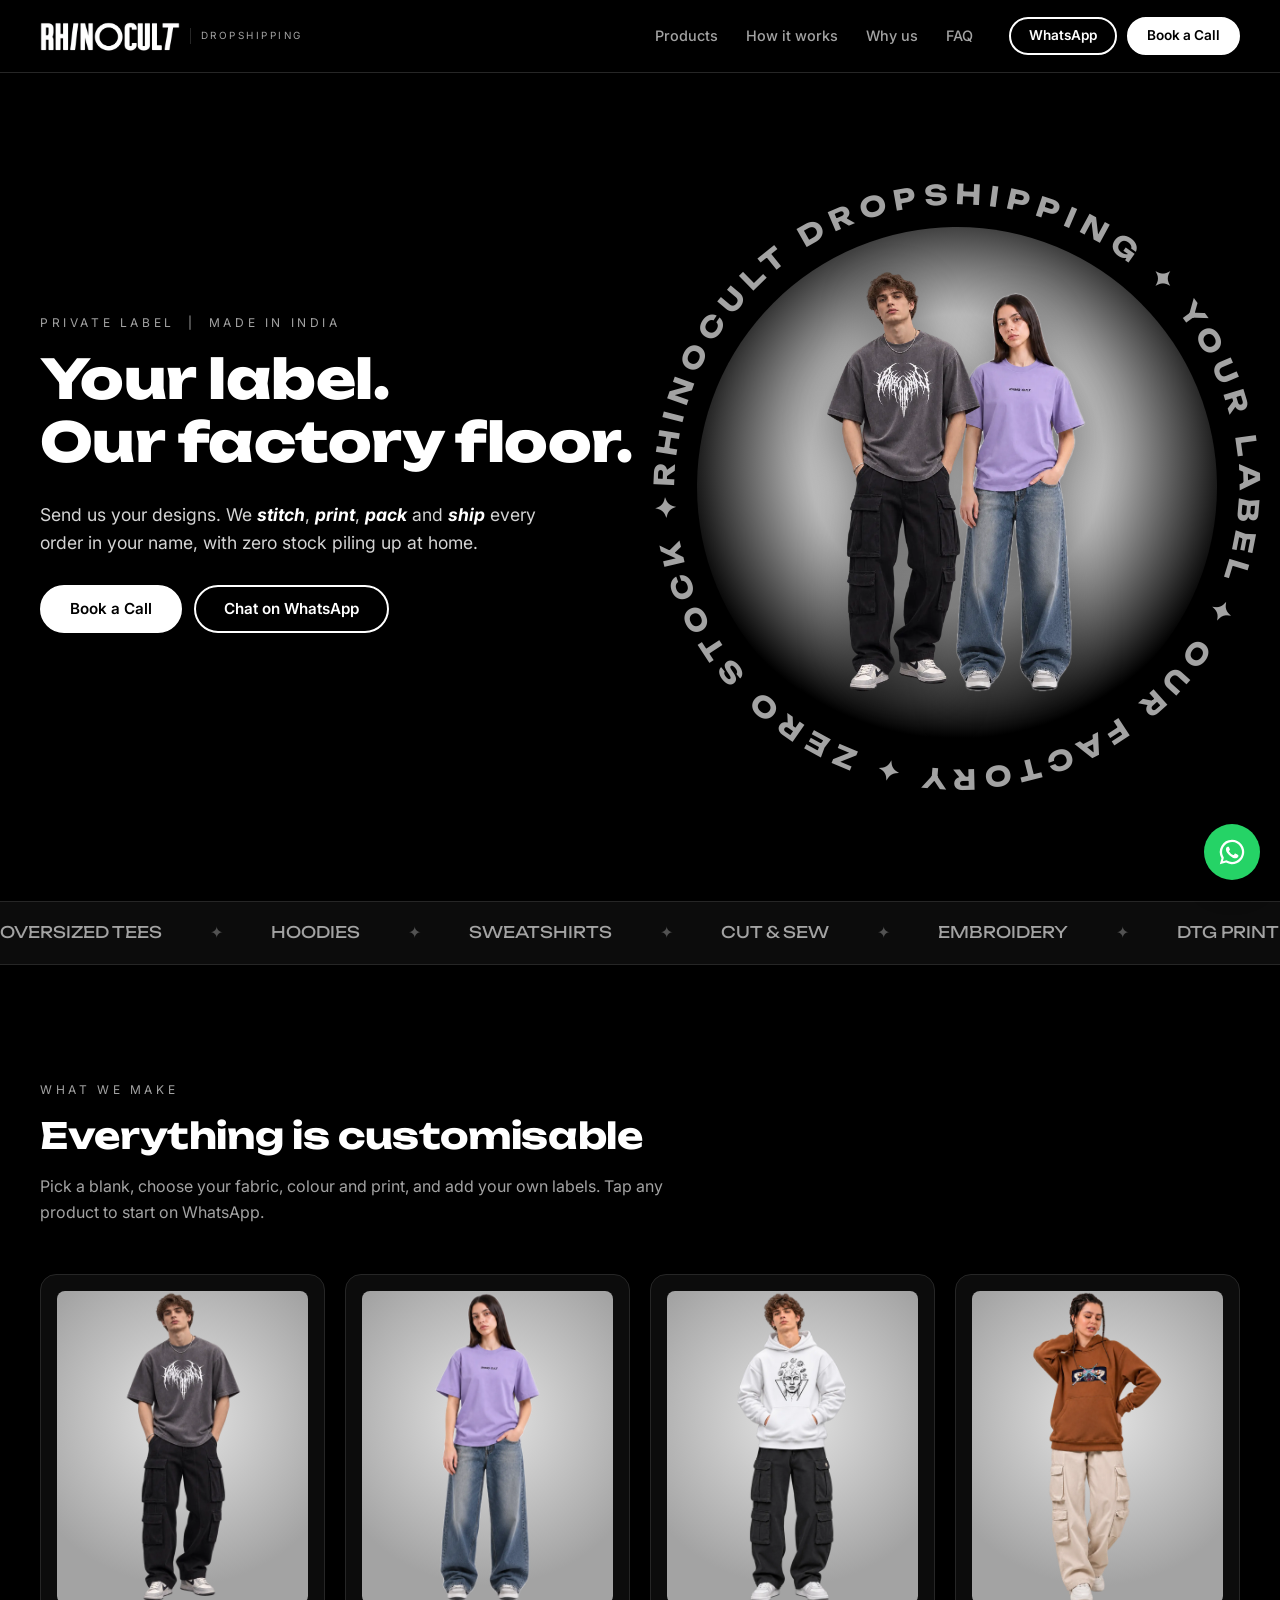
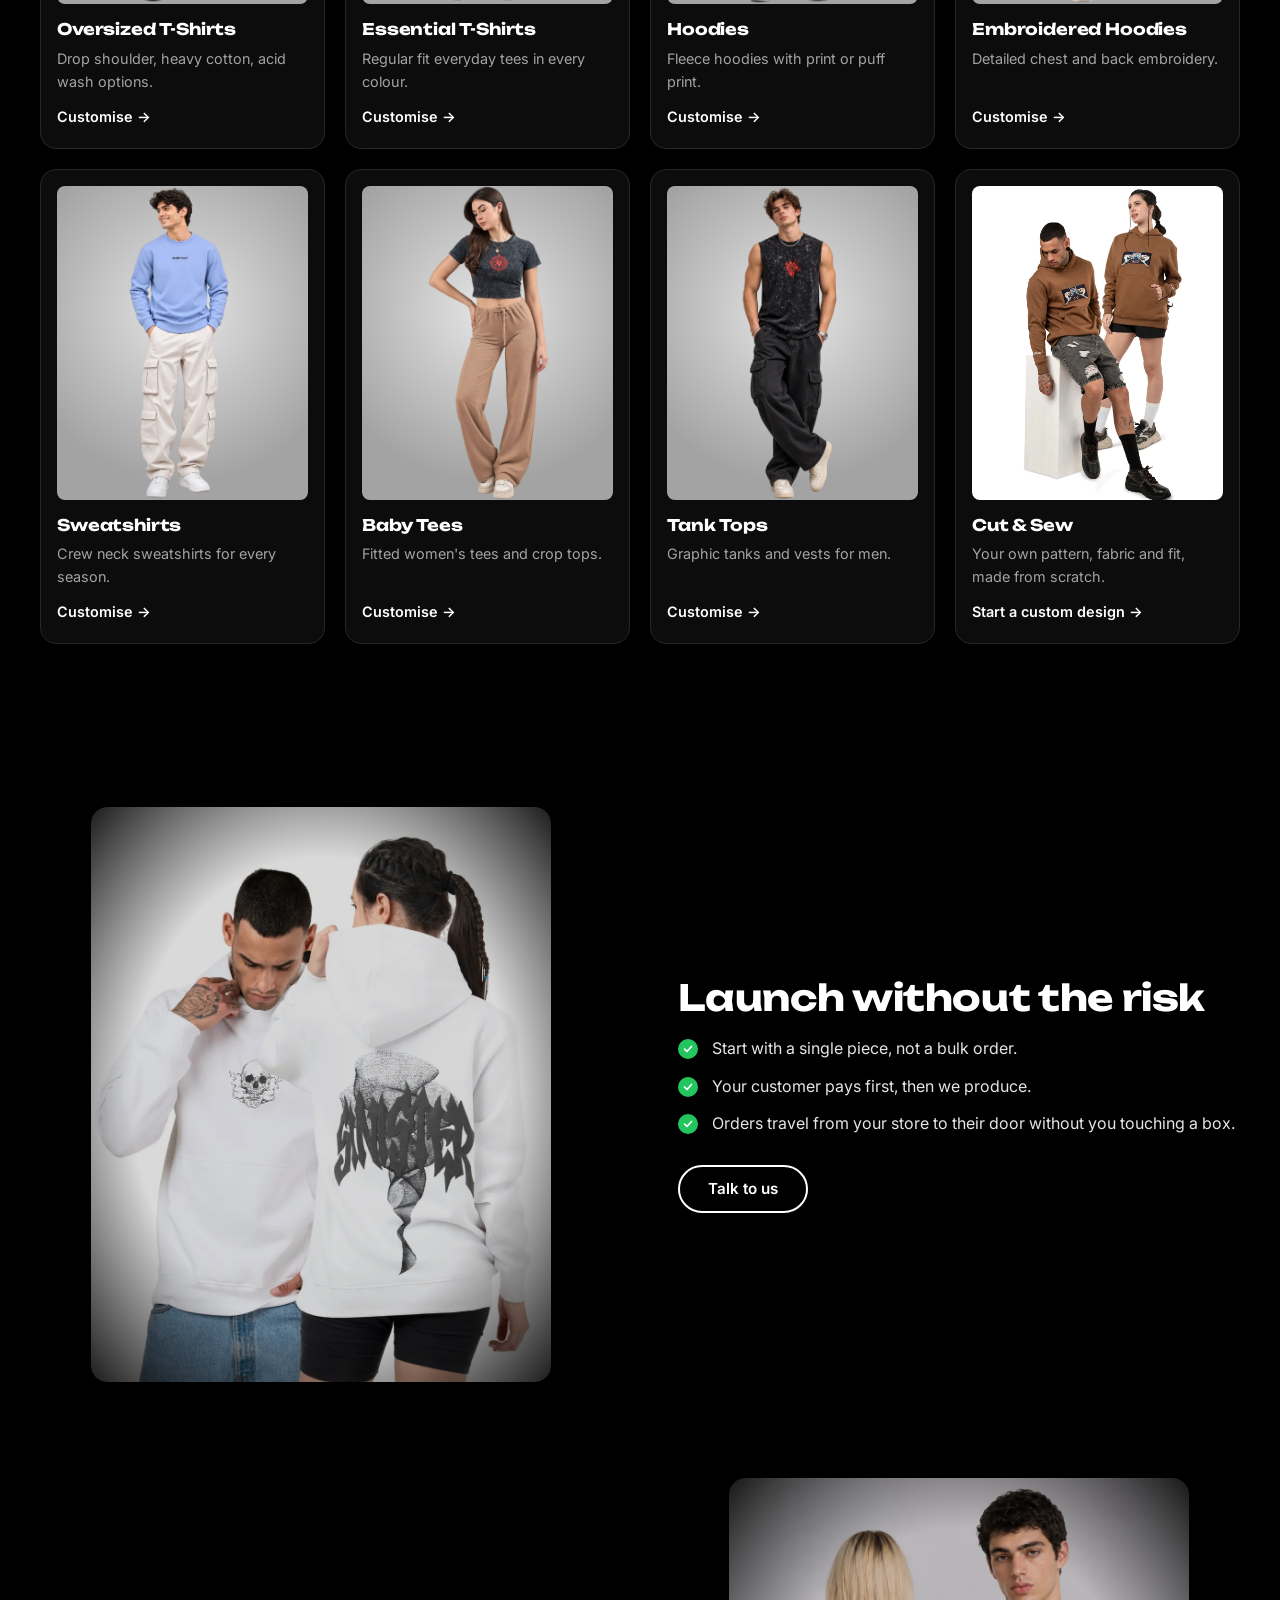
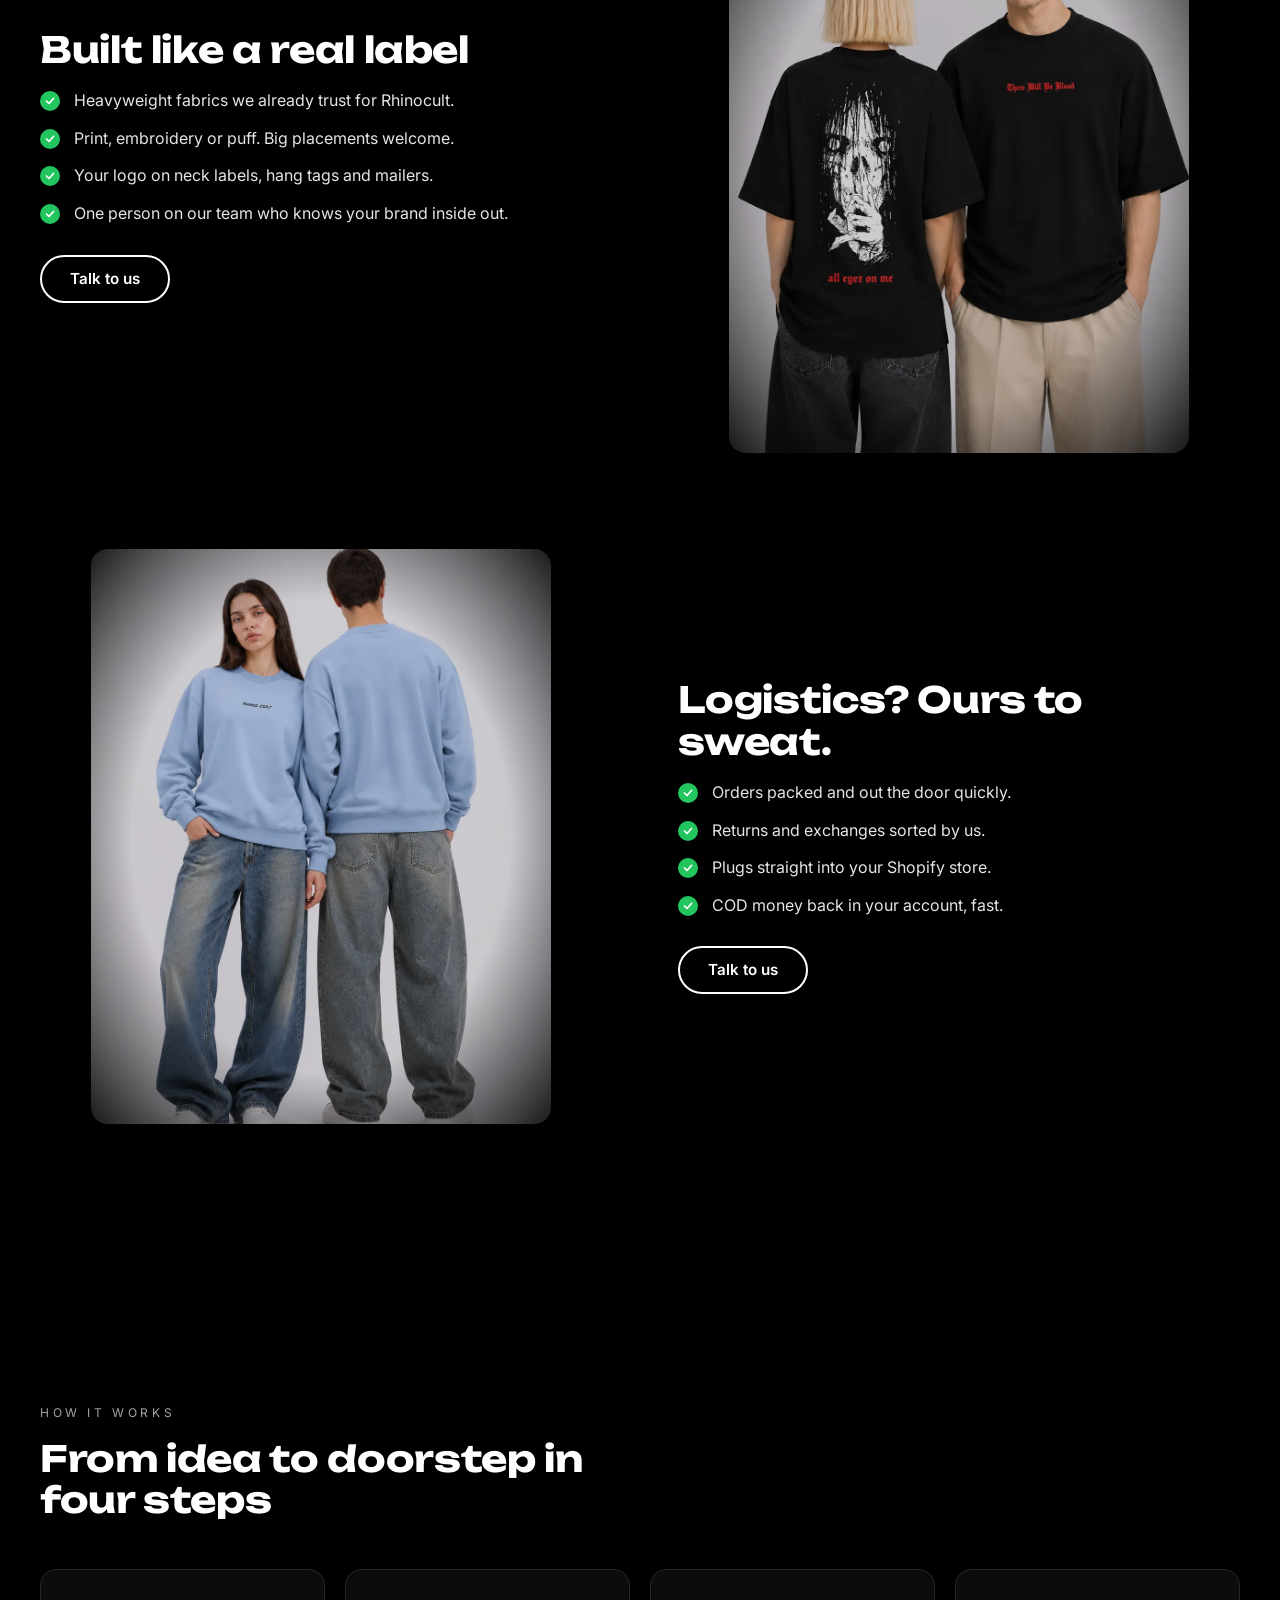
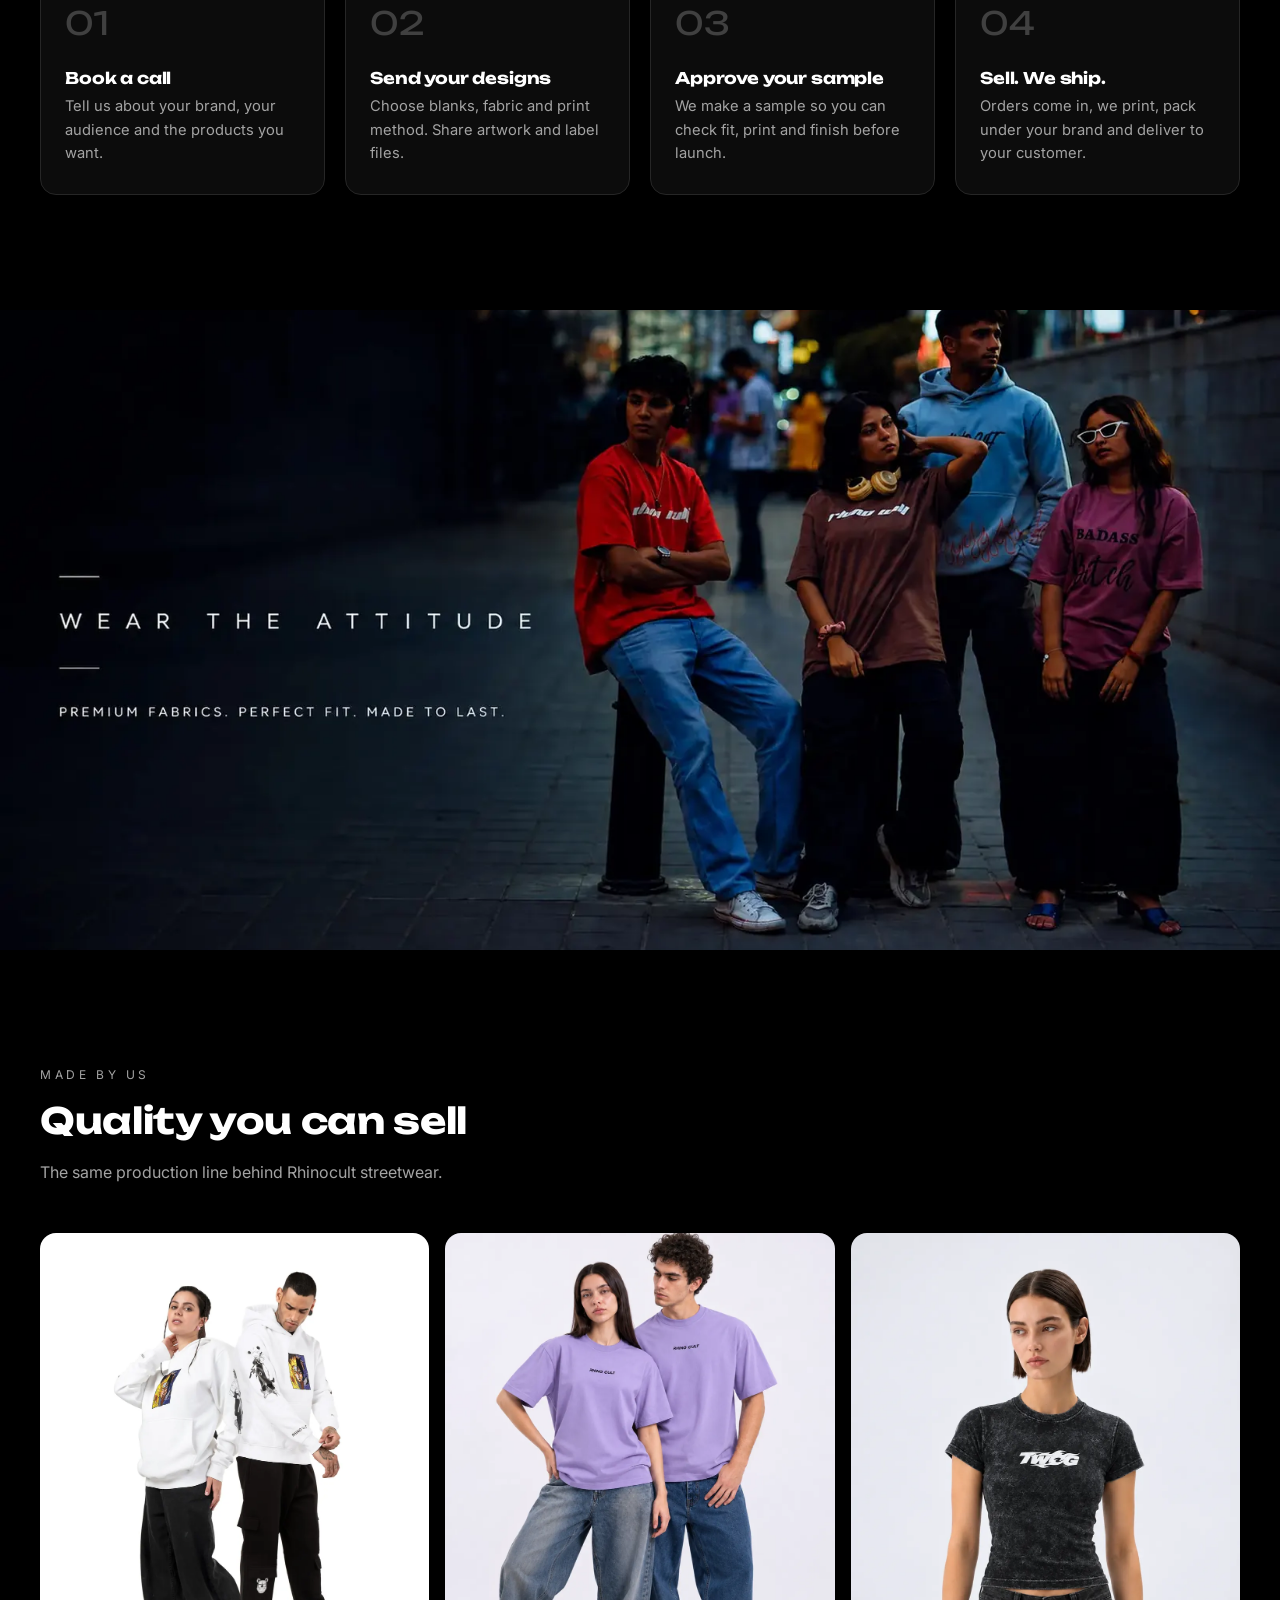
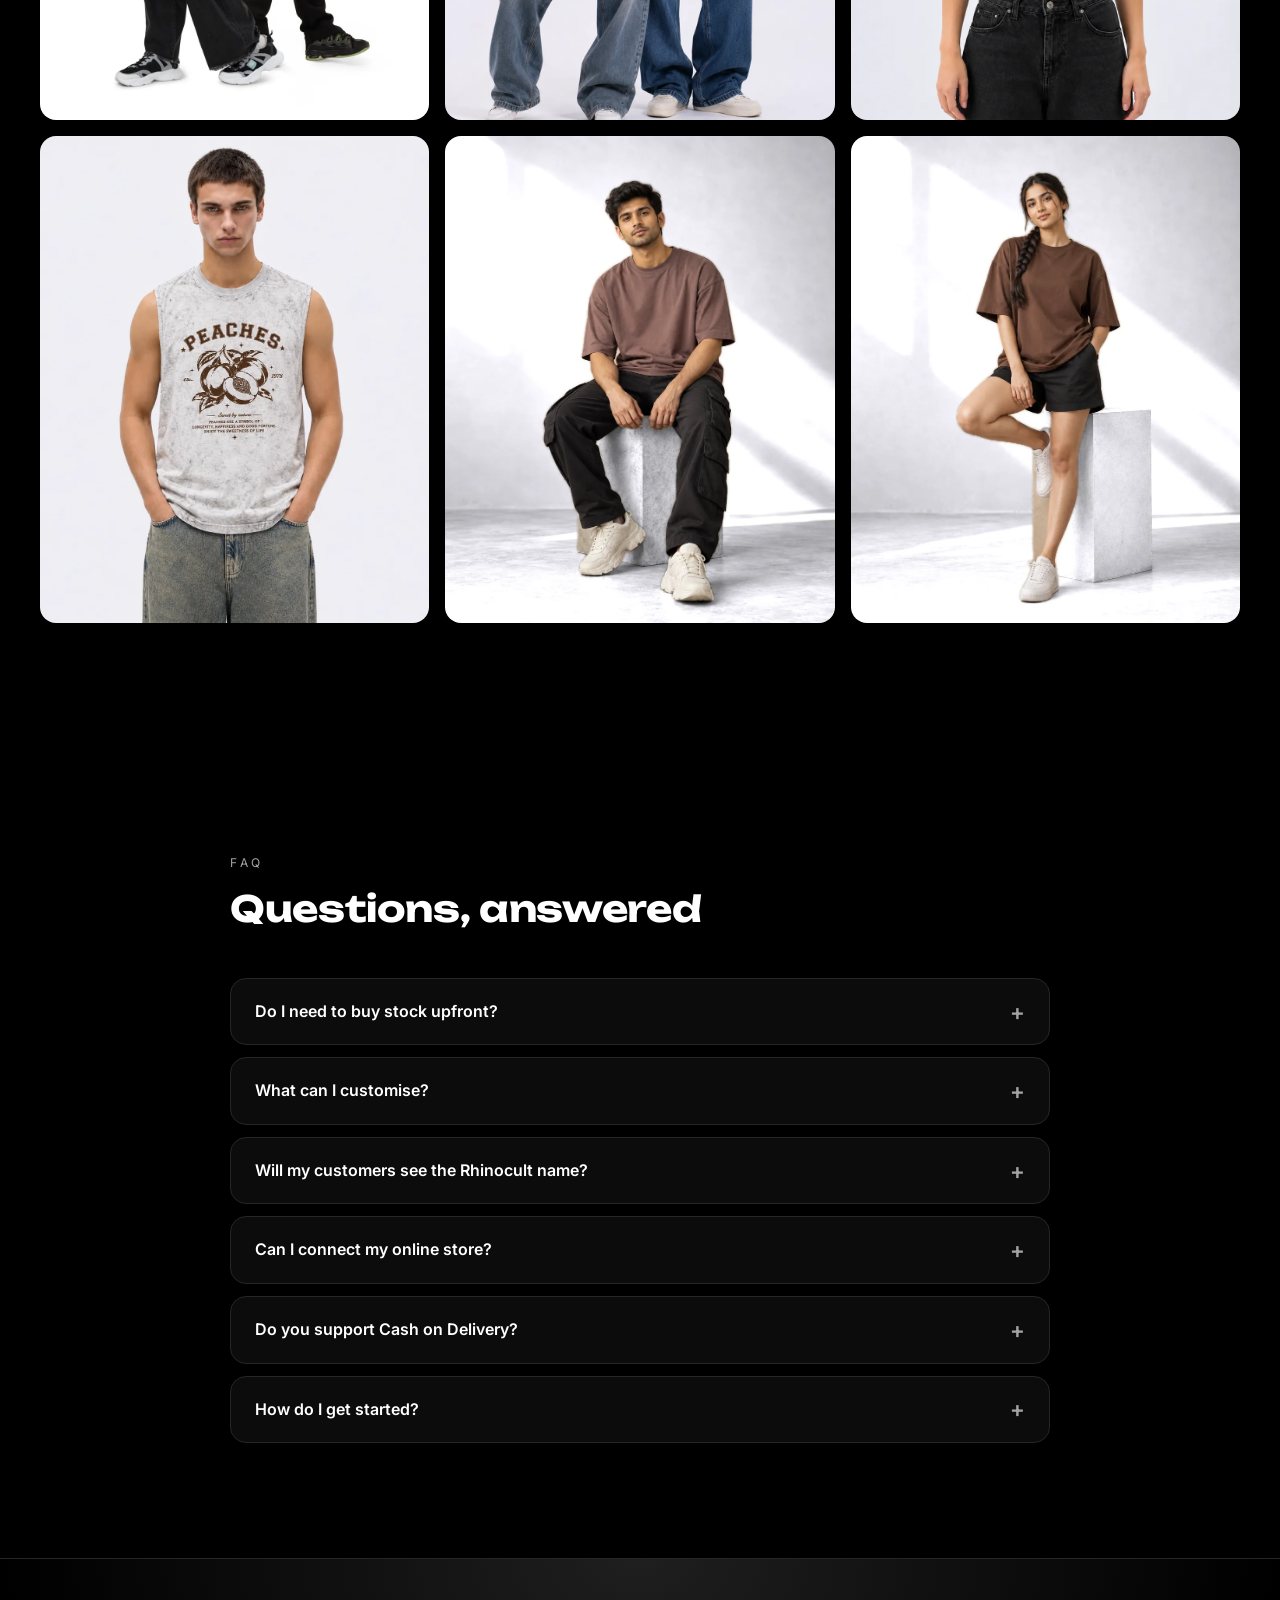
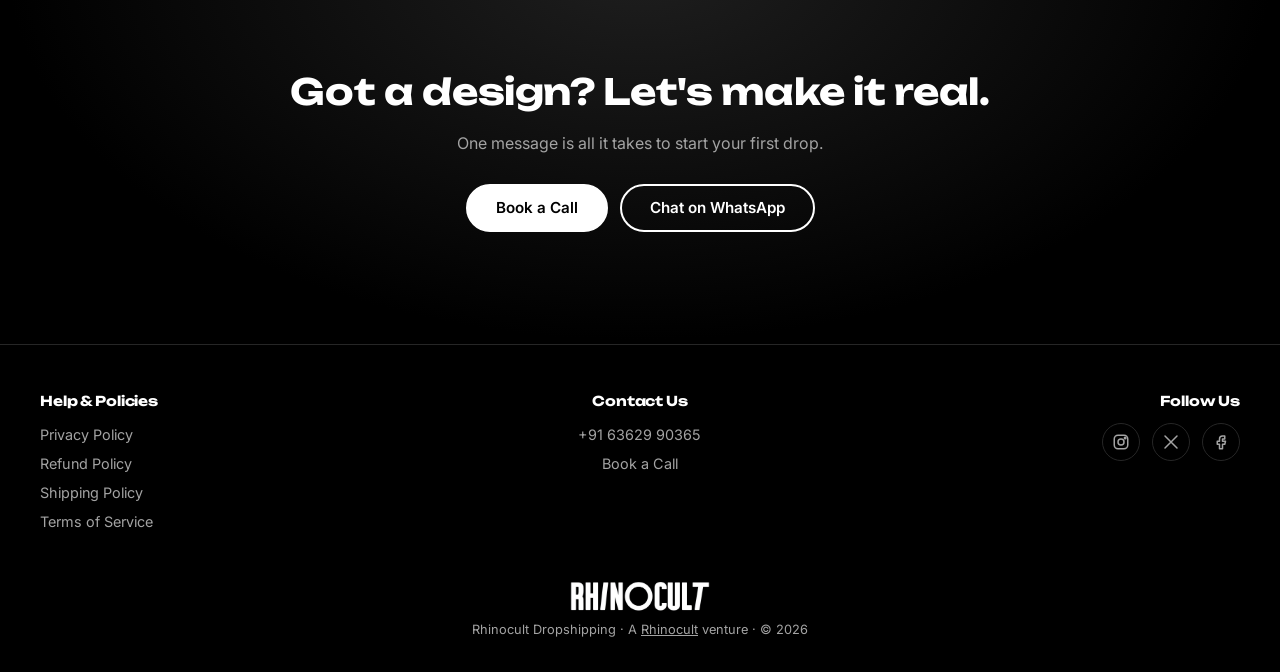
==== index.html @ 29c8b0ff "feat: use front-facing woman in hero spotlight Co-authored-by: Cursor <cursoragent@cursor.com>" ====
<!doctype html>
<html lang="en">
<head>
  <meta charset="utf-8">
  <meta name="viewport" content="width=device-width, initial-scale=1, viewport-fit=cover">
  <title>Rhinocult Dropshipping | Custom T-Shirts, Hoodies &amp; Cut and Sew for Your Brand</title>
  <meta name="description" content="Launch your clothing brand with Rhinocult Dropshipping. Custom t-shirts, hoodies, sweatshirts and cut &amp; sew, printed under your label and shipped to your customers across India. No inventory needed.">
  <meta property="og:title" content="Rhinocult Dropshipping | Your label. Our factory floor.">
  <meta property="og:description" content="Custom t-shirts, hoodies, sweatshirts and cut &amp; sew, made under your label and shipped to your customers.">
  <meta property="og:image" content="assets/img/logo-banner.webp">
  <meta name="theme-color" content="#000000">
  <link rel="icon" href="assets/img/favicon.png">
  <link rel="preconnect" href="https://fonts.googleapis.com">
  <link rel="preconnect" href="https://fonts.gstatic.com" crossorigin>
  <link href="https://fonts.googleapis.com/css2?family=Inter:wght@400;500;600;700&family=Unbounded:wght@500;700;800&display=swap" rel="stylesheet">
  <link rel="stylesheet" href="styles.css">
</head>
<body>
  <header class="site-header">
    <div class="container header-inner">
      <a class="brand" href="index.html" aria-label="Rhinocult Dropshipping home">
        <img src="assets/img/logo-white.webp" alt="Rhinocult" width="160" height="37">
        <span class="brand-tag">Dropshipping</span>
      </a>
      <nav class="nav" id="site-nav" aria-label="Main">
        <a href="#products">Products</a>
        <a href="#how">How it works</a>
        <a href="#why">Why us</a>
        <a href="#faq">FAQ</a>
      </nav>
      <div class="header-actions">
        <a class="btn btn-outline btn-sm" href="https://wa.me/916362990365" data-wa="Hi Rhinocult, I want to start my clothing brand with you." target="_blank" rel="noopener">WhatsApp</a>
        <a class="btn btn-solid btn-sm" href="book-a-call.html">Book a Call</a>
        <button class="nav-toggle" type="button" aria-controls="site-nav" aria-expanded="false" aria-label="Open menu">
          <span></span><span></span>
        </button>
      </div>
    </div>
  </header>

  <main>
    <!-- HERO -->
    <section class="hero">
      <div class="container hero-inner">
        <div class="hero-copy">
          <p class="eyebrow">Private label &nbsp;|&nbsp; Made in India</p>
          <h1>Your label.<br>Our factory floor.</h1>
          <p class="lead">Send us your designs. We <strong>stitch</strong>, <strong>print</strong>, <strong>pack</strong> and <strong>ship</strong> every order in your name, with zero stock piling up at home.</p>
          <div class="hero-ctas">
            <a class="btn btn-solid" href="book-a-call.html">Book a Call</a>
            <a class="btn btn-outline" href="https://wa.me/916362990365" data-wa="Hi Rhinocult, I want to know more about custom dropshipping." target="_blank" rel="noopener">Chat on WhatsApp</a>
          </div>
        </div>
        <div class="hero-visual" aria-hidden="true">
          <div class="spotlight">
            <svg class="hero-ring" viewBox="0 0 200 200">
              <defs><path id="ring-path" d="M100,100 m-92,0 a92,92 0 1,1 184,0 a92,92 0 1,1 -184,0"/></defs>
              <text><textPath href="#ring-path" textLength="575">RHINOCULT DROPSHIPPING ✦ YOUR LABEL ✦ OUR FACTORY ✦ ZERO STOCK ✦</textPath></text>
            </svg>
            <div class="hero-models">
              <img class="hero-model hero-model-main" src="assets/img/cat-oversized.webp" alt="" width="700" height="1400">
              <img class="hero-model hero-model-side" src="assets/img/cat-essential.webp" alt="" width="700" height="1400">
            </div>
          </div>
        </div>
      </div>
    </section>

    <div class="marquee" aria-hidden="true">
      <div class="marquee-track">
        <span>Oversized Tees</span><span>Hoodies</span><span>Sweatshirts</span><span>Cut &amp; Sew</span><span>Embroidery</span><span>DTG Print</span><span>Acid Wash</span><span>Your Label</span>
        <span>Oversized Tees</span><span>Hoodies</span><span>Sweatshirts</span><span>Cut &amp; Sew</span><span>Embroidery</span><span>DTG Print</span><span>Acid Wash</span><span>Your Label</span>
      </div>
    </div>

    <!-- PRODUCTS -->
    <section class="section" id="products">
      <div class="container">
        <div class="section-head">
          <p class="eyebrow">What we make</p>
          <h2>Everything is customisable</h2>
          <p class="muted">Pick a blank, choose your fabric, colour and print, and add your own labels. Tap any product to start on WhatsApp.</p>
        </div>
        <div class="product-grid">
          <a class="product-card" href="https://wa.me/916362990365" data-wa="Hi Rhinocult, I want to customise Oversized T-Shirts for my brand." target="_blank" rel="noopener">
            <div class="product-media"><img src="assets/img/cat-oversized.webp" alt="Oversized t-shirt" loading="lazy" width="450" height="900"></div>
            <h3>Oversized T-Shirts</h3><p>Drop shoulder, heavy cotton, acid wash options.</p><span class="card-link">Customise &rarr;</span>
          </a>
          <a class="product-card" href="https://wa.me/916362990365" data-wa="Hi Rhinocult, I want to customise Essential T-Shirts for my brand." target="_blank" rel="noopener">
            <div class="product-media"><img src="assets/img/cat-essential.webp" alt="Lavender essential t-shirt" loading="lazy" width="450" height="900"></div>
            <h3>Essential T-Shirts</h3><p>Regular fit everyday tees in every colour.</p><span class="card-link">Customise &rarr;</span>
          </a>
          <a class="product-card" href="https://wa.me/916362990365" data-wa="Hi Rhinocult, I want to customise Hoodies for my brand." target="_blank" rel="noopener">
            <div class="product-media"><img src="assets/img/cat-hoodie.webp" alt="Hoodie" loading="lazy" width="450" height="900"></div>
            <h3>Hoodies</h3><p>Fleece hoodies with print or puff print.</p><span class="card-link">Customise &rarr;</span>
          </a>
          <a class="product-card" href="https://wa.me/916362990365" data-wa="Hi Rhinocult, I want to customise Embroidered Hoodies for my brand." target="_blank" rel="noopener">
            <div class="product-media"><img src="assets/img/cat-embroidery.webp" alt="Embroidered hoodie" loading="lazy" width="450" height="900"></div>
            <h3>Embroidered Hoodies</h3><p>Detailed chest and back embroidery.</p><span class="card-link">Customise &rarr;</span>
          </a>
          <a class="product-card" href="https://wa.me/916362990365" data-wa="Hi Rhinocult, I want to customise Sweatshirts for my brand." target="_blank" rel="noopener">
            <div class="product-media"><img src="assets/img/cat-sweatshirt.webp" alt="Sweatshirt" loading="lazy" width="450" height="900"></div>
            <h3>Sweatshirts</h3><p>Crew neck sweatshirts for every season.</p><span class="card-link">Customise &rarr;</span>
          </a>
          <a class="product-card" href="https://wa.me/916362990365" data-wa="Hi Rhinocult, I want to customise Baby Tees for my brand." target="_blank" rel="noopener">
            <div class="product-media"><img src="assets/img/cat-babytee.webp" alt="Women's baby tee" loading="lazy" width="450" height="900"></div>
            <h3>Baby Tees</h3><p>Fitted women's tees and crop tops.</p><span class="card-link">Customise &rarr;</span>
          </a>
          <a class="product-card" href="https://wa.me/916362990365" data-wa="Hi Rhinocult, I want to customise Tank Tops for my brand." target="_blank" rel="noopener">
            <div class="product-media"><img src="assets/img/cat-tank.webp" alt="Tank top" loading="lazy" width="450" height="900"></div>
            <h3>Tank Tops</h3><p>Graphic tanks and vests for men.</p><span class="card-link">Customise &rarr;</span>
          </a>
          <a class="product-card product-card-feature" href="https://wa.me/916362990365" data-wa="Hi Rhinocult, I want to discuss a Cut & Sew design for my brand." target="_blank" rel="noopener">
            <div class="product-media"><img src="assets/img/hoodie-embroidered-2.webp" alt="Custom cut and sew hoodies" loading="lazy" width="1000" height="1333"></div>
            <h3>Cut &amp; Sew</h3><p>Your own pattern, fabric and fit, made from scratch.</p><span class="card-link">Start a custom design &rarr;</span>
          </a>
        </div>
      </div>
    </section>

    <!-- FEATURES (Unitee-style alternating rows) -->
    <section class="section features" id="why">
      <div class="container">
        <article class="feature">
          <div class="feature-media"><img src="assets/img/hoodie-white.webp" alt="Couple wearing white printed hoodies" loading="lazy" width="1000" height="1333"></div>
          <div class="feature-copy">
            <h2>Launch without the risk</h2>
            <ul class="checks">
              <li>Start with a single piece, not a bulk order.</li>
              <li>Your customer pays first, then we produce.</li>
              <li>Orders travel from your store to their door without you touching a box.</li>
            </ul>
            <a class="btn btn-outline" href="book-a-call.html">Talk to us</a>
          </div>
        </article>
        <article class="feature feature-reverse">
          <div class="feature-media"><img src="assets/img/tee-oversized.webp" alt="Oversized black graphic t-shirts" loading="lazy" width="1000" height="1333"></div>
          <div class="feature-copy">
            <h2>Built like a real label</h2>
            <ul class="checks">
              <li>Heavyweight fabrics we already trust for Rhinocult.</li>
              <li>Print, embroidery or puff. Big placements welcome.</li>
              <li>Your logo on neck labels, hang tags and mailers.</li>
              <li>One person on our team who knows your brand inside out.</li>
            </ul>
            <a class="btn btn-outline" href="book-a-call.html">Talk to us</a>
          </div>
        </article>
        <article class="feature">
          <div class="feature-media"><img src="assets/img/sweatshirt.webp" alt="Couple in matching sweatshirts" loading="lazy" width="1000" height="1333"></div>
          <div class="feature-copy">
            <h2>Logistics? Ours to sweat.</h2>
            <ul class="checks">
              <li>Orders packed and out the door quickly.</li>
              <li>Returns and exchanges sorted by us.</li>
              <li>Plugs straight into your Shopify store.</li>
              <li>COD money back in your account, fast.</li>
            </ul>
            <a class="btn btn-outline" href="book-a-call.html">Talk to us</a>
          </div>
        </article>
      </div>
    </section>

    <!-- HOW IT WORKS -->
    <section class="section" id="how">
      <div class="container">
        <div class="section-head">
          <p class="eyebrow">How it works</p>
          <h2>From idea to doorstep in four steps</h2>
        </div>
        <ol class="steps">
          <li><span class="step-num">01</span><h3>Book a call</h3><p>Tell us about your brand, your audience and the products you want.</p></li>
          <li><span class="step-num">02</span><h3>Send your designs</h3><p>Choose blanks, fabric and print method. Share artwork and label files.</p></li>
          <li><span class="step-num">03</span><h3>Approve your sample</h3><p>We make a sample so you can check fit, print and finish before launch.</p></li>
          <li><span class="step-num">04</span><h3>Sell. We ship.</h3><p>Orders come in, we print, pack under your brand and deliver to your customer.</p></li>
        </ol>
      </div>
    </section>

    <!-- STREET BANNER -->
    <section class="street" aria-label="Wear the attitude">
      <img src="assets/img/street-group.webp" alt="Group wearing Rhinocult streetwear at night" loading="lazy" width="1600" height="900">
    </section>

    <!-- LOOKBOOK -->
    <section class="section" id="lookbook">
      <div class="container">
        <div class="section-head">
          <p class="eyebrow">Made by us</p>
          <h2>Quality you can sell</h2>
          <p class="muted">The same production line behind Rhinocult streetwear.</p>
        </div>
        <div class="lookbook">
          <img src="assets/img/hoodie-embroidered.webp" alt="Embroidered anime hoodies" loading="lazy" width="1000" height="1333">
          <img src="assets/img/tee-essential.webp" alt="Lavender essential t-shirts" loading="lazy" width="1000" height="1333">
          <img src="assets/img/babytee.webp" alt="Acid wash baby tee" loading="lazy" width="1000" height="1333">
          <img src="assets/img/tank.webp" alt="Graphic tank top" loading="lazy" width="1000" height="1333">
          <img src="assets/img/portrait-men.webp" alt="Men's oversized tee" loading="lazy" width="900" height="1125">
          <img src="assets/img/portrait-women.webp" alt="Women's oversized tee" loading="lazy" width="900" height="1125">
        </div>
      </div>
    </section>

    <!-- FAQ -->
    <section class="section" id="faq">
      <div class="container container-narrow">
        <div class="section-head">
          <p class="eyebrow">FAQ</p>
          <h2>Questions, answered</h2>
        </div>
        <div class="faq">
          <details>
            <summary>Do I need to buy stock upfront?</summary>
            <p>No. There is no minimum order quantity. Products are made when your customer orders, so you pay only when you sell.</p>
          </details>
          <details>
            <summary>What can I customise?</summary>
            <p>Everything: t-shirts, hoodies, sweatshirts, baby tees, tanks and full cut &amp; sew. You choose fabric, colour, fit, print or embroidery, neck labels, tags and packaging.</p>
          </details>
          <details>
            <summary>Will my customers see the Rhinocult name?</summary>
            <p>No. Orders ship under your brand with your labels and packaging.</p>
          </details>
          <details>
            <summary>Can I connect my online store?</summary>
            <p>Yes. We work with Shopify stores. Book a call and we will walk you through the setup.</p>
          </details>
          <details>
            <summary>Do you support Cash on Delivery?</summary>
            <p>Yes. We support COD orders and settle payouts quickly.</p>
          </details>
          <details>
            <summary>How do I get started?</summary>
            <p>Book a call or message us on WhatsApp. We will understand your brand and send you a sample plan.</p>
          </details>
        </div>
      </div>
    </section>

    <!-- CTA -->
    <section class="cta">
      <div class="container cta-inner">
        <h2>Got a design? Let's make it real.</h2>
        <p class="muted">One message is all it takes to start your first drop.</p>
        <div class="hero-ctas">
          <a class="btn btn-solid" href="book-a-call.html">Book a Call</a>
          <a class="btn btn-outline" href="https://wa.me/916362990365" data-wa="Hi Rhinocult, I am ready to launch my brand." target="_blank" rel="noopener">Chat on WhatsApp</a>
        </div>
      </div>
    </section>
  </main>

  <footer class="site-footer">
    <div class="container footer-grid">
      <div>
        <h4>Help &amp; Policies</h4>
        <a href="https://rhinocult.com/policies/privacy-policy" target="_blank" rel="noopener">Privacy Policy</a>
        <a href="https://rhinocult.com/policies/refund-policy" target="_blank" rel="noopener">Refund Policy</a>
        <a href="https://rhinocult.com/policies/shipping-policy" target="_blank" rel="noopener">Shipping Policy</a>
        <a href="https://rhinocult.com/policies/terms-of-service" target="_blank" rel="noopener">Terms of Service</a>
      </div>
      <div class="footer-center">
        <h4>Contact Us</h4>
        <a href="https://wa.me/916362990365" data-wa="Hi Rhinocult, I have a question." target="_blank" rel="noopener">+91 63629 90365</a>
        <a href="book-a-call.html">Book a Call</a>
      </div>
      <div class="footer-right">
        <h4>Follow Us</h4>
        <div class="socials">
          <a href="https://www.instagram.com/rhinocultindia/" target="_blank" rel="noopener" aria-label="Instagram">
            <svg viewBox="0 0 24 24" aria-hidden="true"><rect x="3" y="3" width="18" height="18" rx="5"/><circle cx="12" cy="12" r="4"/><circle cx="17.5" cy="6.5" r="1"/></svg>
          </a>
          <a href="https://x.com/Rhinocultindia" target="_blank" rel="noopener" aria-label="X">
            <svg viewBox="0 0 24 24" aria-hidden="true"><path d="M4 4l16 16M20 4L4 20"/></svg>
          </a>
          <a href="https://m.facebook.com/61553896797858/" target="_blank" rel="noopener" aria-label="Facebook">
            <svg viewBox="0 0 24 24" aria-hidden="true"><path d="M14 8h3V4h-3a4 4 0 0 0-4 4v3H7v4h3v6h4v-6h3l1-4h-4V8z"/></svg>
          </a>
        </div>
      </div>
    </div>
    <div class="container footer-bottom">
      <img src="assets/img/logo-white.webp" alt="Rhinocult" width="140" height="32">
      <p>Rhinocult Dropshipping &middot; A <a href="https://rhinocult.com" target="_blank" rel="noopener">Rhinocult</a> venture &middot; &copy; <span data-year>2026</span></p>
    </div>
  </footer>

  <a class="wa-float" href="https://wa.me/916362990365" data-wa="Hi Rhinocult, I want to start my clothing brand with you." target="_blank" rel="noopener" aria-label="Chat on WhatsApp">
    <svg viewBox="0 0 32 32" aria-hidden="true"><path d="M16 3a13 13 0 0 0-11.2 19.6L3 29l6.6-1.7A13 13 0 1 0 16 3zm0 23.6a10.6 10.6 0 0 1-5.4-1.5l-.4-.2-3.9 1 1-3.8-.2-.4A10.6 10.6 0 1 1 16 26.6zm5.8-7.9c-.3-.2-1.9-.9-2.2-1s-.5-.2-.7.2-.8 1-1 1.2-.4.2-.7.1a8.7 8.7 0 0 1-4.3-3.8c-.3-.6.3-.5.9-1.7.1-.2 0-.4 0-.5l-1-2.4c-.3-.6-.5-.5-.7-.5h-.6a1.2 1.2 0 0 0-.9.4 3.7 3.7 0 0 0-1.1 2.7 6.4 6.4 0 0 0 1.3 3.4 14.6 14.6 0 0 0 5.6 5c2.1.9 2.9 1 4 .8a3.4 3.4 0 0 0 2.2-1.6 2.8 2.8 0 0 0 .2-1.6c-.1-.1-.3-.2-.6-.3z"/></svg>
  </a>

  <script src="script.js"></script>
</body>
</html>
---- styles.css ----
/* Rhinocult Dropshipping — design tokens */
:root {
  --bg: #000000;
  --surface: #0c0c0c;
  --surface-2: #151515;
  --line: #262626;
  --text: #ffffff;
  --muted: #a3a3a3;
  --check: #22c55e;
  --wa: #25d366;
  --font-display: "Unbounded", "Arial Black", sans-serif;
  --font-body: "Inter", system-ui, -apple-system, "Segoe UI", sans-serif;
  --radius: 8px;
  --radius-lg: 16px;
  --container: 1200px;
  --header-h: 72px;
}

*, *::before, *::after { box-sizing: border-box; }
html { scroll-behavior: smooth; scroll-padding-top: var(--header-h); }
body {
  margin: 0;
  background: var(--bg);
  color: var(--text);
  font-family: var(--font-body);
  font-size: 16px;
  line-height: 1.6;
  -webkit-font-smoothing: antialiased;
}
img { max-width: 100%; height: auto; display: block; }
a { color: inherit; text-decoration: none; }
h1, h2, h3, h4 { font-family: var(--font-display); line-height: 1.15; margin: 0 0 .5em; letter-spacing: -.01em; }
h1 { font-size: clamp(2rem, 4.6vw, 3.4rem); font-weight: 800; }
h2 { font-size: clamp(1.5rem, 3vw, 2.25rem); font-weight: 700; }
h3 { font-size: 1rem; font-weight: 700; }
p { margin: 0 0 1em; }
.muted { color: var(--muted); }

.container { width: min(100% - 40px, var(--container)); margin-inline: auto; }
.container-narrow { max-width: 820px; }
.section { padding: clamp(64px, 9vw, 120px) 0; }
.section-head { max-width: 640px; margin-bottom: 48px; }
.eyebrow {
  font-size: .75rem;
  letter-spacing: .3em;
  text-transform: uppercase;
  color: var(--muted);
  margin-bottom: 16px;
}

/* Buttons (pill, Unitee-style) */
.btn {
  display: inline-flex;
  align-items: center;
  justify-content: center;
  gap: 8px;
  min-height: 48px;
  padding: 0 28px;
  border-radius: 999px;
  border: 2px solid var(--text);
  font-weight: 600;
  font-size: .95rem;
  cursor: pointer;
  transition: background .2s, color .2s, transform .2s;
  font-family: var(--font-body);
}
.btn:hover { transform: translateY(-1px); }
.btn-solid { background: var(--text); color: var(--bg); }
.btn-solid:hover { background: #d4d4d4; border-color: #d4d4d4; }
.btn-outline { background: transparent; color: var(--text); }
.btn-outline:hover { background: var(--text); color: var(--bg); }
.btn-sm { min-height: 38px; padding: 0 18px; font-size: .85rem; }
.btn-block { width: 100%; }
.btn:focus-visible, a:focus-visible, button:focus-visible, summary:focus-visible {
  outline: 2px solid var(--check);
  outline-offset: 3px;
}

/* Header */
.site-header {
  position: sticky;
  top: 0;
  z-index: 50;
  background: rgba(0, 0, 0, .85);
  backdrop-filter: blur(10px);
  border-bottom: 1px solid var(--line);
}
.header-inner { height: var(--header-h); display: flex; align-items: center; gap: 24px; }
.brand { display: flex; align-items: center; gap: 10px; }
.brand img { width: 140px; }
.brand-tag {
  font-size: .62rem;
  letter-spacing: .25em;
  text-transform: uppercase;
  color: var(--muted);
  border-left: 1px solid var(--line);
  padding-left: 10px;
}
.nav { display: flex; gap: 28px; margin-left: auto; font-size: .9rem; font-weight: 500; }
.nav a { color: var(--muted); transition: color .2s; }
.nav a:hover { color: var(--text); }
.header-actions { display: flex; align-items: center; gap: 10px; margin-left: 12px; }
.brand + .header-actions { margin-left: auto; }
.nav-toggle { display: none; }

/* Hero */
.hero { overflow: hidden; }
.hero-inner {
  display: grid;
  grid-template-columns: 1.05fr 1fr;
  align-items: center;
  gap: 40px;
  min-height: calc(100svh - var(--header-h));
  padding: 48px 0;
}
.lead { font-size: 1.1rem; color: #d4d4d4; max-width: 520px; }
.lead strong { color: var(--text); font-style: italic; }
.hero-ctas { display: flex; flex-wrap: wrap; gap: 12px; margin: 28px 0; }
.hero-visual { display: flex; justify-content: center; }
.spotlight {
  position: relative;
  width: min(100%, 520px);
  aspect-ratio: 1;
  border-radius: 50%;
  background: radial-gradient(circle at 50% 45%, #f2f2f2 0%, #bdbdbd 38%, #3a3a3a 62%, #000 72%);
}
.hero-models {
  position: absolute;
  inset: 8% 0 10%;
  display: flex;
  justify-content: center;
  align-items: flex-end;
}
.hero-model { height: 100%; width: auto; filter: drop-shadow(0 18px 24px rgba(0,0,0,.45)); }
.hero-model-main { z-index: 2; margin-right: -9%; }
.hero-model-side { height: 95%; margin-left: -9%; }
.hero-ring {
  position: absolute;
  inset: -9%;
  width: 118%;
  height: 118%;
  overflow: visible;
  pointer-events: none;
}
.hero-ring text {
  font-family: var(--font-display);
  font-size: 9px;
  font-weight: 700;
  letter-spacing: .12em;
  fill: var(--muted);
}

/* Hero intro motion */
.hero-copy > * { animation: rise .8s cubic-bezier(.2, .7, .2, 1) both; }
.hero-copy > :nth-child(2) { animation-delay: .12s; }
.hero-copy > :nth-child(3) { animation-delay: .24s; }
.hero-copy > :nth-child(4) { animation-delay: .36s; }
.spotlight { animation: pop 1s cubic-bezier(.2, .7, .2, 1) .1s both; }
.hero-ring { animation: spin 24s linear infinite, fade-in 1s ease .6s both; }
.hero-model-main { animation: roll-in-left 1.1s cubic-bezier(.2, .7, .2, 1) .35s both, float 6s ease-in-out 1.6s infinite; }
.hero-model-side { animation: roll-in-right 1.1s cubic-bezier(.2, .7, .2, 1) .5s both, float 6s ease-in-out 2.4s infinite; }
@keyframes rise { from { opacity: 0; translate: 0 28px; } }
@keyframes pop { from { opacity: 0; scale: .85; } }
@keyframes fade-in { from { opacity: 0; } }
@keyframes spin { to { rotate: 360deg; } }
@keyframes roll-in-left { from { opacity: 0; translate: -140px 0; rotate: -10deg; } }
@keyframes roll-in-right { from { opacity: 0; translate: 140px 0; rotate: 10deg; } }
@keyframes float { 50% { translate: 0 -10px; } }

/* Marquee */
.marquee { border-block: 1px solid var(--line); overflow: hidden; padding: 18px 0; background: var(--surface); }
.marquee-track { display: flex; gap: 48px; width: max-content; animation: marquee 30s linear infinite; }
.marquee span {
  font-family: var(--font-display);
  font-size: 1rem;
  text-transform: uppercase;
  white-space: nowrap;
  color: var(--muted);
}
.marquee span::after { content: "✦"; margin-left: 48px; color: #525252; }
@keyframes marquee { to { transform: translateX(-50%); } }

/* Products */
.product-grid { display: grid; grid-template-columns: repeat(4, 1fr); gap: 20px; }
.product-card {
  display: flex;
  flex-direction: column;
  background: var(--surface);
  border: 1px solid var(--line);
  border-radius: var(--radius-lg);
  padding: 16px 16px 20px;
  transition: border-color .2s, transform .2s;
}
.product-card:hover { border-color: #525252; transform: translateY(-3px); }
.product-media {
  aspect-ratio: 4 / 5;
  border-radius: var(--radius);
  background: radial-gradient(circle at 50% 40%, #e5e5e5, #a3a3a3 75%);
  overflow: hidden;
  display: flex;
  justify-content: center;
  margin-bottom: 16px;
}
.product-media img { height: 100%; width: auto; object-fit: contain; transition: transform .3s; }
.product-card:hover .product-media img { transform: scale(1.04); }
.product-card-feature .product-media { background: #e5e5e5; }
.product-card-feature .product-media img { width: 100%; object-fit: cover; }
.product-card p { color: var(--muted); font-size: .9rem; margin-bottom: 12px; }
.card-link { margin-top: auto; font-weight: 600; font-size: .9rem; }

/* Features */
.features { padding-top: 0; }
.feature {
  display: grid;
  grid-template-columns: 1fr 1fr;
  align-items: center;
  gap: clamp(32px, 6vw, 96px);
  padding: 48px 0;
}
.feature-reverse .feature-media { order: 2; }
.feature-media img {
  width: 100%;
  max-width: 460px;
  margin-inline: auto;
  aspect-ratio: 4 / 5;
  object-fit: cover;
  border-radius: var(--radius-lg);
  -webkit-mask-image: radial-gradient(ellipse 75% 75% at 50% 50%, #000 55%, transparent 100%);
          mask-image: radial-gradient(ellipse 75% 75% at 50% 50%, #000 55%, transparent 100%);
  filter: brightness(.85);
}
.checks { list-style: none; padding: 0; margin: 0 0 28px; display: grid; gap: 12px; }
.checks li { position: relative; padding-left: 34px; color: #e5e5e5; }
.checks li::before {
  content: "";
  position: absolute;
  left: 0;
  top: 3px;
  width: 20px;
  height: 20px;
  border-radius: 50%;
  background: var(--check) url("data:image/svg+xml,%3Csvg xmlns='http://www.w3.org/2000/svg' viewBox='0 0 24 24' fill='none' stroke='%23fff' stroke-width='3.5' stroke-linecap='round' stroke-linejoin='round'%3E%3Cpath d='M5 12l5 5 9-10'/%3E%3C/svg%3E") center / 12px no-repeat;
}

/* Steps */
.steps { list-style: none; margin: 0; padding: 0; display: grid; grid-template-columns: repeat(4, 1fr); gap: 20px; }
.steps li { background: var(--surface); border: 1px solid var(--line); border-radius: var(--radius-lg); padding: 28px 24px; }
.step-num { display: block; font-family: var(--font-display); font-size: 2rem; color: #404040; margin-bottom: 20px; }
.steps p { color: var(--muted); font-size: .92rem; margin: 0; }

/* Street banner */
.street img { width: 100%; max-height: 640px; object-fit: cover; }

/* Lookbook */
.lookbook { display: grid; grid-template-columns: repeat(3, 1fr); gap: 16px; }
.lookbook img { width: 100%; aspect-ratio: 4 / 5; object-fit: cover; border-radius: var(--radius-lg); background: var(--surface-2); }

/* FAQ */
.faq { display: grid; gap: 12px; }
.faq details { background: var(--surface); border: 1px solid var(--line); border-radius: var(--radius-lg); padding: 0 24px; }
.faq summary {
  cursor: pointer;
  list-style: none;
  padding: 20px 32px 20px 0;
  font-weight: 600;
  position: relative;
}
.faq summary::-webkit-details-marker { display: none; }
.faq summary::after { content: "+"; position: absolute; right: 0; top: 50%; transform: translateY(-50%); font-size: 1.4rem; color: var(--muted); }
.faq details[open] summary::after { content: "–"; }
.faq details p { color: var(--muted); padding-bottom: 20px; margin: 0; }

/* CTA */
.cta { border-top: 1px solid var(--line); background: radial-gradient(ellipse at 50% 0%, #1f1f1f, #000 70%); }
.cta-inner { text-align: center; padding: clamp(64px, 9vw, 112px) 0; }
.cta .hero-ctas { justify-content: center; margin-bottom: 0; }

/* Footer */
.site-footer { border-top: 1px solid var(--line); padding: 48px 0 32px; font-size: .9rem; }
.footer-grid { display: grid; grid-template-columns: repeat(3, 1fr); gap: 32px; }
.footer-grid h4 { font-size: .85rem; margin-bottom: 14px; }
.footer-grid a { display: block; color: var(--muted); margin-bottom: 6px; }
.footer-grid a:hover { color: var(--text); }
.footer-center { text-align: center; }
.footer-right { text-align: right; }
.socials { display: inline-flex; gap: 12px; }
.socials a { display: grid; place-items: center; width: 38px; height: 38px; border: 1px solid var(--line); border-radius: 50%; margin: 0; }
.socials svg { width: 18px; height: 18px; fill: none; stroke: currentColor; stroke-width: 2; stroke-linecap: round; stroke-linejoin: round; }
.footer-bottom { display: flex; flex-direction: column; align-items: center; gap: 8px; margin-top: 40px; color: var(--muted); font-size: .8rem; }
.footer-bottom p { margin: 0; }
.footer-bottom a { text-decoration: underline; }
.site-footer-compact .footer-bottom { margin-top: 0; }

/* Floating WhatsApp */
.wa-float {
  position: fixed;
  right: 20px;
  bottom: 20px;
  z-index: 60;
  width: 56px;
  height: 56px;
  border-radius: 50%;
  background: var(--wa);
  display: grid;
  place-items: center;
  box-shadow: 0 10px 24px rgba(0, 0, 0, .4);
  transition: transform .2s;
}
.wa-float:hover { transform: scale(1.06); }
.wa-float svg { width: 30px; height: 30px; fill: #fff; }

/* Booking page */
.booking-grid { display: grid; grid-template-columns: 1fr 1.1fr; gap: clamp(32px, 6vw, 80px); align-items: start; }
.booking-image { margin-top: 32px; border-radius: var(--radius-lg); max-width: 380px; aspect-ratio: 4 / 5; object-fit: cover; }
.booking-form {
  background: var(--surface);
  border: 1px solid var(--line);
  border-radius: var(--radius-lg);
  padding: clamp(24px, 4vw, 40px);
  display: grid;
  gap: 18px;
}
.field { display: grid; gap: 8px; border: 0; padding: 0; margin: 0; min-width: 0; }
.field label, .field legend { font-size: .85rem; font-weight: 600; padding: 0; }
.field-row { display: grid; grid-template-columns: 1fr 1fr; gap: 16px; }
input, select, textarea {
  width: 100%;
  font: inherit;
  color: var(--text);
  background: var(--bg);
  border: 1px solid var(--line);
  border-radius: var(--radius);
  padding: 12px 14px;
  color-scheme: dark;
}
input:focus, select:focus, textarea:focus { outline: none; border-color: var(--text); }
input::placeholder, textarea::placeholder { color: #6b6b6b; }
.chips { display: flex; flex-wrap: wrap; gap: 8px; margin-top: 8px; }
.chips label {
  display: inline-flex;
  align-items: center;
  gap: 8px;
  border: 1px solid var(--line);
  border-radius: 999px;
  padding: 8px 14px;
  font-weight: 500;
  cursor: pointer;
}
.chips label:has(input:checked) { background: var(--text); color: var(--bg); border-color: var(--text); }
.chips input { width: auto; accent-color: var(--bg); margin: 0; }
.form-error { color: #f87171; font-size: .9rem; margin: 0; }
.form-note { color: var(--muted); font-size: .8rem; text-align: center; margin: 0; }

/* Responsive */
@media (max-width: 1024px) {
  .product-grid { grid-template-columns: repeat(3, 1fr); }
  .steps { grid-template-columns: repeat(2, 1fr); }
}
@media (max-width: 860px) {
  .nav {
    position: absolute;
    top: var(--header-h);
    left: 0;
    right: 0;
    flex-direction: column;
    gap: 0;
    background: var(--bg);
    border-bottom: 1px solid var(--line);
    display: none;
  }
  .nav.is-open { display: flex; }
  .nav a { padding: 16px 20px; border-top: 1px solid var(--line); color: var(--text); }
  .header-actions { margin-left: auto; }
  .header-actions .btn-outline { display: none; }
  .nav-toggle {
    display: grid;
    gap: 6px;
    width: 40px;
    height: 40px;
    place-content: center;
    background: none;
    border: 1px solid var(--line);
    border-radius: var(--radius);
    cursor: pointer;
  }
  .nav-toggle span { display: block; width: 18px; height: 2px; background: var(--text); transition: transform .2s; }
  .nav-toggle[aria-expanded="true"] span:first-child { transform: translateY(4px) rotate(45deg); }
  .nav-toggle[aria-expanded="true"] span:last-child { transform: translateY(-4px) rotate(-45deg); }

  .hero-inner { grid-template-columns: 1fr; text-align: center; min-height: auto; padding: 40px 0 56px; }
  .hero-copy { order: 2; }
  .hero-visual { order: 1; }
  .spotlight { width: min(78%, 320px); margin-block: 24px; }
  .lead { margin-inline: auto; }
  .hero-ctas { justify-content: center; }

  .feature, .feature-reverse { grid-template-columns: 1fr; padding: 32px 0; }
  .feature-reverse .feature-media { order: 0; }
  .feature-copy { max-width: 520px; }

  .booking-grid { grid-template-columns: 1fr; }
  .booking-image { display: none; }
}
@media (max-width: 640px) {
  .product-grid { grid-template-columns: repeat(2, 1fr); gap: 12px; }
  .product-card { padding: 10px 10px 14px; }
  .product-card p { display: none; }
  .steps { grid-template-columns: 1fr; }
  .lookbook { grid-template-columns: repeat(2, 1fr); gap: 10px; }
  .footer-grid { grid-template-columns: 1fr; text-align: center; }
  .footer-right { text-align: center; }
  .field-row { grid-template-columns: 1fr; }
  .brand img { width: 112px; }
  .brand-tag { display: none; }
  .hero-ctas .btn { flex: 1 1 100%; }
}
@media (prefers-reduced-motion: reduce) {
  html { scroll-behavior: auto; }
  .marquee-track, .hero-copy > *, .spotlight, .hero-ring, .hero-model { animation: none; }
  *, *::before, *::after { transition: none !important; }
}
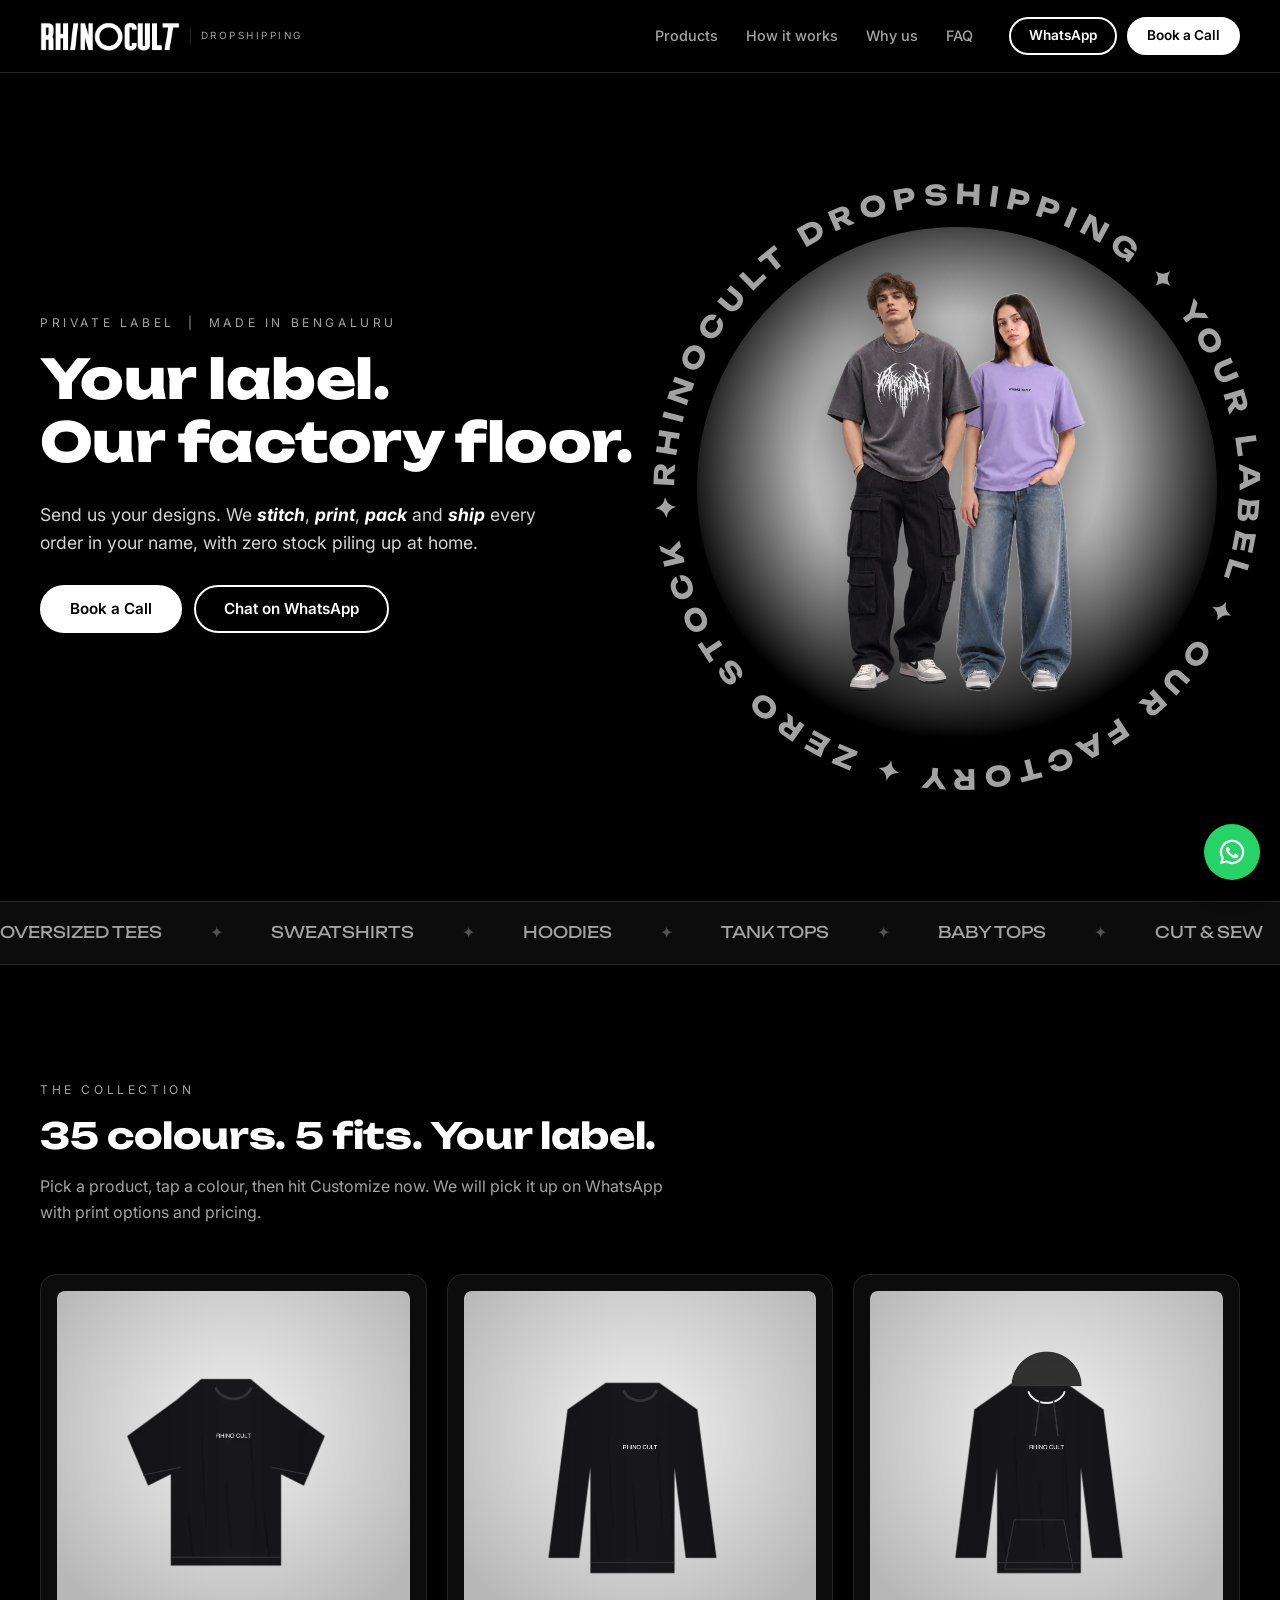
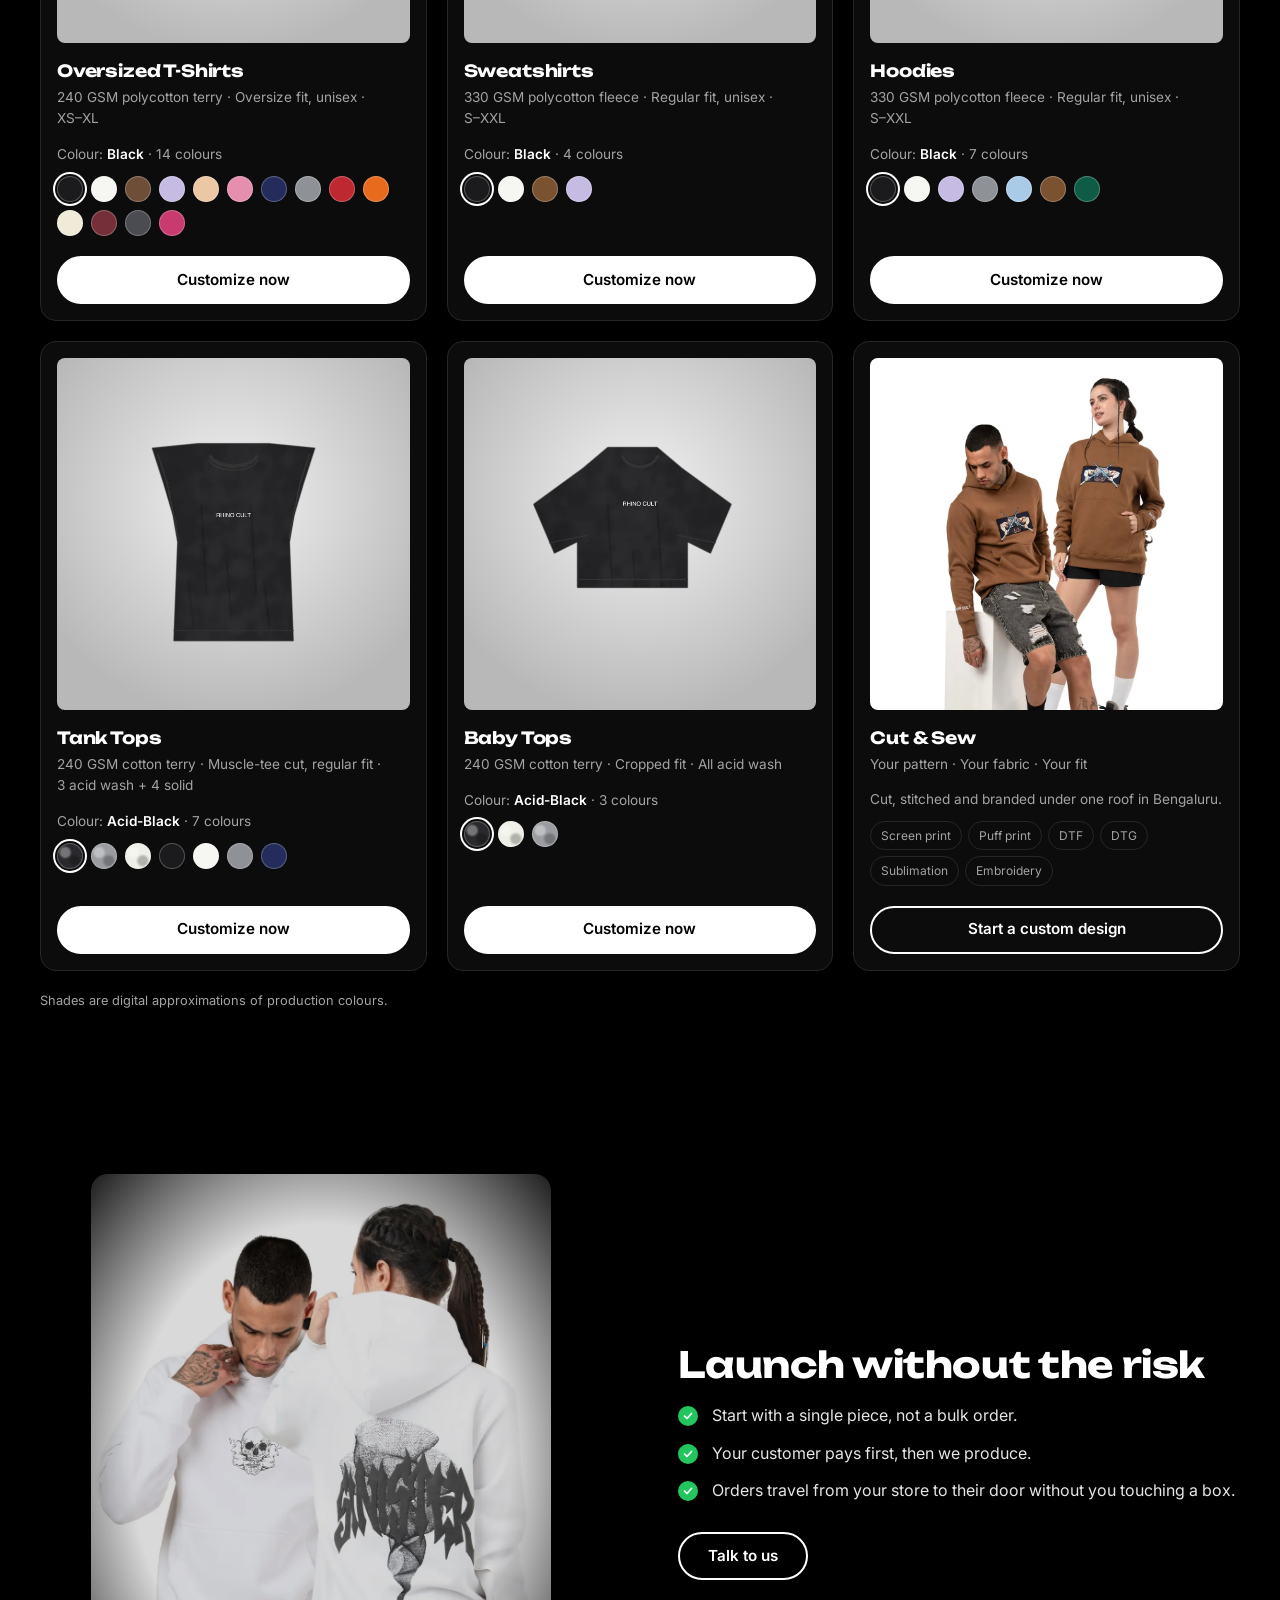
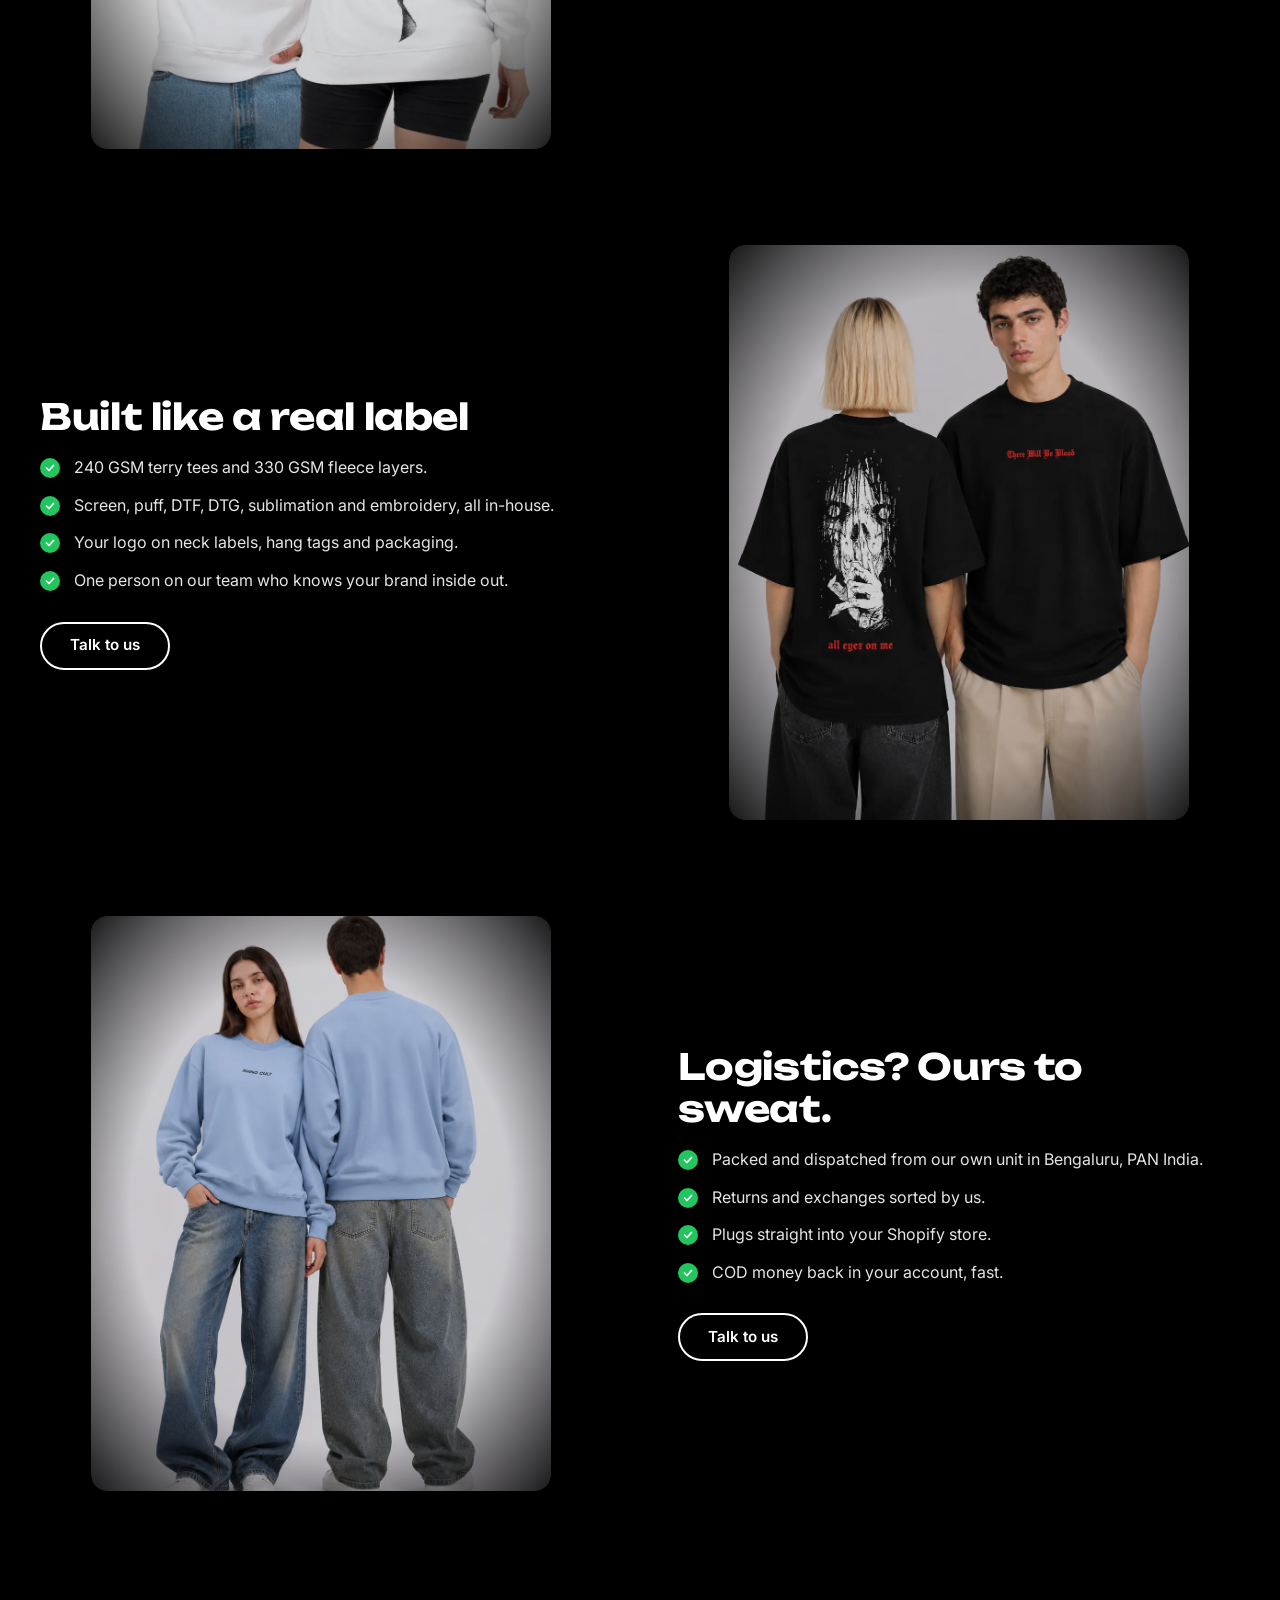
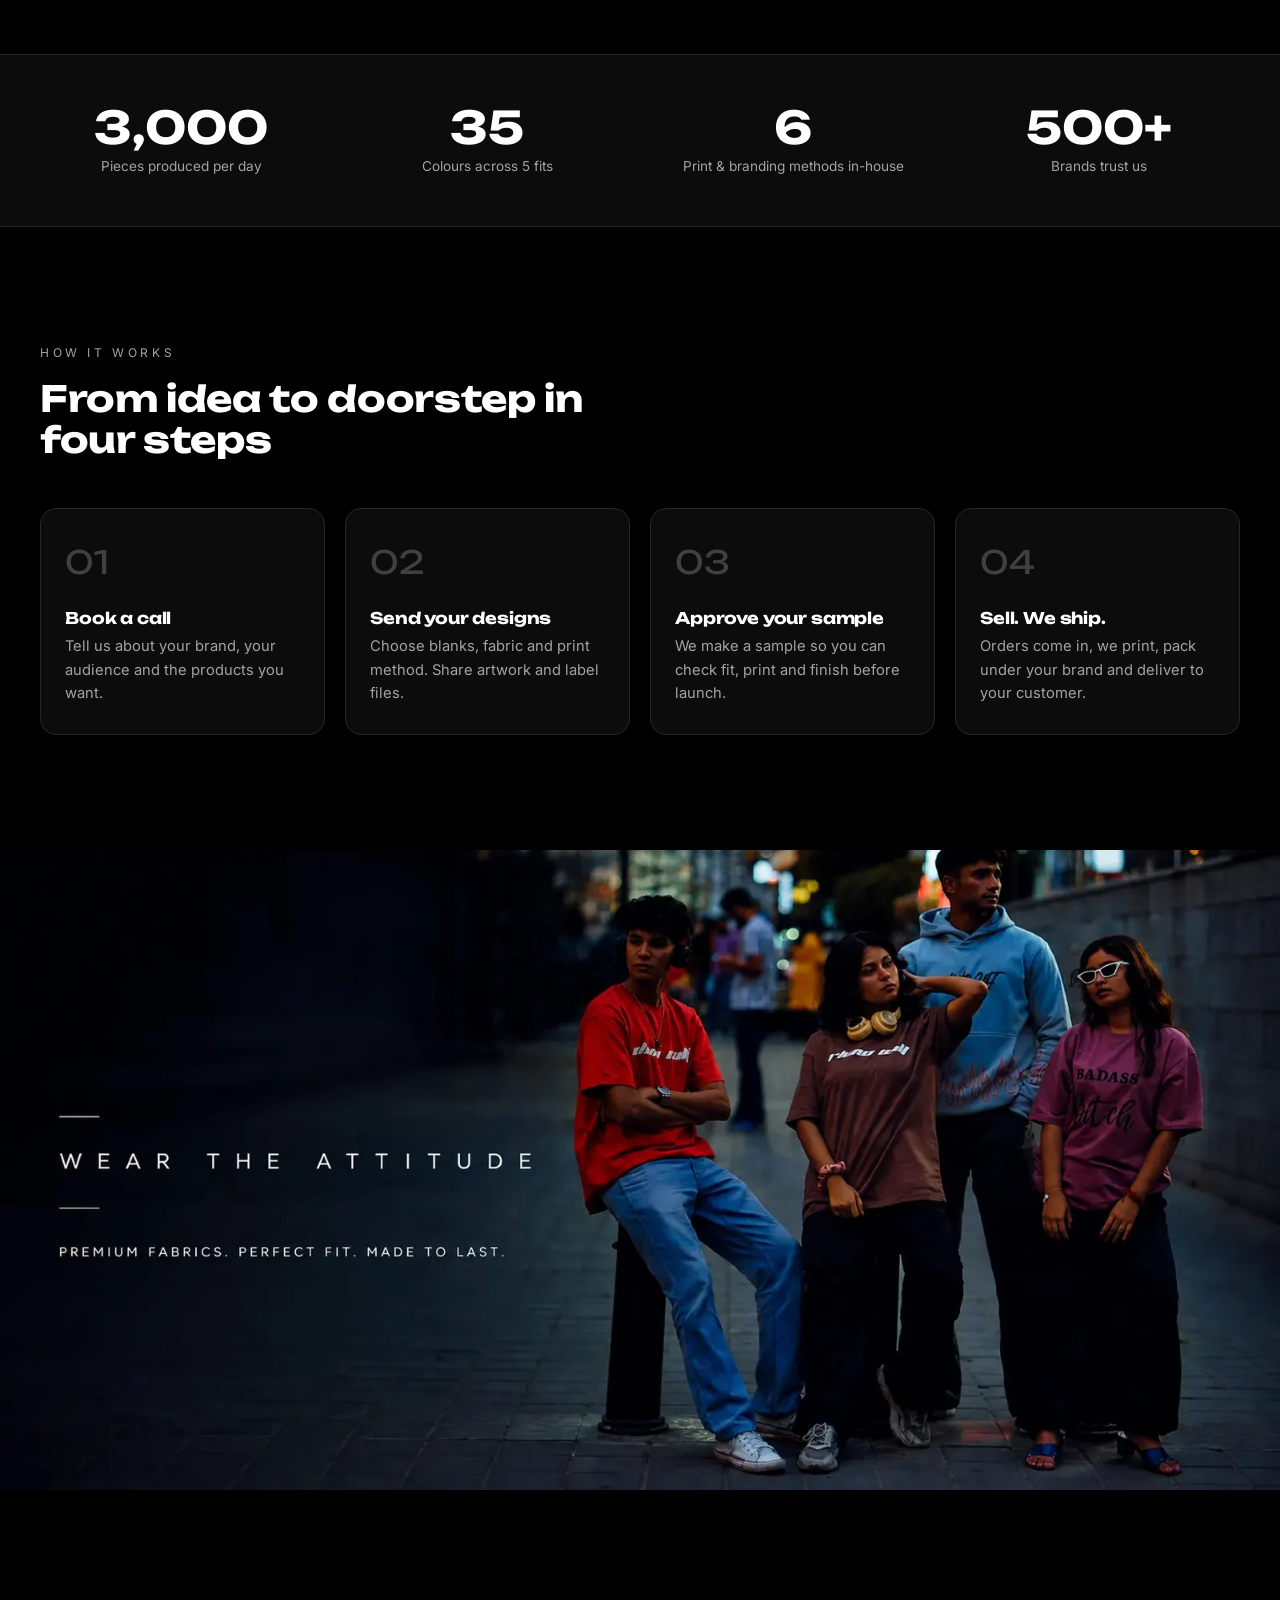
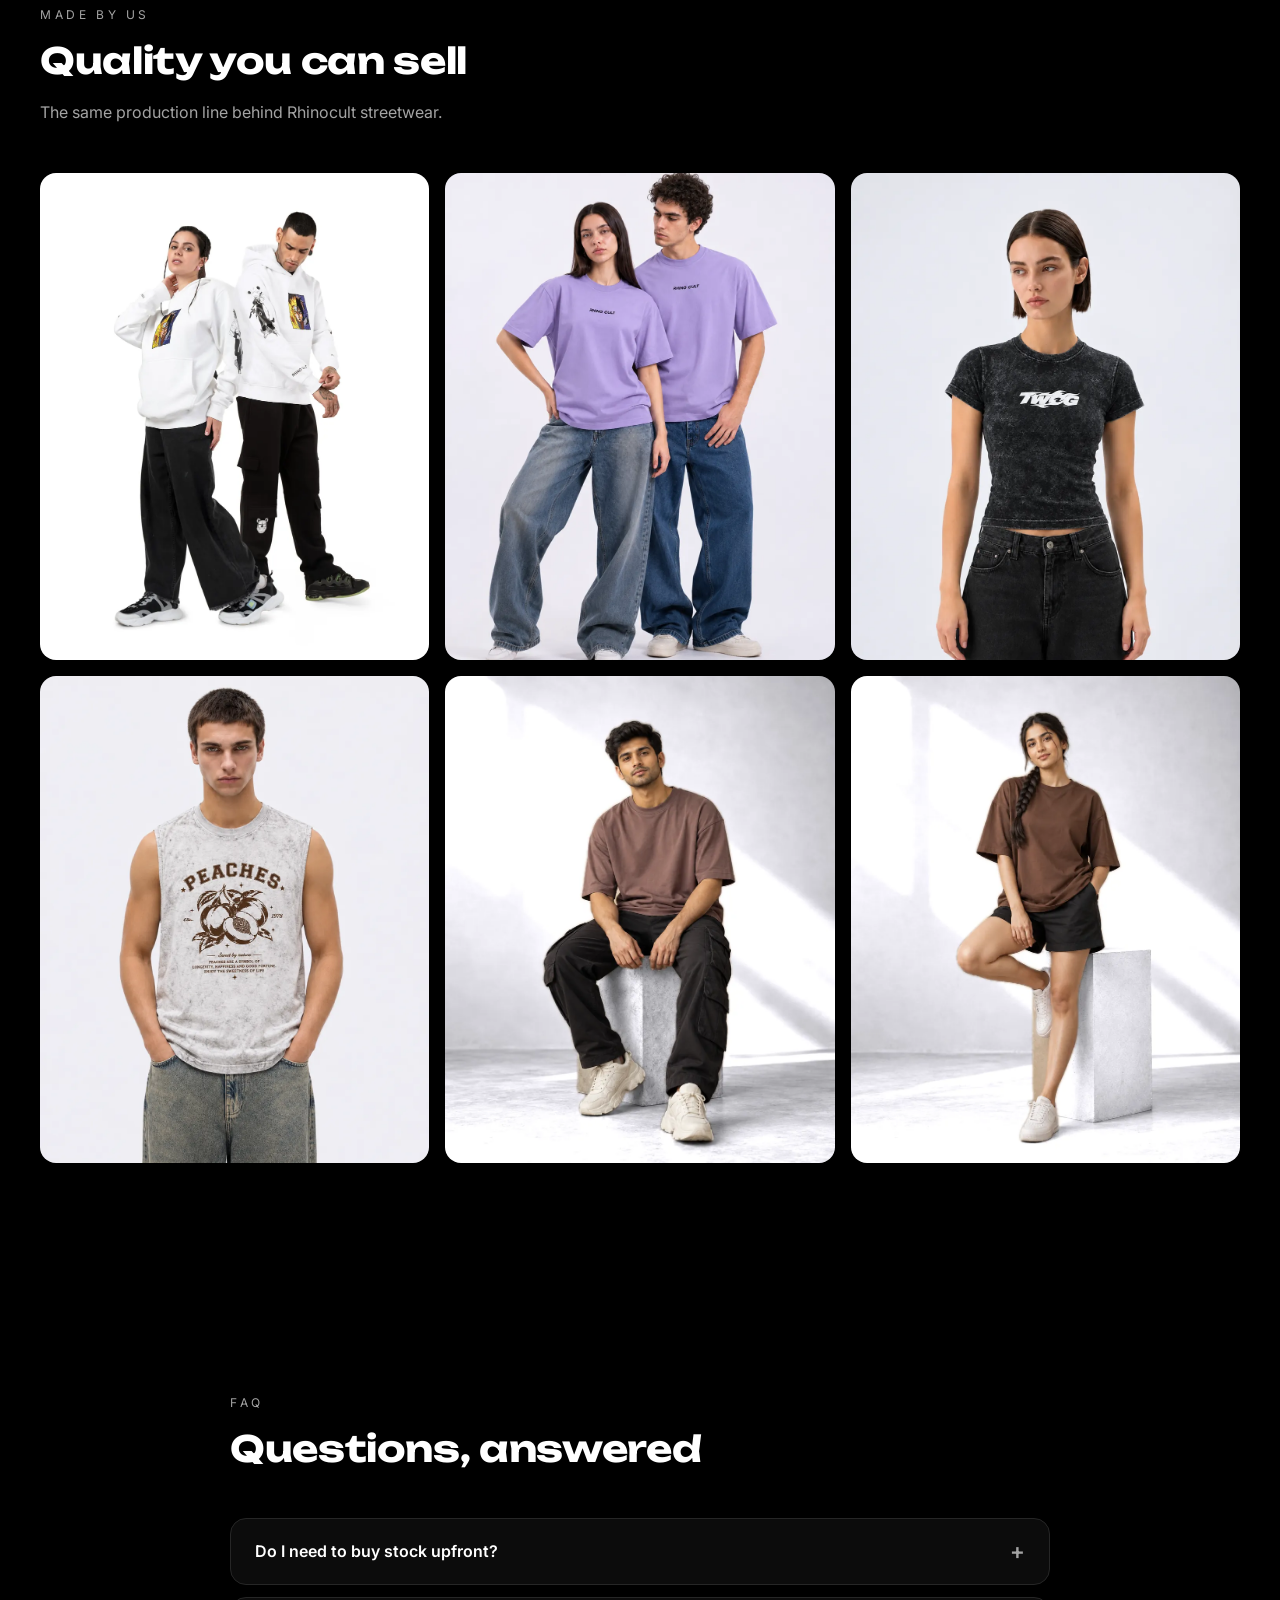
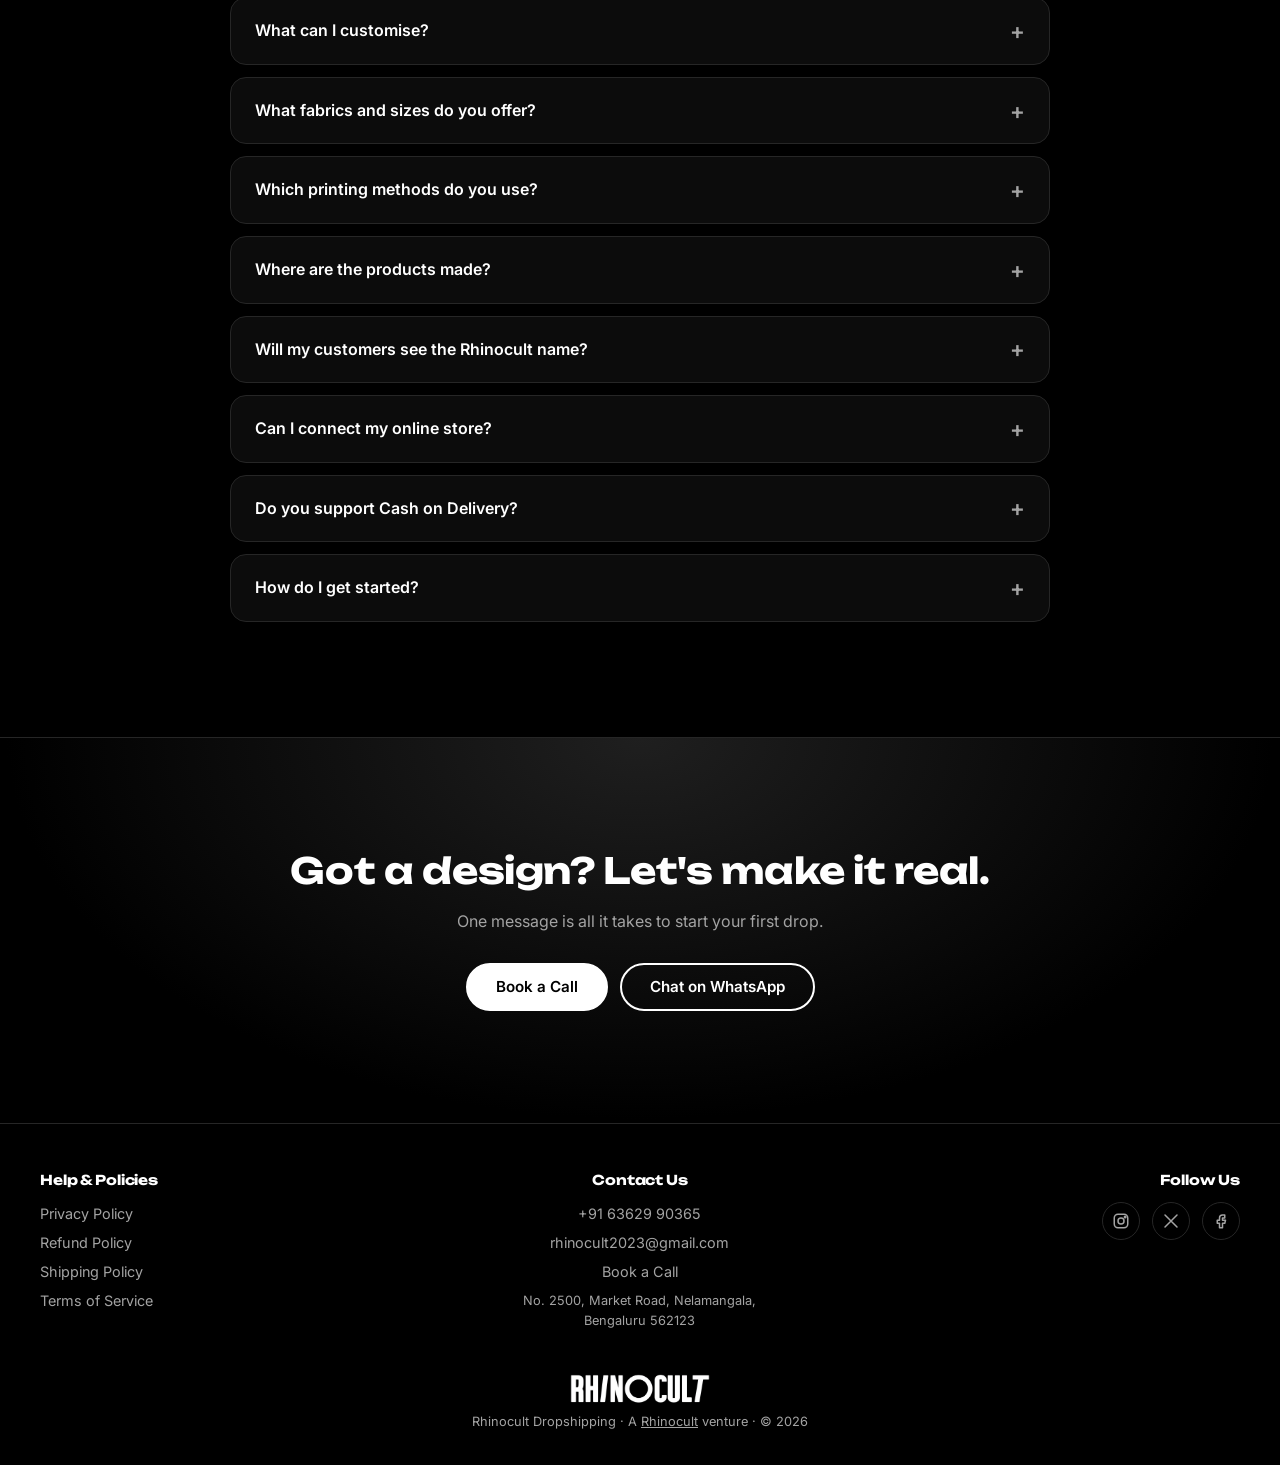
==== commit 8e90c2f0: "feat: rebuild collection from 2027 catalogue with colour swatches Product cards for oversized tees, " ====
--- a/index.html
+++ b/index.html
@@ -43,7 +43,7 @@
     <section class="hero">
       <div class="container hero-inner">
         <div class="hero-copy">
-          <p class="eyebrow">Private label &nbsp;|&nbsp; Made in India</p>
+          <p class="eyebrow">Private label &nbsp;|&nbsp; Made in Bengaluru</p>
           <h1>Your label.<br>Our factory floor.</h1>
           <p class="lead">Send us your designs. We <strong>stitch</strong>, <strong>print</strong>, <strong>pack</strong> and <strong>ship</strong> every order in your name, with zero stock piling up at home.</p>
           <div class="hero-ctas">
@@ -68,8 +68,8 @@
 
     <div class="marquee" aria-hidden="true">
       <div class="marquee-track">
-        <span>Oversized Tees</span><span>Hoodies</span><span>Sweatshirts</span><span>Cut &amp; Sew</span><span>Embroidery</span><span>DTG Print</span><span>Acid Wash</span><span>Your Label</span>
-        <span>Oversized Tees</span><span>Hoodies</span><span>Sweatshirts</span><span>Cut &amp; Sew</span><span>Embroidery</span><span>DTG Print</span><span>Acid Wash</span><span>Your Label</span>
+        <span>Oversized Tees</span><span>Sweatshirts</span><span>Hoodies</span><span>Tank Tops</span><span>Baby Tops</span><span>Cut &amp; Sew</span><span>Screen Print</span><span>Puff Print</span><span>DTF</span><span>DTG</span><span>Sublimation</span><span>Embroidery</span>
+        <span>Oversized Tees</span><span>Sweatshirts</span><span>Hoodies</span><span>Tank Tops</span><span>Baby Tops</span><span>Cut &amp; Sew</span><span>Screen Print</span><span>Puff Print</span><span>DTF</span><span>DTG</span><span>Sublimation</span><span>Embroidery</span>
       </div>
     </div>
 
@@ -77,44 +77,115 @@
     <section class="section" id="products">
       <div class="container">
         <div class="section-head">
-          <p class="eyebrow">What we make</p>
-          <h2>Everything is customisable</h2>
-          <p class="muted">Pick a blank, choose your fabric, colour and print, and add your own labels. Tap any product to start on WhatsApp.</p>
+          <p class="eyebrow">The collection</p>
+          <h2>35 colours. 5 fits. Your label.</h2>
+          <p class="muted">Pick a product, tap a colour, then hit Customize now. We will pick it up on WhatsApp with print options and pricing.</p>
         </div>
         <div class="product-grid">
-          <a class="product-card" href="https://wa.me/916362990365" data-wa="Hi Rhinocult, I want to customise Oversized T-Shirts for my brand." target="_blank" rel="noopener">
-            <div class="product-media"><img src="assets/img/cat-oversized.webp" alt="Oversized t-shirt" loading="lazy" width="450" height="900"></div>
-            <h3>Oversized T-Shirts</h3><p>Drop shoulder, heavy cotton, acid wash options.</p><span class="card-link">Customise &rarr;</span>
-          </a>
-          <a class="product-card" href="https://wa.me/916362990365" data-wa="Hi Rhinocult, I want to customise Essential T-Shirts for my brand." target="_blank" rel="noopener">
-            <div class="product-media"><img src="assets/img/cat-essential.webp" alt="Lavender essential t-shirt" loading="lazy" width="450" height="900"></div>
-            <h3>Essential T-Shirts</h3><p>Regular fit everyday tees in every colour.</p><span class="card-link">Customise &rarr;</span>
-          </a>
-          <a class="product-card" href="https://wa.me/916362990365" data-wa="Hi Rhinocult, I want to customise Hoodies for my brand." target="_blank" rel="noopener">
-            <div class="product-media"><img src="assets/img/cat-hoodie.webp" alt="Hoodie" loading="lazy" width="450" height="900"></div>
-            <h3>Hoodies</h3><p>Fleece hoodies with print or puff print.</p><span class="card-link">Customise &rarr;</span>
-          </a>
-          <a class="product-card" href="https://wa.me/916362990365" data-wa="Hi Rhinocult, I want to customise Embroidered Hoodies for my brand." target="_blank" rel="noopener">
-            <div class="product-media"><img src="assets/img/cat-embroidery.webp" alt="Embroidered hoodie" loading="lazy" width="450" height="900"></div>
-            <h3>Embroidered Hoodies</h3><p>Detailed chest and back embroidery.</p><span class="card-link">Customise &rarr;</span>
-          </a>
-          <a class="product-card" href="https://wa.me/916362990365" data-wa="Hi Rhinocult, I want to customise Sweatshirts for my brand." target="_blank" rel="noopener">
-            <div class="product-media"><img src="assets/img/cat-sweatshirt.webp" alt="Sweatshirt" loading="lazy" width="450" height="900"></div>
-            <h3>Sweatshirts</h3><p>Crew neck sweatshirts for every season.</p><span class="card-link">Customise &rarr;</span>
-          </a>
-          <a class="product-card" href="https://wa.me/916362990365" data-wa="Hi Rhinocult, I want to customise Baby Tees for my brand." target="_blank" rel="noopener">
-            <div class="product-media"><img src="assets/img/cat-babytee.webp" alt="Women's baby tee" loading="lazy" width="450" height="900"></div>
-            <h3>Baby Tees</h3><p>Fitted women's tees and crop tops.</p><span class="card-link">Customise &rarr;</span>
-          </a>
-          <a class="product-card" href="https://wa.me/916362990365" data-wa="Hi Rhinocult, I want to customise Tank Tops for my brand." target="_blank" rel="noopener">
-            <div class="product-media"><img src="assets/img/cat-tank.webp" alt="Tank top" loading="lazy" width="450" height="900"></div>
-            <h3>Tank Tops</h3><p>Graphic tanks and vests for men.</p><span class="card-link">Customise &rarr;</span>
-          </a>
-          <a class="product-card product-card-feature" href="https://wa.me/916362990365" data-wa="Hi Rhinocult, I want to discuss a Cut & Sew design for my brand." target="_blank" rel="noopener">
-            <div class="product-media"><img src="assets/img/hoodie-embroidered-2.webp" alt="Custom cut and sew hoodies" loading="lazy" width="1000" height="1333"></div>
-            <h3>Cut &amp; Sew</h3><p>Your own pattern, fabric and fit, made from scratch.</p><span class="card-link">Start a custom design &rarr;</span>
-          </a>
-        </div>
+          <article class="product-card" data-product="Oversized T-Shirt" data-specs="240 GSM polycotton terry · Oversize fit, unisex · XS–XL">
+            <div class="product-media"><img class="product-img" src="assets/img/catalog/oversized-black.webp" alt="Oversized T-Shirt in Black" loading="lazy" width="480" height="570"></div>
+            <div class="product-body">
+              <h3>Oversized T-Shirts</h3>
+              <p class="product-specs"><span>240 GSM polycotton terry</span> · <span>Oversize fit, unisex</span> · <span>XS–XL</span></p>
+              <p class="swatch-label">Colour: <strong data-colour-name>Black</strong> <span>· 14 colours</span></p>
+              <div class="swatches" role="radiogroup" aria-label="Oversized T-Shirt colour">
+                <button class="swatch" type="button" role="radio" aria-checked="true" aria-label="Black" title="Black" style="--swatch: #1B1B1E" data-colour="Black" data-img="assets/img/catalog/oversized-black.webp"></button>
+                <button class="swatch" type="button" role="radio" aria-checked="false" aria-label="White" title="White" style="--swatch: #F6F6F2" data-colour="White" data-img="assets/img/catalog/oversized-white.webp"></button>
+                <button class="swatch" type="button" role="radio" aria-checked="false" aria-label="Coffee" title="Coffee" style="--swatch: #6F4E37" data-colour="Coffee" data-img="assets/img/catalog/oversized-coffee.webp"></button>
+                <button class="swatch" type="button" role="radio" aria-checked="false" aria-label="Lavender" title="Lavender" style="--swatch: #C5BBE3" data-colour="Lavender" data-img="assets/img/catalog/oversized-lavender.webp"></button>
+                <button class="swatch" type="button" role="radio" aria-checked="false" aria-label="Light Skin" title="Light Skin" style="--swatch: #EBC7A3" data-colour="Light Skin" data-img="assets/img/catalog/oversized-light-skin.webp"></button>
+                <button class="swatch" type="button" role="radio" aria-checked="false" aria-label="Medium Pink" title="Medium Pink" style="--swatch: #E58EAE" data-colour="Medium Pink" data-img="assets/img/catalog/oversized-medium-pink.webp"></button>
+                <button class="swatch" type="button" role="radio" aria-checked="false" aria-label="Navy Blue" title="Navy Blue" style="--swatch: #232C5B" data-colour="Navy Blue" data-img="assets/img/catalog/oversized-navy-blue.webp"></button>
+                <button class="swatch" type="button" role="radio" aria-checked="false" aria-label="Grey" title="Grey" style="--swatch: #8E9196" data-colour="Grey" data-img="assets/img/catalog/oversized-grey.webp"></button>
+                <button class="swatch" type="button" role="radio" aria-checked="false" aria-label="Red" title="Red" style="--swatch: #BE2830" data-colour="Red" data-img="assets/img/catalog/oversized-red.webp"></button>
+                <button class="swatch" type="button" role="radio" aria-checked="false" aria-label="Orange" title="Orange" style="--swatch: #E86A1C" data-colour="Orange" data-img="assets/img/catalog/oversized-orange.webp"></button>
+                <button class="swatch" type="button" role="radio" aria-checked="false" aria-label="Half White" title="Half White" style="--swatch: #F0EAD9" data-colour="Half White" data-img="assets/img/catalog/oversized-half-white.webp"></button>
+                <button class="swatch" type="button" role="radio" aria-checked="false" aria-label="Wine Red" title="Wine Red" style="--swatch: #742F38" data-colour="Wine Red" data-img="assets/img/catalog/oversized-wine-red.webp"></button>
+                <button class="swatch" type="button" role="radio" aria-checked="false" aria-label="CGY" title="CGY" style="--swatch: #4B4B52" data-colour="CGY" data-img="assets/img/catalog/oversized-cgy.webp"></button>
+                <button class="swatch" type="button" role="radio" aria-checked="false" aria-label="Dark Pink" title="Dark Pink" style="--swatch: #C93A6E" data-colour="Dark Pink" data-img="assets/img/catalog/oversized-dark-pink.webp"></button>
+              </div>
+              <a class="btn btn-solid btn-block product-cta" href="https://wa.me/916362990365" data-wa="Hi Rhinocult, I want to customise Oversized T-Shirts in Black for my brand." target="_blank" rel="noopener">Customize now</a>
+            </div>
+          </article>
+          <article class="product-card" data-product="Sweatshirt" data-specs="330 GSM polycotton fleece · Regular fit, unisex · S–XXL">
+            <div class="product-media"><img class="product-img" src="assets/img/catalog/sweatshirt-black.webp" alt="Sweatshirt in Black" loading="lazy" width="480" height="570"></div>
+            <div class="product-body">
+              <h3>Sweatshirts</h3>
+              <p class="product-specs"><span>330 GSM polycotton fleece</span> · <span>Regular fit, unisex</span> · <span>S–XXL</span></p>
+              <p class="swatch-label">Colour: <strong data-colour-name>Black</strong> <span>· 4 colours</span></p>
+              <div class="swatches" role="radiogroup" aria-label="Sweatshirt colour">
+                <button class="swatch" type="button" role="radio" aria-checked="true" aria-label="Black" title="Black" style="--swatch: #1B1B1E" data-colour="Black" data-img="assets/img/catalog/sweatshirt-black.webp"></button>
+                <button class="swatch" type="button" role="radio" aria-checked="false" aria-label="White" title="White" style="--swatch: #F6F6F2" data-colour="White" data-img="assets/img/catalog/sweatshirt-white.webp"></button>
+                <button class="swatch" type="button" role="radio" aria-checked="false" aria-label="Brown" title="Brown" style="--swatch: #7A5230" data-colour="Brown" data-img="assets/img/catalog/sweatshirt-brown.webp"></button>
+                <button class="swatch" type="button" role="radio" aria-checked="false" aria-label="Lavender" title="Lavender" style="--swatch: #C5BBE3" data-colour="Lavender" data-img="assets/img/catalog/sweatshirt-lavender.webp"></button>
+              </div>
+              <a class="btn btn-solid btn-block product-cta" href="https://wa.me/916362990365" data-wa="Hi Rhinocult, I want to customise Sweatshirts in Black for my brand." target="_blank" rel="noopener">Customize now</a>
+            </div>
+          </article>
+          <article class="product-card" data-product="Hoodie" data-specs="330 GSM polycotton fleece · Regular fit, unisex · S–XXL">
+            <div class="product-media"><img class="product-img" src="assets/img/catalog/hoodie-black.webp" alt="Hoodie in Black" loading="lazy" width="480" height="570"></div>
+            <div class="product-body">
+              <h3>Hoodies</h3>
+              <p class="product-specs"><span>330 GSM polycotton fleece</span> · <span>Regular fit, unisex</span> · <span>S–XXL</span></p>
+              <p class="swatch-label">Colour: <strong data-colour-name>Black</strong> <span>· 7 colours</span></p>
+              <div class="swatches" role="radiogroup" aria-label="Hoodie colour">
+                <button class="swatch" type="button" role="radio" aria-checked="true" aria-label="Black" title="Black" style="--swatch: #1B1B1E" data-colour="Black" data-img="assets/img/catalog/hoodie-black.webp"></button>
+                <button class="swatch" type="button" role="radio" aria-checked="false" aria-label="White" title="White" style="--swatch: #F6F6F2" data-colour="White" data-img="assets/img/catalog/hoodie-white.webp"></button>
+                <button class="swatch" type="button" role="radio" aria-checked="false" aria-label="Lavender" title="Lavender" style="--swatch: #C5BBE3" data-colour="Lavender" data-img="assets/img/catalog/hoodie-lavender.webp"></button>
+                <button class="swatch" type="button" role="radio" aria-checked="false" aria-label="Grey" title="Grey" style="--swatch: #8E9196" data-colour="Grey" data-img="assets/img/catalog/hoodie-grey.webp"></button>
+                <button class="swatch" type="button" role="radio" aria-checked="false" aria-label="Light Blue" title="Light Blue" style="--swatch: #AACBE8" data-colour="Light Blue" data-img="assets/img/catalog/hoodie-light-blue.webp"></button>
+                <button class="swatch" type="button" role="radio" aria-checked="false" aria-label="Brown" title="Brown" style="--swatch: #7A5230" data-colour="Brown" data-img="assets/img/catalog/hoodie-brown.webp"></button>
+                <button class="swatch" type="button" role="radio" aria-checked="false" aria-label="Bottle Green" title="Bottle Green" style="--swatch: #0F5C46" data-colour="Bottle Green" data-img="assets/img/catalog/hoodie-bottle-green.webp"></button>
+              </div>
+              <a class="btn btn-solid btn-block product-cta" href="https://wa.me/916362990365" data-wa="Hi Rhinocult, I want to customise Hoodies in Black for my brand." target="_blank" rel="noopener">Customize now</a>
+            </div>
+          </article>
+          <article class="product-card" data-product="Tank Top" data-specs="240 GSM cotton terry · Muscle-tee cut, regular fit · 3 acid wash + 4 solid">
+            <div class="product-media"><img class="product-img" src="assets/img/catalog/tank-acid-black.webp" alt="Tank Top in Acid-Black" loading="lazy" width="480" height="570"></div>
+            <div class="product-body">
+              <h3>Tank Tops</h3>
+              <p class="product-specs"><span>240 GSM cotton terry</span> · <span>Muscle-tee cut, regular fit</span> · <span>3 acid wash + 4 solid</span></p>
+              <p class="swatch-label">Colour: <strong data-colour-name>Acid-Black</strong> <span>· 7 colours</span></p>
+              <div class="swatches" role="radiogroup" aria-label="Tank Top colour">
+                <button class="swatch swatch-acid" type="button" role="radio" aria-checked="true" aria-label="Acid-Black" title="Acid-Black" style="--swatch: #2A2A2E" data-colour="Acid-Black" data-img="assets/img/catalog/tank-acid-black.webp"></button>
+                <button class="swatch swatch-acid" type="button" role="radio" aria-checked="false" aria-label="Acid-Grey" title="Acid-Grey" style="--swatch: #9A9CA0" data-colour="Acid-Grey" data-img="assets/img/catalog/tank-acid-grey.webp"></button>
+                <button class="swatch swatch-acid" type="button" role="radio" aria-checked="false" aria-label="Acid-White" title="Acid-White" style="--swatch: #EFEFE8" data-colour="Acid-White" data-img="assets/img/catalog/tank-acid-white.webp"></button>
+                <button class="swatch" type="button" role="radio" aria-checked="false" aria-label="Black" title="Black" style="--swatch: #1B1B1E" data-colour="Black" data-img="assets/img/catalog/tank-black.webp"></button>
+                <button class="swatch" type="button" role="radio" aria-checked="false" aria-label="White" title="White" style="--swatch: #F6F6F2" data-colour="White" data-img="assets/img/catalog/tank-white.webp"></button>
+                <button class="swatch" type="button" role="radio" aria-checked="false" aria-label="Grey" title="Grey" style="--swatch: #8E9196" data-colour="Grey" data-img="assets/img/catalog/tank-grey.webp"></button>
+                <button class="swatch" type="button" role="radio" aria-checked="false" aria-label="Navy Blue" title="Navy Blue" style="--swatch: #232C5B" data-colour="Navy Blue" data-img="assets/img/catalog/tank-navy-blue.webp"></button>
+              </div>
+              <a class="btn btn-solid btn-block product-cta" href="https://wa.me/916362990365" data-wa="Hi Rhinocult, I want to customise Tank Tops in Acid-Black for my brand." target="_blank" rel="noopener">Customize now</a>
+            </div>
+          </article>
+          <article class="product-card" data-product="Baby Top" data-specs="240 GSM cotton terry · Cropped fit · All acid wash">
+            <div class="product-media"><img class="product-img" src="assets/img/catalog/babytop-acid-black.webp" alt="Baby Top in Acid-Black" loading="lazy" width="480" height="570"></div>
+            <div class="product-body">
+              <h3>Baby Tops</h3>
+              <p class="product-specs"><span>240 GSM cotton terry</span> · <span>Cropped fit</span> · <span>All acid wash</span></p>
+              <p class="swatch-label">Colour: <strong data-colour-name>Acid-Black</strong> <span>· 3 colours</span></p>
+              <div class="swatches" role="radiogroup" aria-label="Baby Top colour">
+                <button class="swatch swatch-acid" type="button" role="radio" aria-checked="true" aria-label="Acid-Black" title="Acid-Black" style="--swatch: #2A2A2E" data-colour="Acid-Black" data-img="assets/img/catalog/babytop-acid-black.webp"></button>
+                <button class="swatch swatch-acid" type="button" role="radio" aria-checked="false" aria-label="Acid-White" title="Acid-White" style="--swatch: #EFEFE8" data-colour="Acid-White" data-img="assets/img/catalog/babytop-acid-white.webp"></button>
+                <button class="swatch swatch-acid" type="button" role="radio" aria-checked="false" aria-label="Acid-Grey" title="Acid-Grey" style="--swatch: #9A9CA0" data-colour="Acid-Grey" data-img="assets/img/catalog/babytop-acid-grey.webp"></button>
+              </div>
+              <a class="btn btn-solid btn-block product-cta" href="https://wa.me/916362990365" data-wa="Hi Rhinocult, I want to customise Baby Tops in Acid-Black for my brand." target="_blank" rel="noopener">Customize now</a>
+            </div>
+          </article>
+          <article class="product-card product-card-custom" data-product="Cut &amp; Sew">
+            <div class="product-media"><img class="product-img" src="assets/img/hoodie-embroidered-2.webp" alt="Custom cut and sew hoodies" loading="lazy" width="1000" height="1333"></div>
+            <div class="product-body">
+              <h3>Cut &amp; Sew</h3>
+              <p class="product-specs">Your pattern · Your fabric · Your fit</p>
+              <p class="swatch-label">Cut, stitched and branded under one roof in Bengaluru.</p>
+              <ul class="method-list">
+                <li>Screen print</li><li>Puff print</li><li>DTF</li><li>DTG</li><li>Sublimation</li><li>Embroidery</li>
+              </ul>
+              <a class="btn btn-outline btn-block product-cta" href="https://wa.me/916362990365" data-wa="Hi Rhinocult, I want to discuss a Cut &amp; Sew design for my brand." target="_blank" rel="noopener">Start a custom design</a>
+            </div>
+          </article>
+        </div>
+        <p class="product-note">Shades are digital approximations of production colours.</p>
       </div>
     </section>
 
@@ -138,9 +209,9 @@
           <div class="feature-copy">
             <h2>Built like a real label</h2>
             <ul class="checks">
-              <li>Heavyweight fabrics we already trust for Rhinocult.</li>
-              <li>Print, embroidery or puff. Big placements welcome.</li>
-              <li>Your logo on neck labels, hang tags and mailers.</li>
+              <li>240 GSM terry tees and 330 GSM fleece layers.</li>
+              <li>Screen, puff, DTF, DTG, sublimation and embroidery, all in-house.</li>
+              <li>Your logo on neck labels, hang tags and packaging.</li>
               <li>One person on our team who knows your brand inside out.</li>
             </ul>
             <a class="btn btn-outline" href="book-a-call.html">Talk to us</a>
@@ -151,7 +222,7 @@
           <div class="feature-copy">
             <h2>Logistics? Ours to sweat.</h2>
             <ul class="checks">
-              <li>Orders packed and out the door quickly.</li>
+              <li>Packed and dispatched from our own unit in Bengaluru, PAN India.</li>
               <li>Returns and exchanges sorted by us.</li>
               <li>Plugs straight into your Shopify store.</li>
               <li>COD money back in your account, fast.</li>
@@ -159,6 +230,16 @@
             <a class="btn btn-outline" href="book-a-call.html">Talk to us</a>
           </div>
         </article>
+      </div>
+    </section>
+
+    <!-- STATS -->
+    <section class="stats" aria-label="Rhinocult in numbers">
+      <div class="container stats-grid">
+        <div><strong>3,000</strong><span>Pieces produced per day</span></div>
+        <div><strong>35</strong><span>Colours across 5 fits</span></div>
+        <div><strong>6</strong><span>Print &amp; branding methods in-house</span></div>
+        <div><strong>500+</strong><span>Brands trust us</span></div>
       </div>
     </section>
 
@@ -194,7 +275,7 @@
         <div class="lookbook">
           <img src="assets/img/hoodie-embroidered.webp" alt="Embroidered anime hoodies" loading="lazy" width="1000" height="1333">
           <img src="assets/img/tee-essential.webp" alt="Lavender essential t-shirts" loading="lazy" width="1000" height="1333">
-          <img src="assets/img/babytee.webp" alt="Acid wash baby tee" loading="lazy" width="1000" height="1333">
+          <img src="assets/img/babytee.webp" alt="Acid wash baby top" loading="lazy" width="1000" height="1333">
           <img src="assets/img/tank.webp" alt="Graphic tank top" loading="lazy" width="1000" height="1333">
           <img src="assets/img/portrait-men.webp" alt="Men's oversized tee" loading="lazy" width="900" height="1125">
           <img src="assets/img/portrait-women.webp" alt="Women's oversized tee" loading="lazy" width="900" height="1125">
@@ -216,7 +297,19 @@
           </details>
           <details>
             <summary>What can I customise?</summary>
-            <p>Everything: t-shirts, hoodies, sweatshirts, baby tees, tanks and full cut &amp; sew. You choose fabric, colour, fit, print or embroidery, neck labels, tags and packaging.</p>
+            <p>Oversized t-shirts (14 colours), sweatshirts (4), hoodies (7), tank tops (7) and acid-wash baby tops (3), plus full cut &amp; sew. You choose the colour, print or embroidery, neck labels, tags and packaging.</p>
+          </details>
+          <details>
+            <summary>What fabrics and sizes do you offer?</summary>
+            <p>Oversized tees are 240 GSM polycotton terry in XS–XL. Sweatshirts and hoodies are 330 GSM polycotton fleece in S–XXL. Tank tops and baby tops are 240 GSM cotton terry. All fits are unisex.</p>
+          </details>
+          <details>
+            <summary>Which printing methods do you use?</summary>
+            <p>Screen printing, puff printing, DTF, DTG, sublimation and embroidery, all done in-house so quality stays consistent.</p>
+          </details>
+          <details>
+            <summary>Where are the products made?</summary>
+            <p>Fabric, cutting, stitching, printing, embroidery and packing all happen under one roof at our unit in Nelamangala, Bengaluru. We produce up to 3,000 pieces a day and ship PAN India.</p>
           </details>
           <details>
             <summary>Will my customers see the Rhinocult name?</summary>
@@ -263,7 +356,9 @@
       <div class="footer-center">
         <h4>Contact Us</h4>
         <a href="https://wa.me/916362990365" data-wa="Hi Rhinocult, I have a question." target="_blank" rel="noopener">+91 63629 90365</a>
+        <a href="mailto:rhinocult2023@gmail.com">rhinocult2023@gmail.com</a>
         <a href="book-a-call.html">Book a Call</a>
+        <address>No. 2500, Market Road, Nelamangala,<br>Bengaluru 562123</address>
       </div>
       <div class="footer-right">
         <h4>Follow Us</h4>
--- a/styles.css
+++ b/styles.css
@@ -181,32 +181,59 @@
 @keyframes marquee { to { transform: translateX(-50%); } }
 
 /* Products */
-.product-grid { display: grid; grid-template-columns: repeat(4, 1fr); gap: 20px; }
+.product-grid { display: grid; grid-template-columns: repeat(3, 1fr); gap: 20px; }
 .product-card {
   display: flex;
   flex-direction: column;
   background: var(--surface);
   border: 1px solid var(--line);
   border-radius: var(--radius-lg);
-  padding: 16px 16px 20px;
-  transition: border-color .2s, transform .2s;
-}
-.product-card:hover { border-color: #525252; transform: translateY(-3px); }
+  padding: 16px;
+  transition: border-color .2s;
+}
+.product-card:hover { border-color: #525252; }
 .product-media {
-  aspect-ratio: 4 / 5;
+  aspect-ratio: 1;
   border-radius: var(--radius);
-  background: radial-gradient(circle at 50% 40%, #e5e5e5, #a3a3a3 75%);
+  background: radial-gradient(circle at 50% 40%, #f2f2f2, #b8b8b8 80%);
   overflow: hidden;
-  display: flex;
-  justify-content: center;
-  margin-bottom: 16px;
-}
-.product-media img { height: 100%; width: auto; object-fit: contain; transition: transform .3s; }
+  display: grid;
+  place-items: center;
+  margin-bottom: 18px;
+}
+.product-media img { width: 82%; height: 82%; object-fit: contain; transition: transform .3s; }
 .product-card:hover .product-media img { transform: scale(1.04); }
-.product-card-feature .product-media { background: #e5e5e5; }
-.product-card-feature .product-media img { width: 100%; object-fit: cover; }
-.product-card p { color: var(--muted); font-size: .9rem; margin-bottom: 12px; }
-.card-link { margin-top: auto; font-weight: 600; font-size: .9rem; }
+.product-card-custom .product-media { background: #e5e5e5; }
+.product-card-custom .product-media img { width: 100%; height: 100%; object-fit: cover; }
+.product-body { display: flex; flex-direction: column; flex: 1; }
+.product-card h3 { font-size: 1.05rem; margin-bottom: 6px; }
+.product-specs { color: var(--muted); font-size: .85rem; margin-bottom: 14px; }
+.product-specs span { white-space: nowrap; }
+.swatch-label { font-size: .85rem; color: var(--muted); margin-bottom: 10px; }
+.swatch-label strong { color: var(--text); font-weight: 600; }
+.swatches { display: flex; flex-wrap: wrap; gap: 8px; margin-bottom: 20px; }
+.swatch {
+  width: 26px;
+  height: 26px;
+  border-radius: 50%;
+  border: 1px solid rgba(255, 255, 255, .25);
+  background: var(--swatch);
+  cursor: pointer;
+  padding: 0;
+  transition: transform .15s, box-shadow .15s;
+}
+.swatch:hover { transform: scale(1.12); }
+.swatch[aria-checked="true"] { box-shadow: 0 0 0 2px var(--surface), 0 0 0 4px var(--text); }
+.swatch-acid {
+  background:
+    radial-gradient(circle at 30% 35%, rgba(255, 255, 255, .35) 0 18%, transparent 30%),
+    radial-gradient(circle at 70% 70%, rgba(0, 0, 0, .25) 0 16%, transparent 30%),
+    var(--swatch);
+}
+.method-list { display: flex; flex-wrap: wrap; gap: 6px; list-style: none; padding: 0; margin: 0 0 20px; }
+.method-list li { font-size: .75rem; padding: 4px 10px; border: 1px solid var(--line); border-radius: 999px; color: var(--muted); }
+.product-cta { margin-top: auto; }
+.product-note { color: var(--muted); font-size: .8rem; margin: 20px 0 0; }
 
 /* Features */
 .features { padding-top: 0; }
@@ -242,6 +269,12 @@
   background: var(--check) url("data:image/svg+xml,%3Csvg xmlns='http://www.w3.org/2000/svg' viewBox='0 0 24 24' fill='none' stroke='%23fff' stroke-width='3.5' stroke-linecap='round' stroke-linejoin='round'%3E%3Cpath d='M5 12l5 5 9-10'/%3E%3C/svg%3E") center / 12px no-repeat;
 }
 
+/* Stats */
+.stats { border-block: 1px solid var(--line); background: var(--surface); }
+.stats-grid { display: grid; grid-template-columns: repeat(4, 1fr); gap: 24px; padding: 48px 0; text-align: center; }
+.stats strong { display: block; font-family: var(--font-display); font-size: clamp(1.8rem, 4vw, 2.8rem); line-height: 1.1; }
+.stats span { color: var(--muted); font-size: .85rem; }
+
 /* Steps */
 .steps { list-style: none; margin: 0; padding: 0; display: grid; grid-template-columns: repeat(4, 1fr); gap: 20px; }
 .steps li { background: var(--surface); border: 1px solid var(--line); border-radius: var(--radius-lg); padding: 28px 24px; }
@@ -282,6 +315,7 @@
 .footer-grid a { display: block; color: var(--muted); margin-bottom: 6px; }
 .footer-grid a:hover { color: var(--text); }
 .footer-center { text-align: center; }
+.footer-grid address { font-style: normal; color: var(--muted); font-size: .8rem; margin-top: 8px; }
 .footer-right { text-align: right; }
 .socials { display: inline-flex; gap: 12px; }
 .socials a { display: grid; place-items: center; width: 38px; height: 38px; border: 1px solid var(--line); border-radius: 50%; margin: 0; }
@@ -353,8 +387,9 @@
 
 /* Responsive */
 @media (max-width: 1024px) {
-  .product-grid { grid-template-columns: repeat(3, 1fr); }
+  .product-grid { grid-template-columns: repeat(2, 1fr); }
   .steps { grid-template-columns: repeat(2, 1fr); }
+  .stats-grid { grid-template-columns: repeat(2, 1fr); }
 }
 @media (max-width: 860px) {
   .nav {
@@ -402,9 +437,8 @@
   .booking-image { display: none; }
 }
 @media (max-width: 640px) {
-  .product-grid { grid-template-columns: repeat(2, 1fr); gap: 12px; }
-  .product-card { padding: 10px 10px 14px; }
-  .product-card p { display: none; }
+  .product-grid { grid-template-columns: 1fr; }
+  .swatch { width: 30px; height: 30px; }
   .steps { grid-template-columns: 1fr; }
   .lookbook { grid-template-columns: repeat(2, 1fr); gap: 10px; }
   .footer-grid { grid-template-columns: 1fr; text-align: center; }
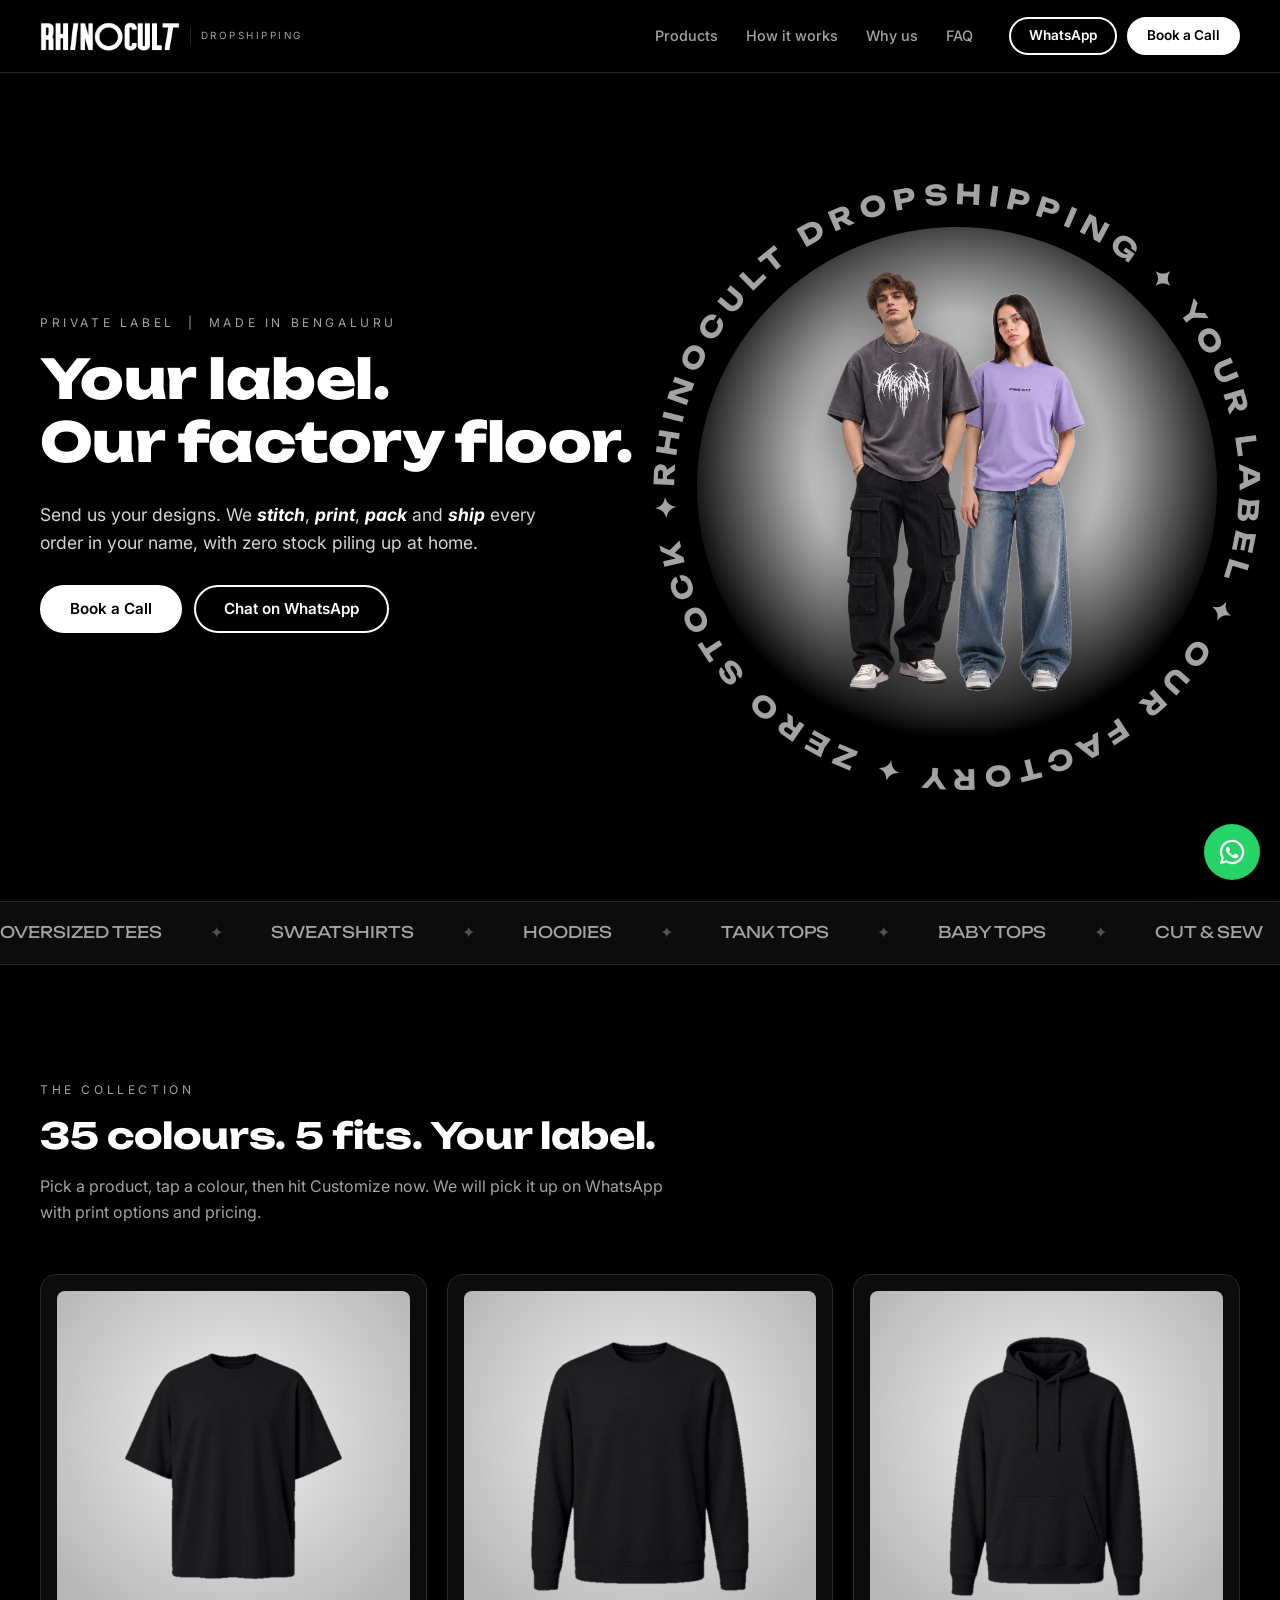
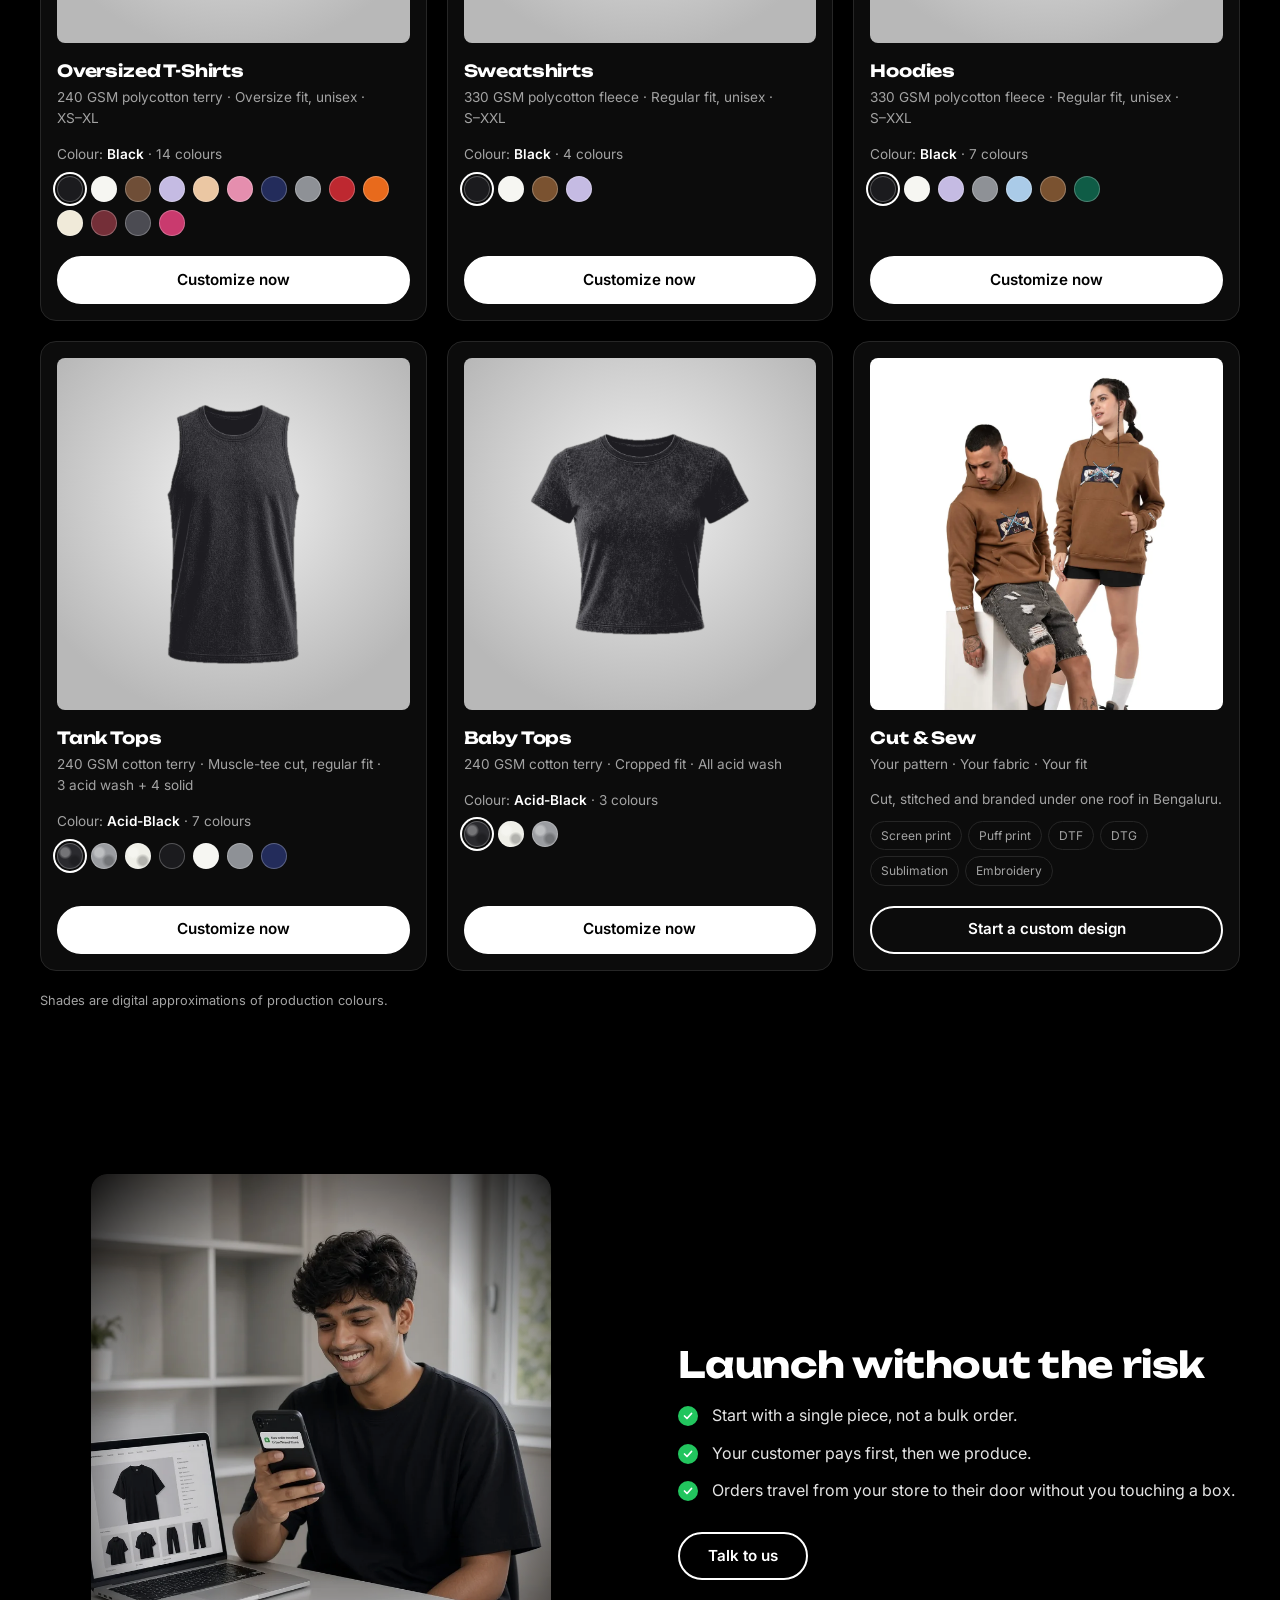
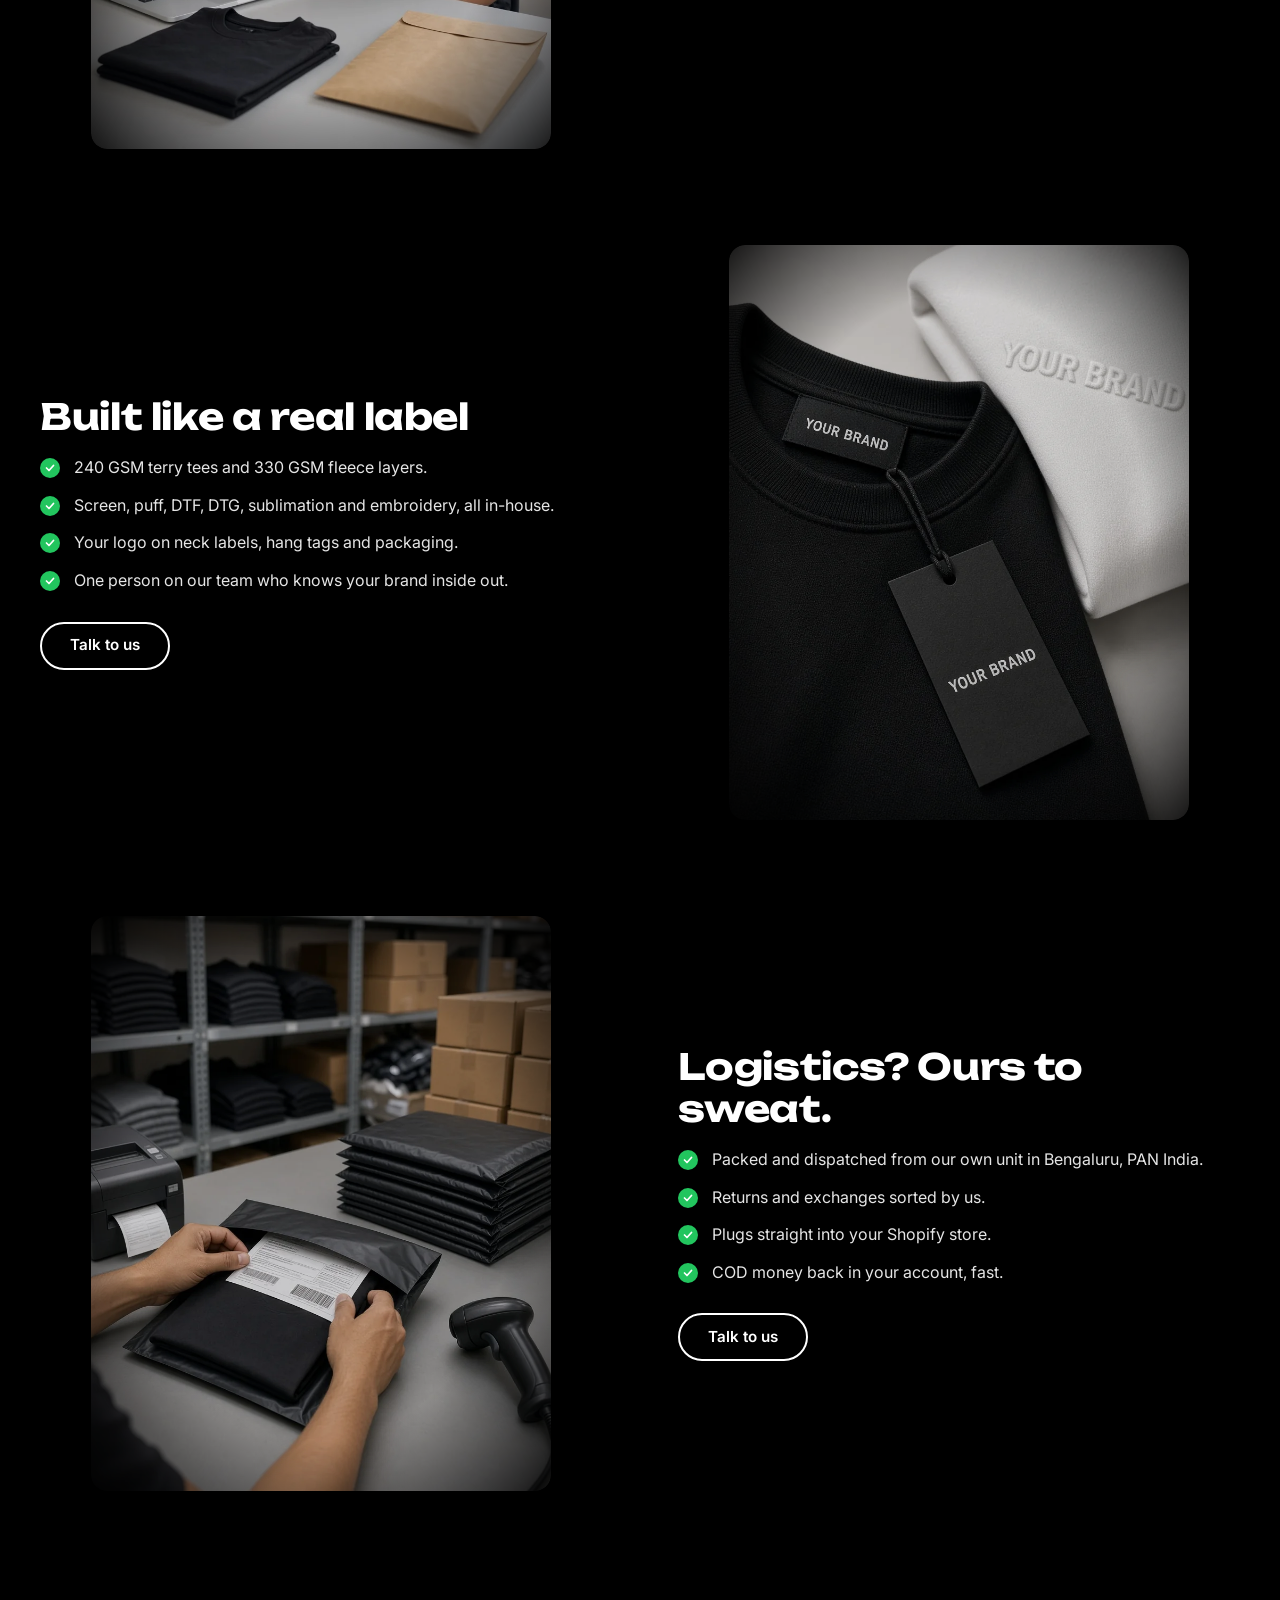
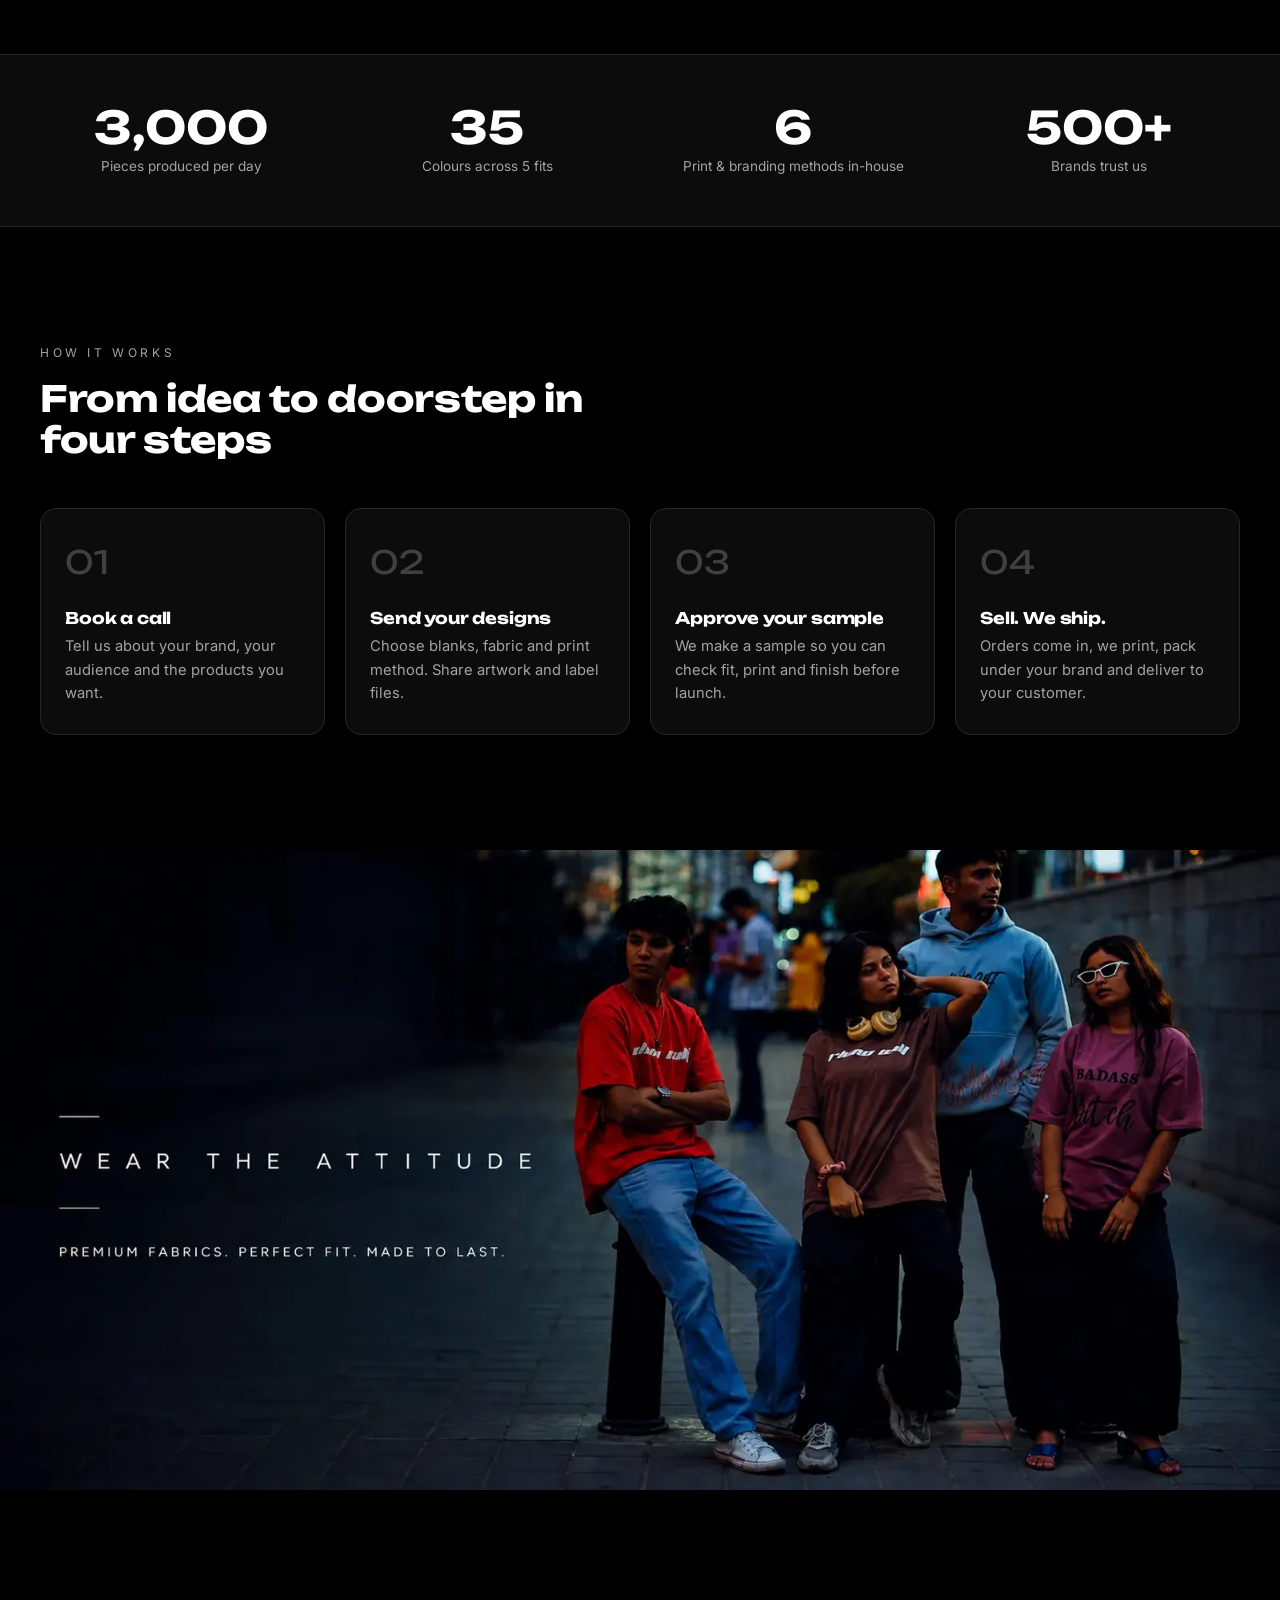
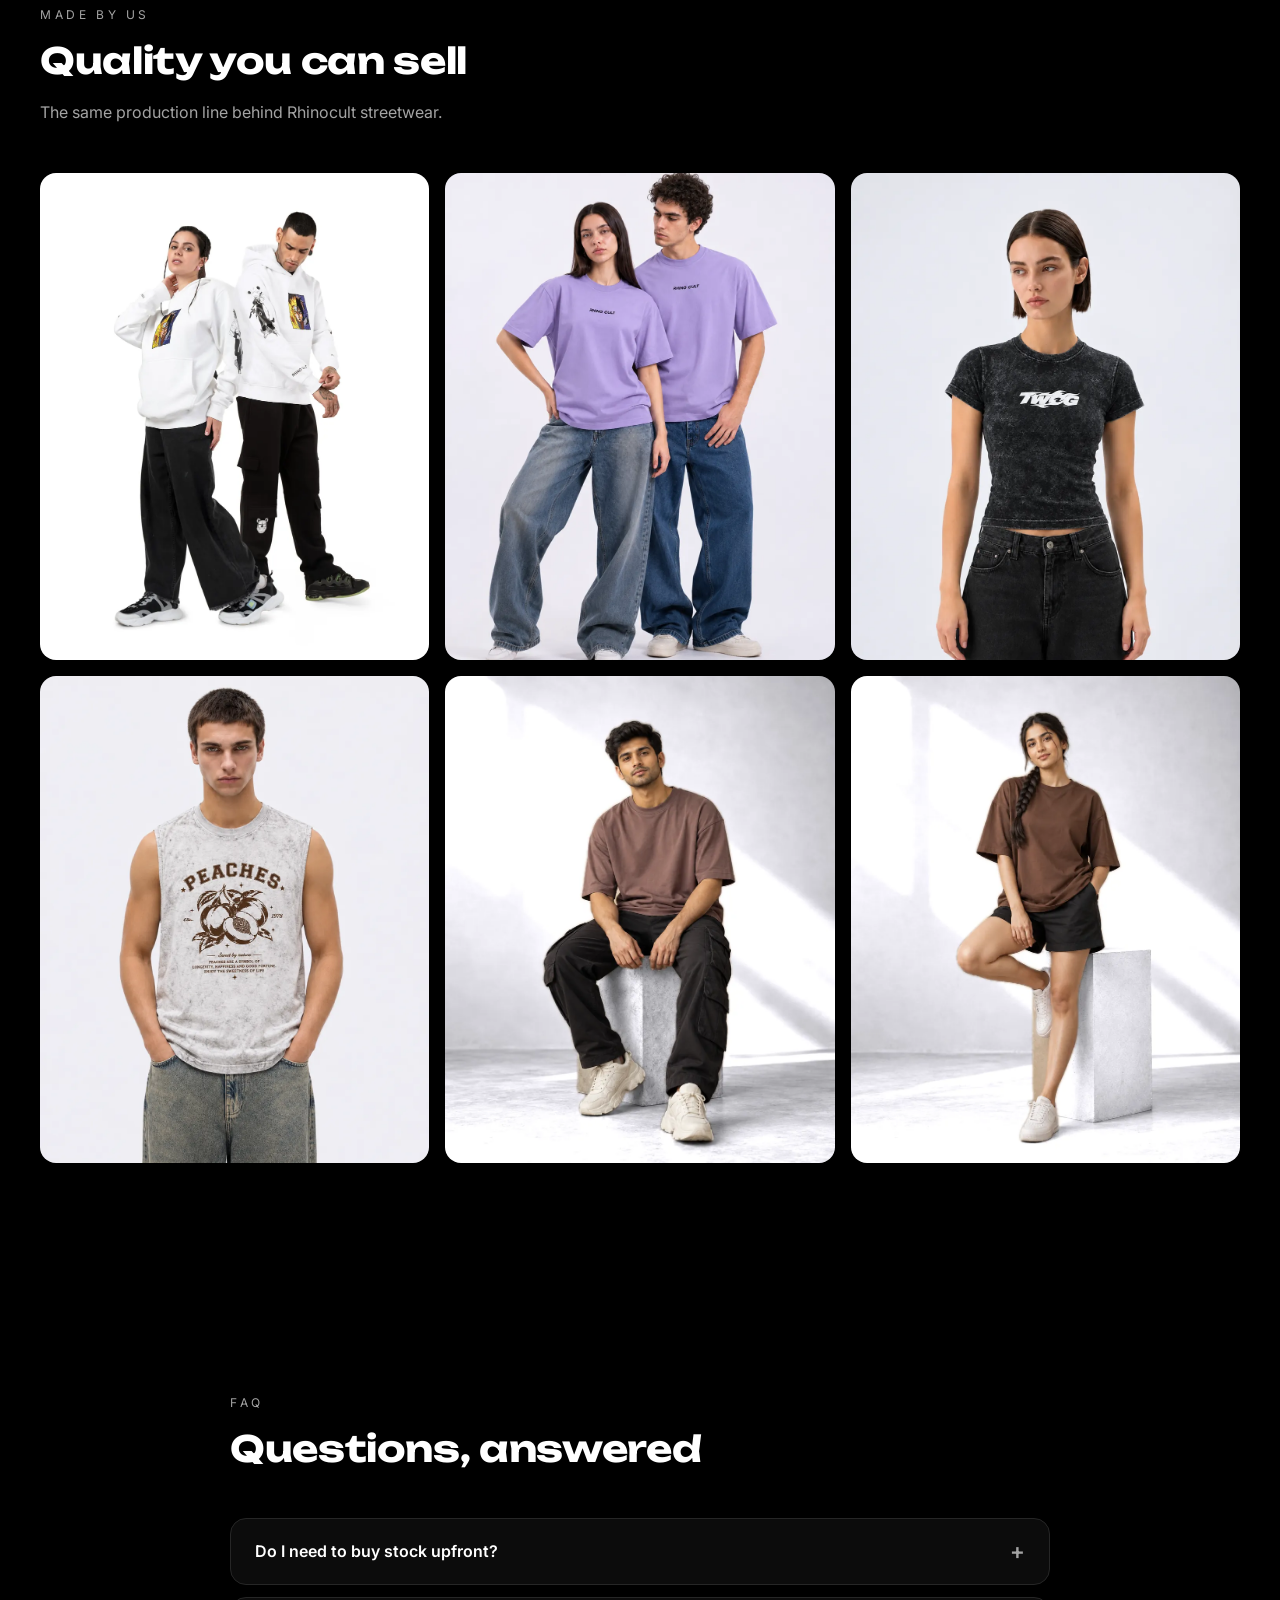
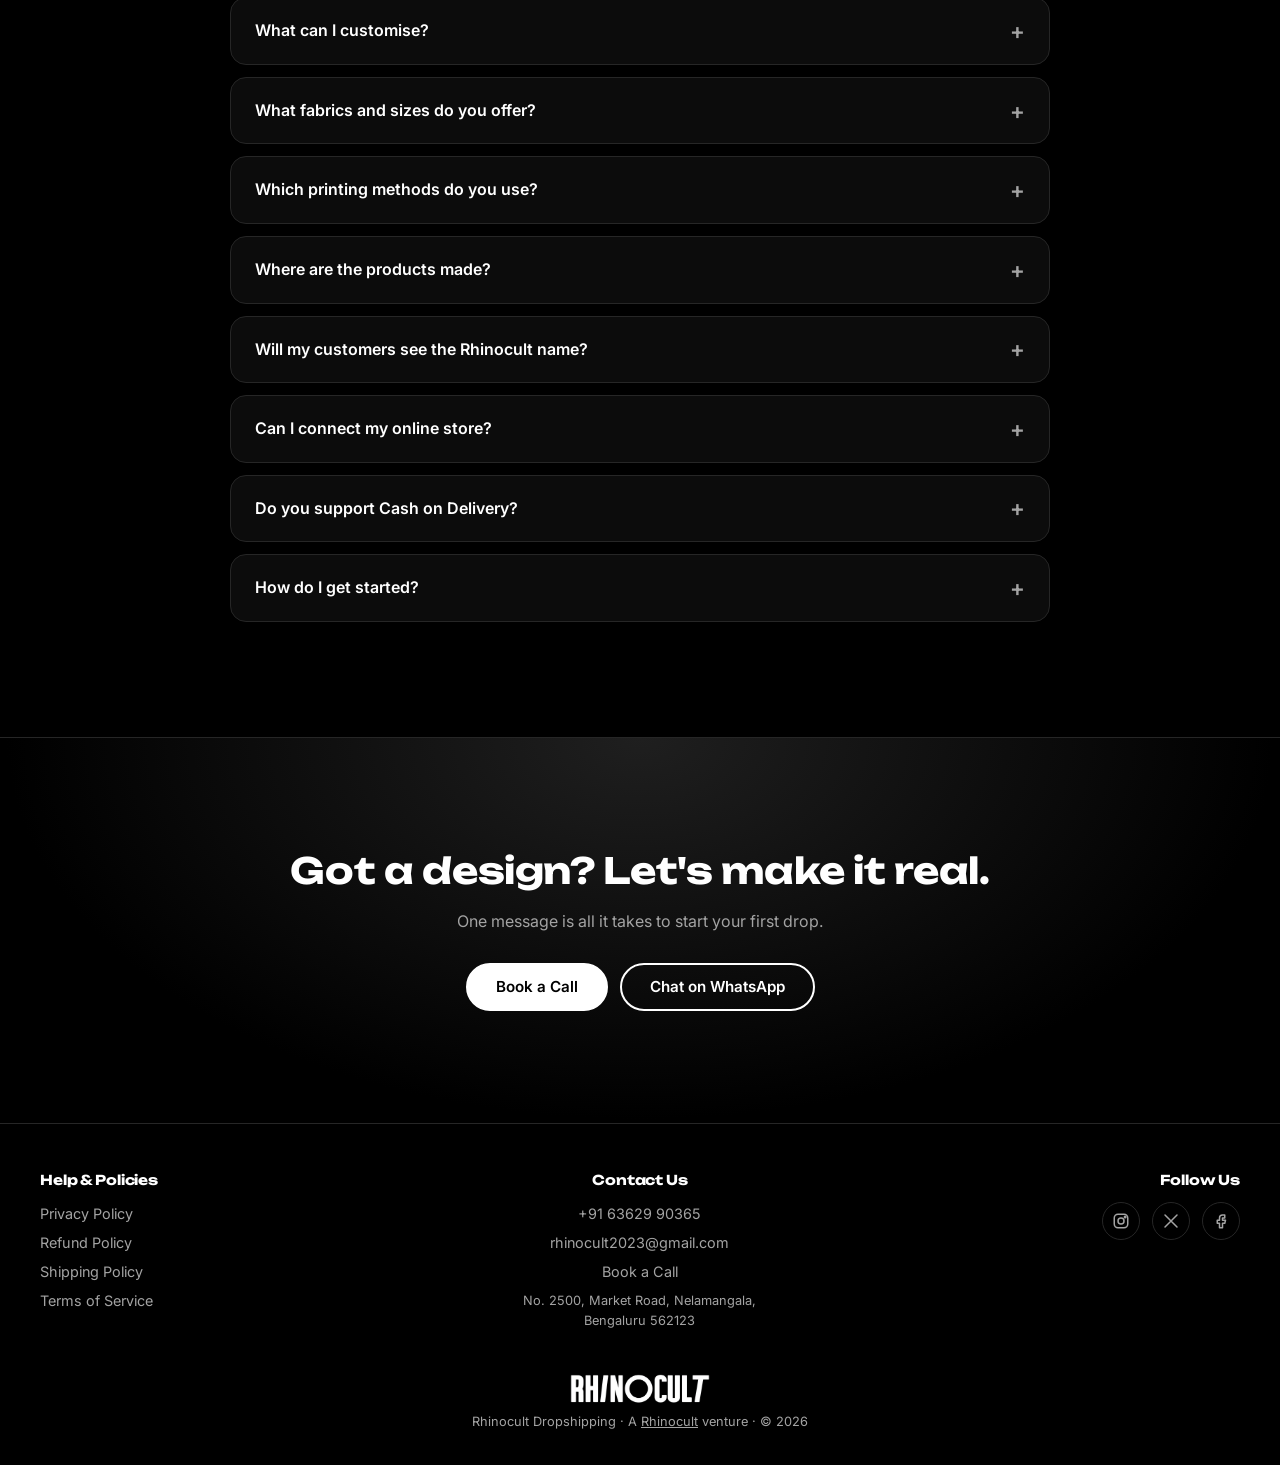
==== commit 7c29b377: "feat: realistic garment photos per colour and feature images matching copy Replace flat catalogue dr" ====
--- a/index.html
+++ b/index.html
@@ -83,7 +83,7 @@
         </div>
         <div class="product-grid">
           <article class="product-card" data-product="Oversized T-Shirt" data-specs="240 GSM polycotton terry · Oversize fit, unisex · XS–XL">
-            <div class="product-media"><img class="product-img" src="assets/img/catalog/oversized-black.webp" alt="Oversized T-Shirt in Black" loading="lazy" width="480" height="570"></div>
+            <div class="product-media"><img class="product-img" src="assets/img/catalog/oversized-black.webp" alt="Oversized T-Shirt in Black" loading="lazy" width="720" height="855"></div>
             <div class="product-body">
               <h3>Oversized T-Shirts</h3>
               <p class="product-specs"><span>240 GSM polycotton terry</span> · <span>Oversize fit, unisex</span> · <span>XS–XL</span></p>
@@ -108,7 +108,7 @@
             </div>
           </article>
           <article class="product-card" data-product="Sweatshirt" data-specs="330 GSM polycotton fleece · Regular fit, unisex · S–XXL">
-            <div class="product-media"><img class="product-img" src="assets/img/catalog/sweatshirt-black.webp" alt="Sweatshirt in Black" loading="lazy" width="480" height="570"></div>
+            <div class="product-media"><img class="product-img" src="assets/img/catalog/sweatshirt-black.webp" alt="Sweatshirt in Black" loading="lazy" width="720" height="855"></div>
             <div class="product-body">
               <h3>Sweatshirts</h3>
               <p class="product-specs"><span>330 GSM polycotton fleece</span> · <span>Regular fit, unisex</span> · <span>S–XXL</span></p>
@@ -123,7 +123,7 @@
             </div>
           </article>
           <article class="product-card" data-product="Hoodie" data-specs="330 GSM polycotton fleece · Regular fit, unisex · S–XXL">
-            <div class="product-media"><img class="product-img" src="assets/img/catalog/hoodie-black.webp" alt="Hoodie in Black" loading="lazy" width="480" height="570"></div>
+            <div class="product-media"><img class="product-img" src="assets/img/catalog/hoodie-black.webp" alt="Hoodie in Black" loading="lazy" width="720" height="855"></div>
             <div class="product-body">
               <h3>Hoodies</h3>
               <p class="product-specs"><span>330 GSM polycotton fleece</span> · <span>Regular fit, unisex</span> · <span>S–XXL</span></p>
@@ -141,7 +141,7 @@
             </div>
           </article>
           <article class="product-card" data-product="Tank Top" data-specs="240 GSM cotton terry · Muscle-tee cut, regular fit · 3 acid wash + 4 solid">
-            <div class="product-media"><img class="product-img" src="assets/img/catalog/tank-acid-black.webp" alt="Tank Top in Acid-Black" loading="lazy" width="480" height="570"></div>
+            <div class="product-media"><img class="product-img" src="assets/img/catalog/tank-acid-black.webp" alt="Tank Top in Acid-Black" loading="lazy" width="720" height="855"></div>
             <div class="product-body">
               <h3>Tank Tops</h3>
               <p class="product-specs"><span>240 GSM cotton terry</span> · <span>Muscle-tee cut, regular fit</span> · <span>3 acid wash + 4 solid</span></p>
@@ -159,7 +159,7 @@
             </div>
           </article>
           <article class="product-card" data-product="Baby Top" data-specs="240 GSM cotton terry · Cropped fit · All acid wash">
-            <div class="product-media"><img class="product-img" src="assets/img/catalog/babytop-acid-black.webp" alt="Baby Top in Acid-Black" loading="lazy" width="480" height="570"></div>
+            <div class="product-media"><img class="product-img" src="assets/img/catalog/babytop-acid-black.webp" alt="Baby Top in Acid-Black" loading="lazy" width="720" height="855"></div>
             <div class="product-body">
               <h3>Baby Tops</h3>
               <p class="product-specs"><span>240 GSM cotton terry</span> · <span>Cropped fit</span> · <span>All acid wash</span></p>
@@ -193,7 +193,7 @@
     <section class="section features" id="why">
       <div class="container">
         <article class="feature">
-          <div class="feature-media"><img src="assets/img/hoodie-white.webp" alt="Couple wearing white printed hoodies" loading="lazy" width="1000" height="1333"></div>
+          <div class="feature-media"><img src="assets/img/feature-launch.webp" alt="Brand founder getting a new order notification on his phone, with one folded tee and a mailer on the desk" loading="lazy" width="768" height="1024"></div>
           <div class="feature-copy">
             <h2>Launch without the risk</h2>
             <ul class="checks">
@@ -205,7 +205,7 @@
           </div>
         </article>
         <article class="feature feature-reverse">
-          <div class="feature-media"><img src="assets/img/tee-oversized.webp" alt="Oversized black graphic t-shirts" loading="lazy" width="1000" height="1333"></div>
+          <div class="feature-media"><img src="assets/img/feature-label.webp" alt="Custom woven neck label and hang tag on a black tee next to a puff-printed white hoodie" loading="lazy" width="768" height="1024"></div>
           <div class="feature-copy">
             <h2>Built like a real label</h2>
             <ul class="checks">
@@ -218,7 +218,7 @@
           </div>
         </article>
         <article class="feature">
-          <div class="feature-media"><img src="assets/img/sweatshirt.webp" alt="Couple in matching sweatshirts" loading="lazy" width="1000" height="1333"></div>
+          <div class="feature-media"><img src="assets/img/feature-logistics.webp" alt="Order being packed into a courier mailer with a shipping label at a dispatch desk" loading="lazy" width="768" height="1024"></div>
           <div class="feature-copy">
             <h2>Logistics? Ours to sweat.</h2>
             <ul class="checks">
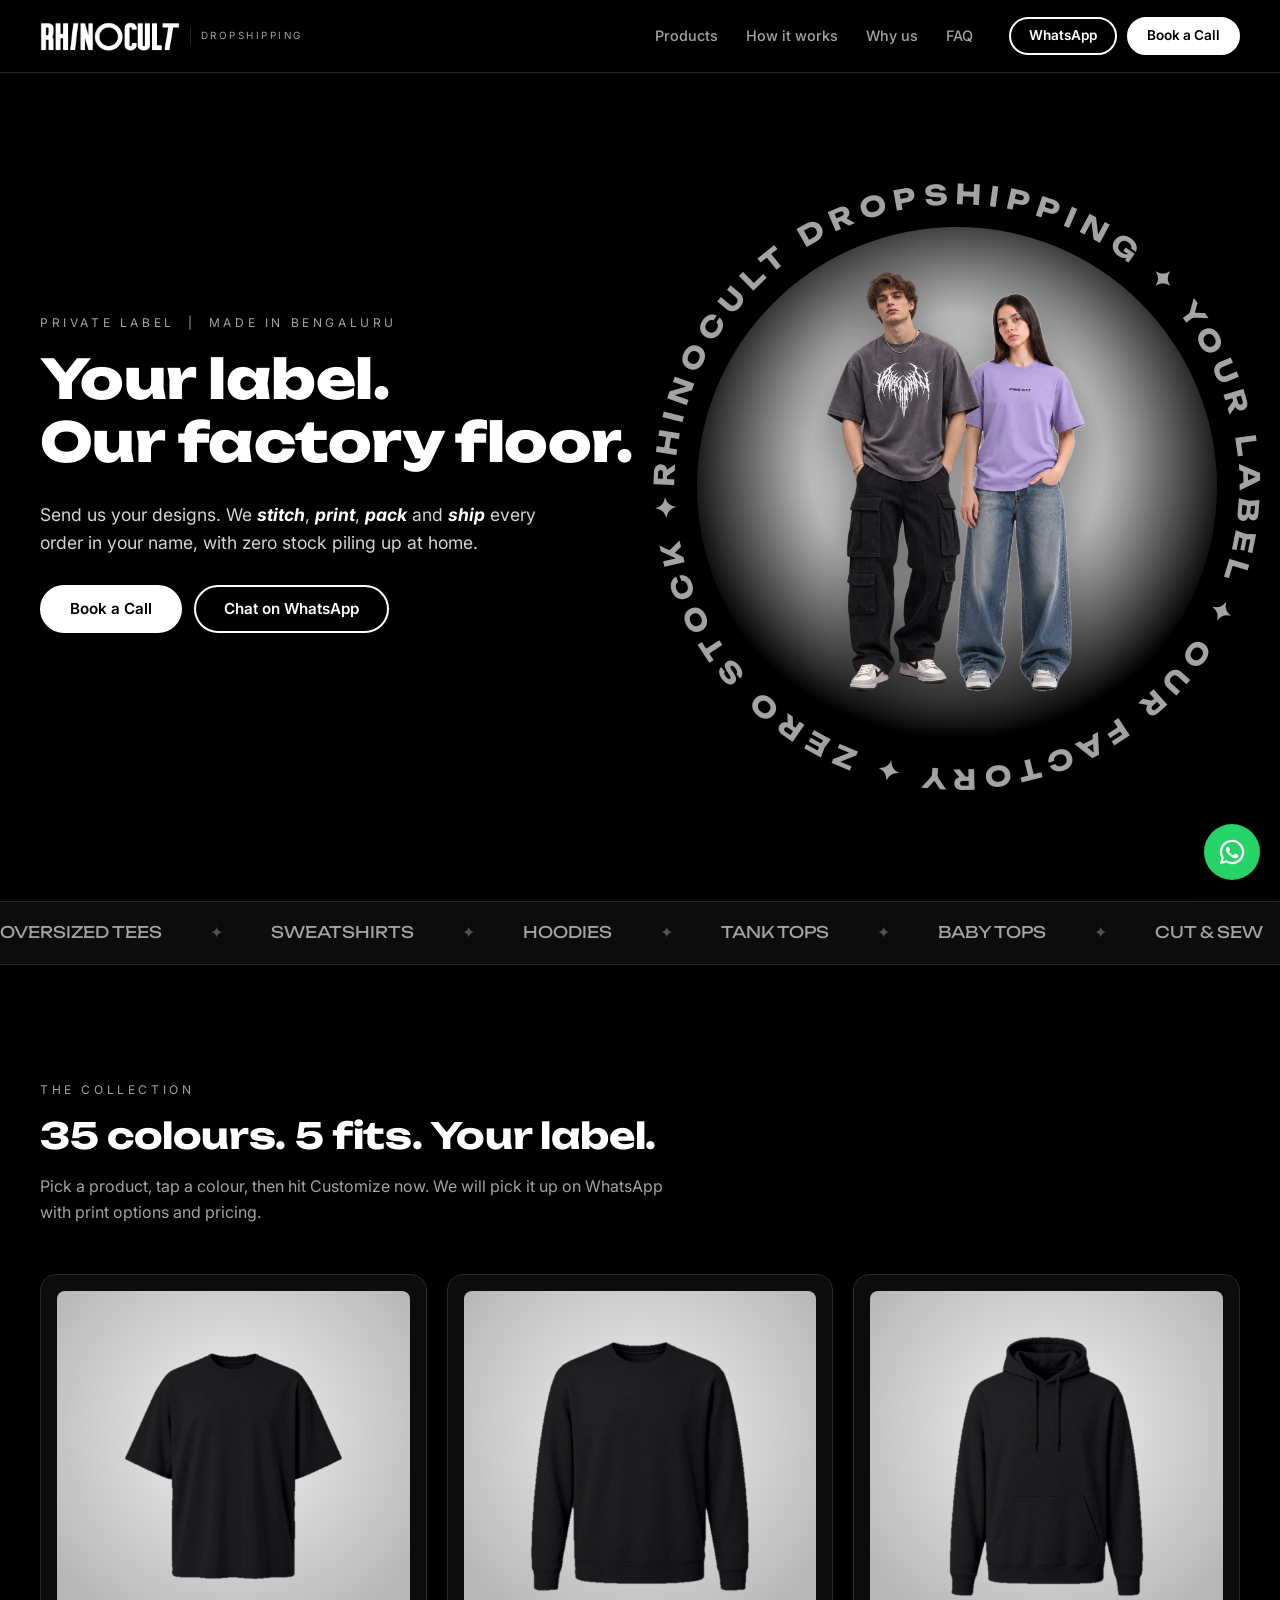
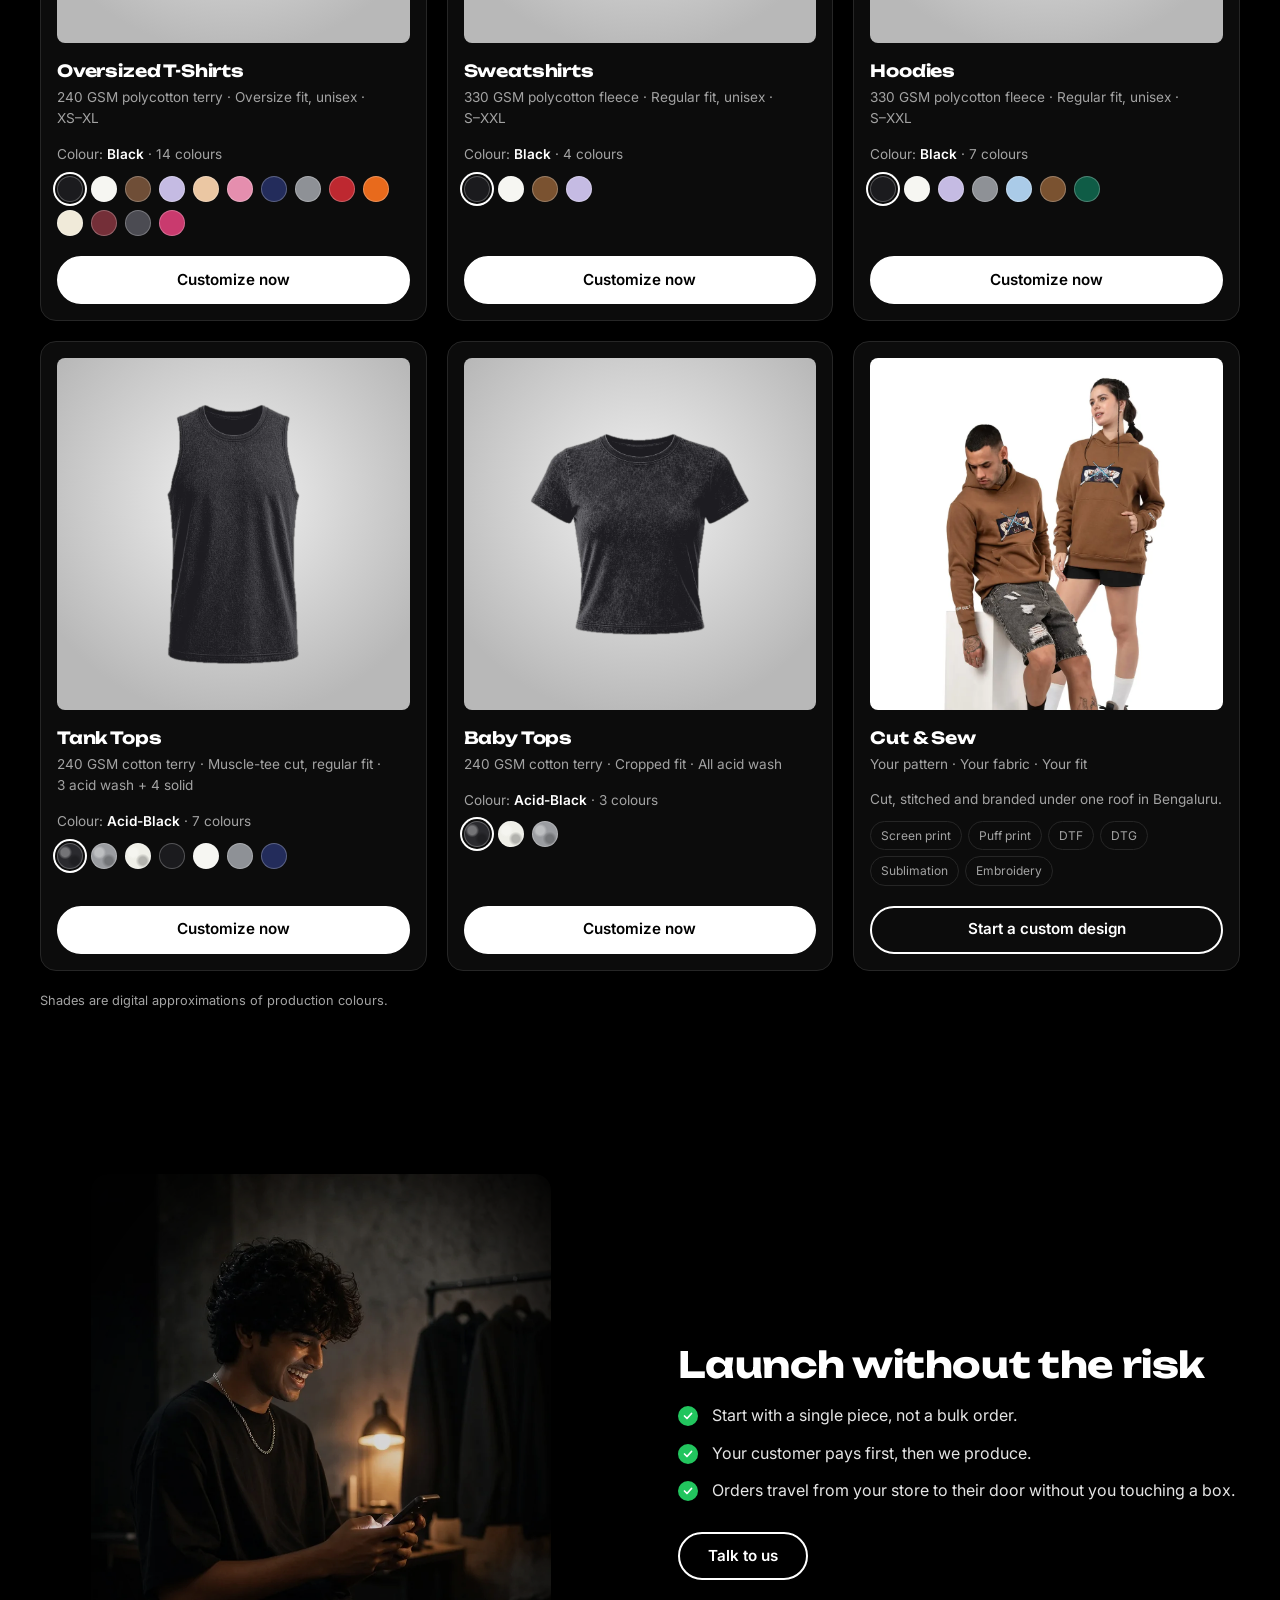
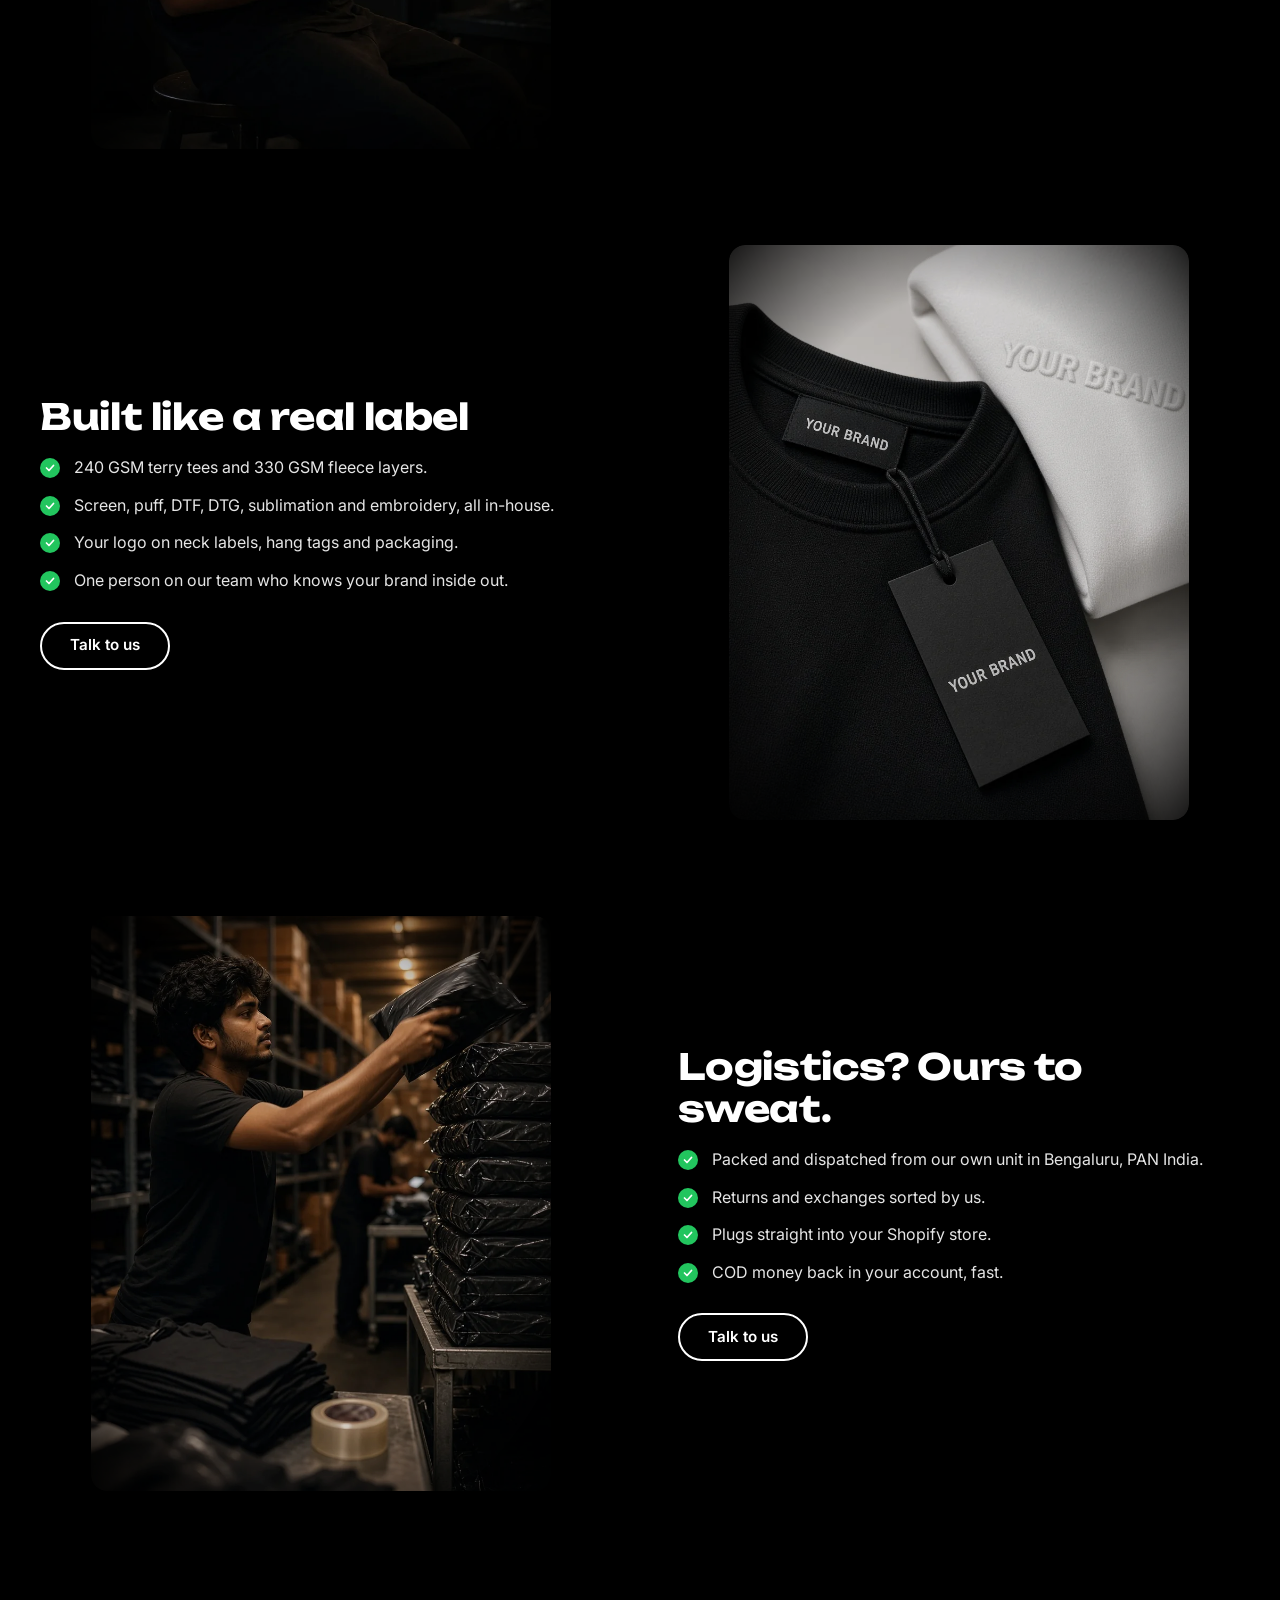
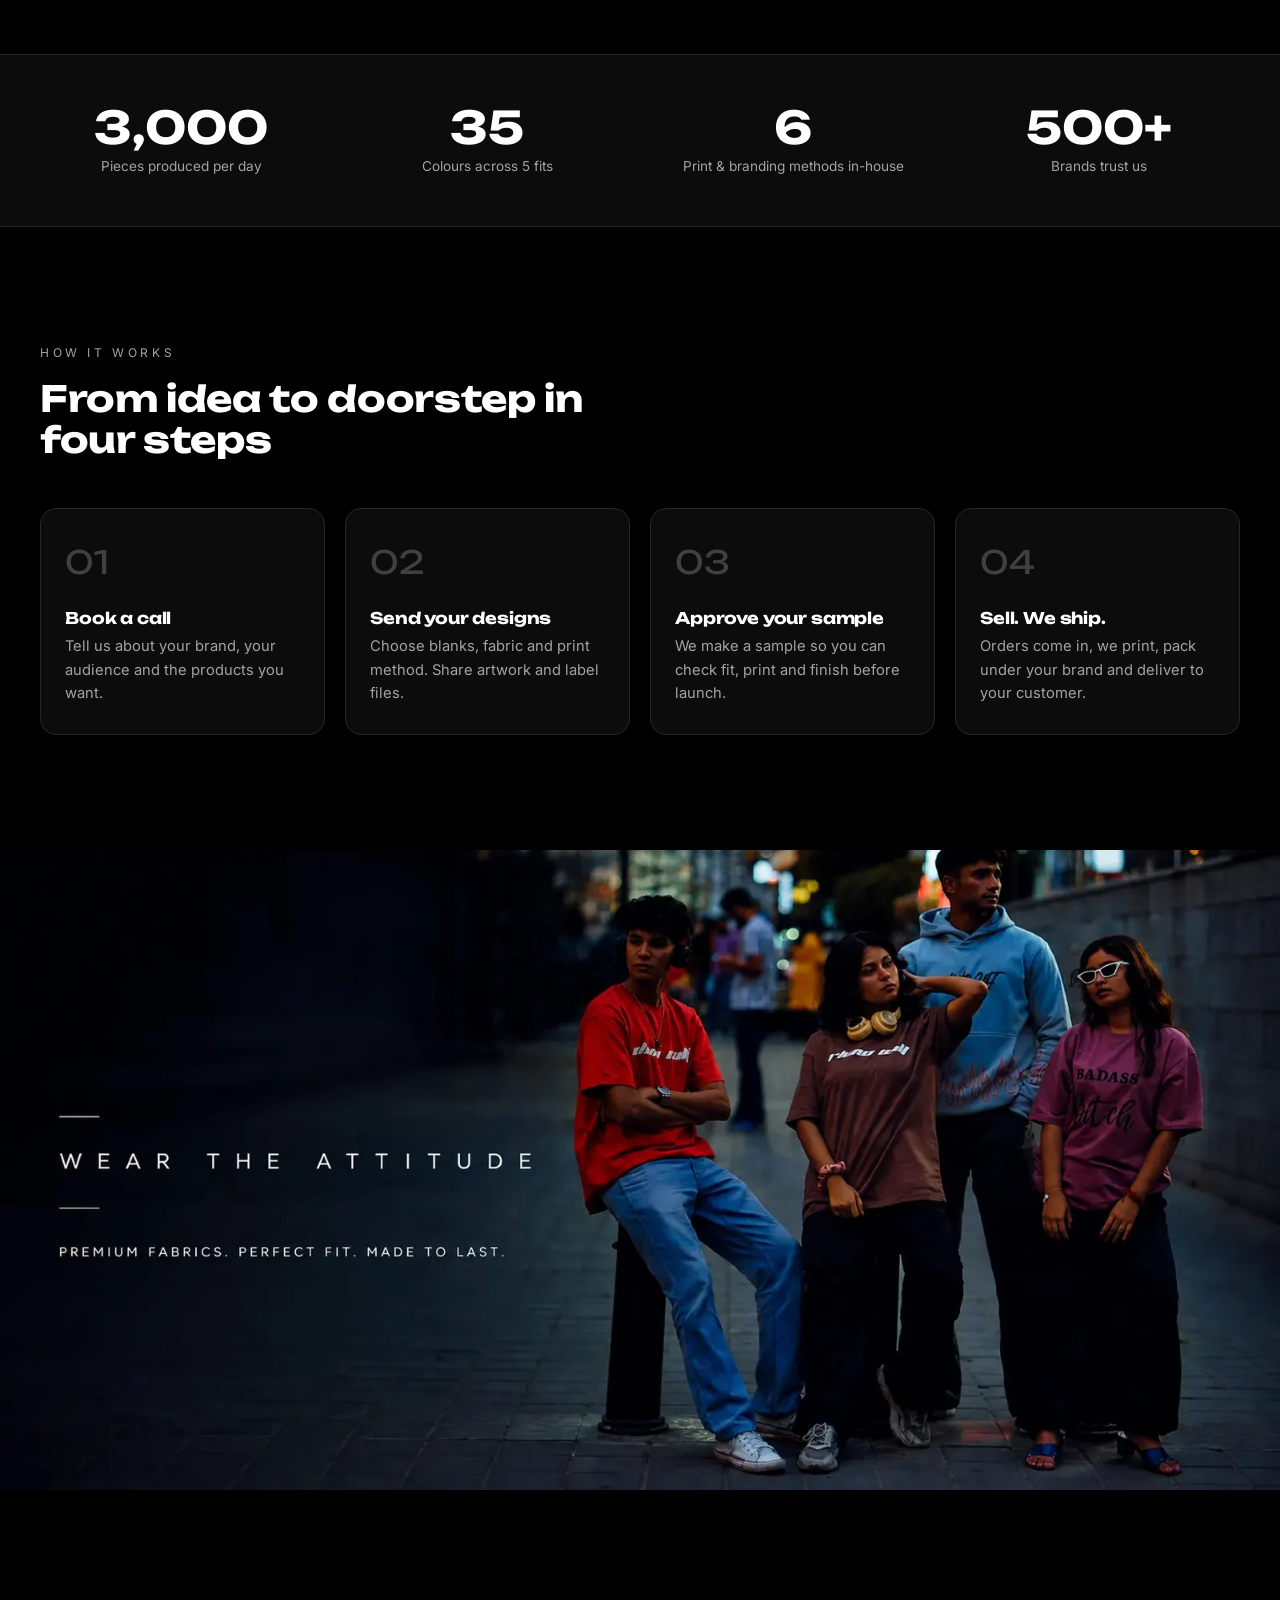
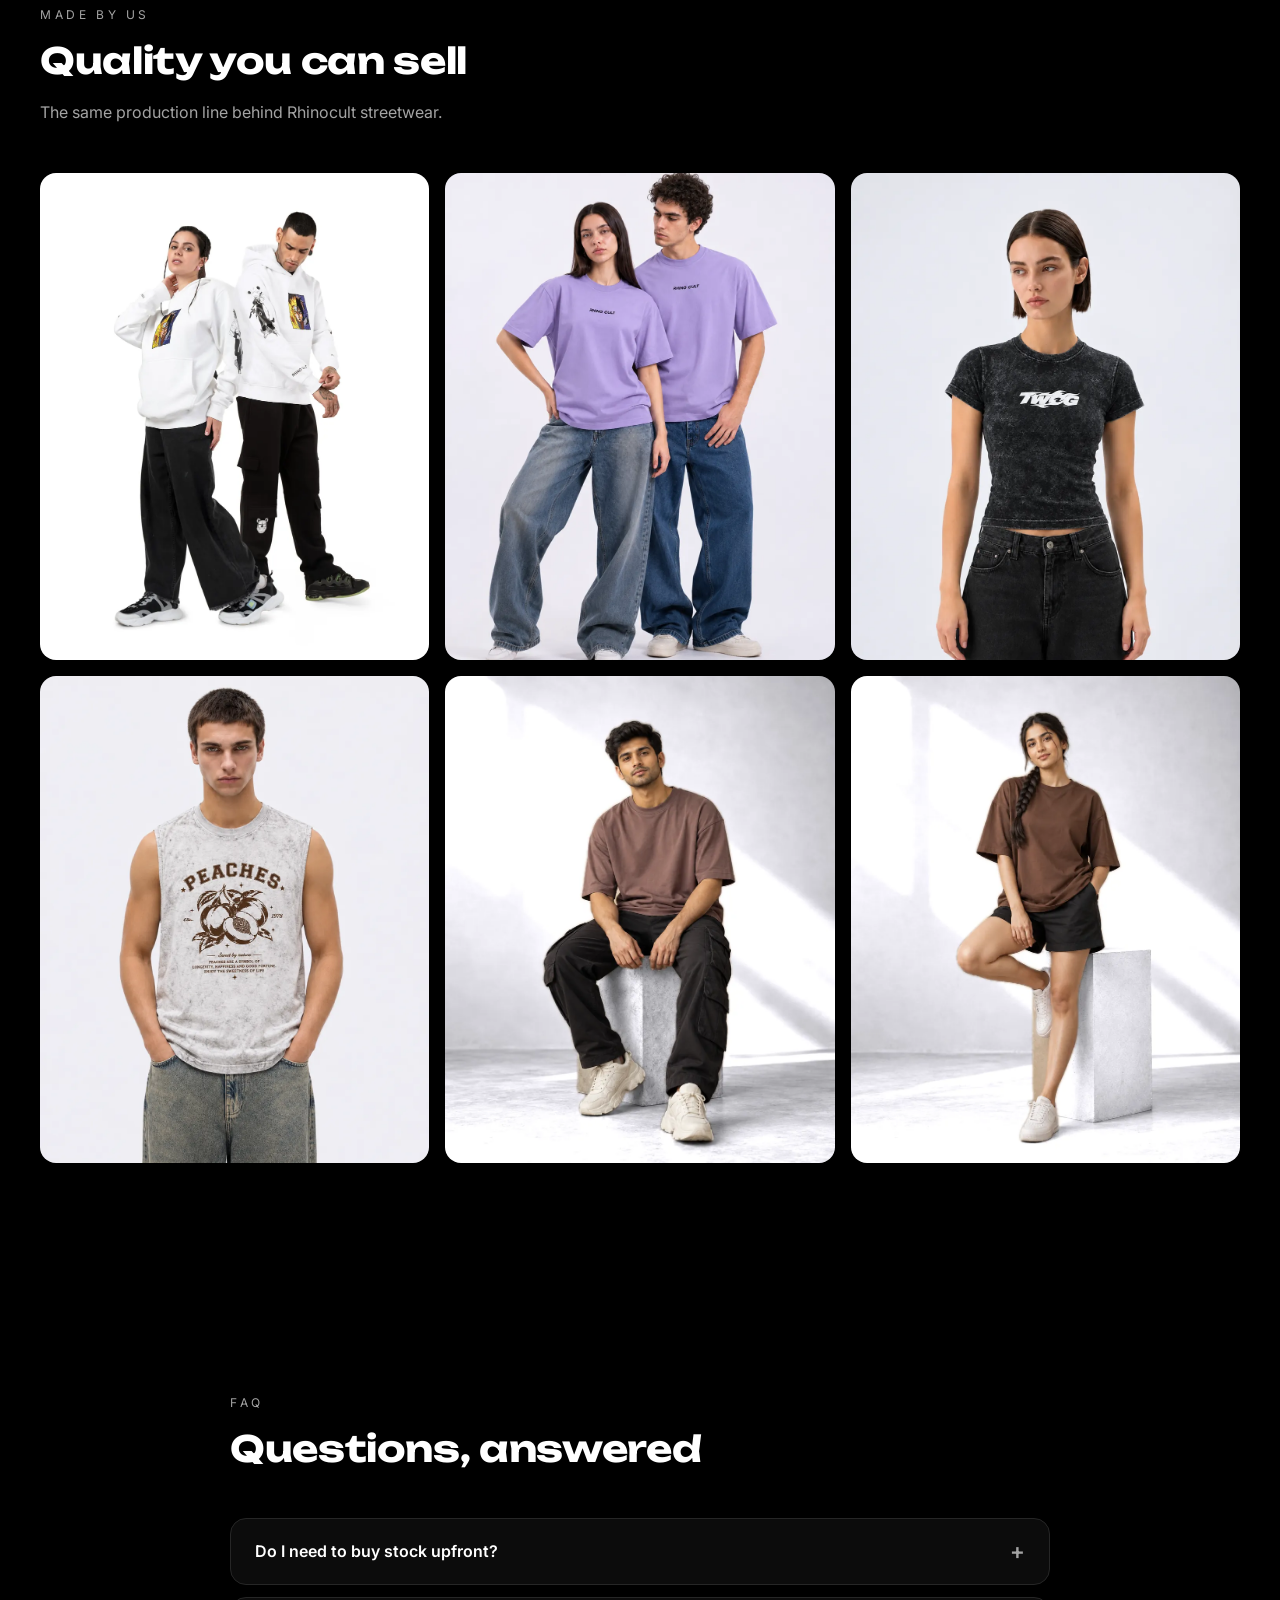
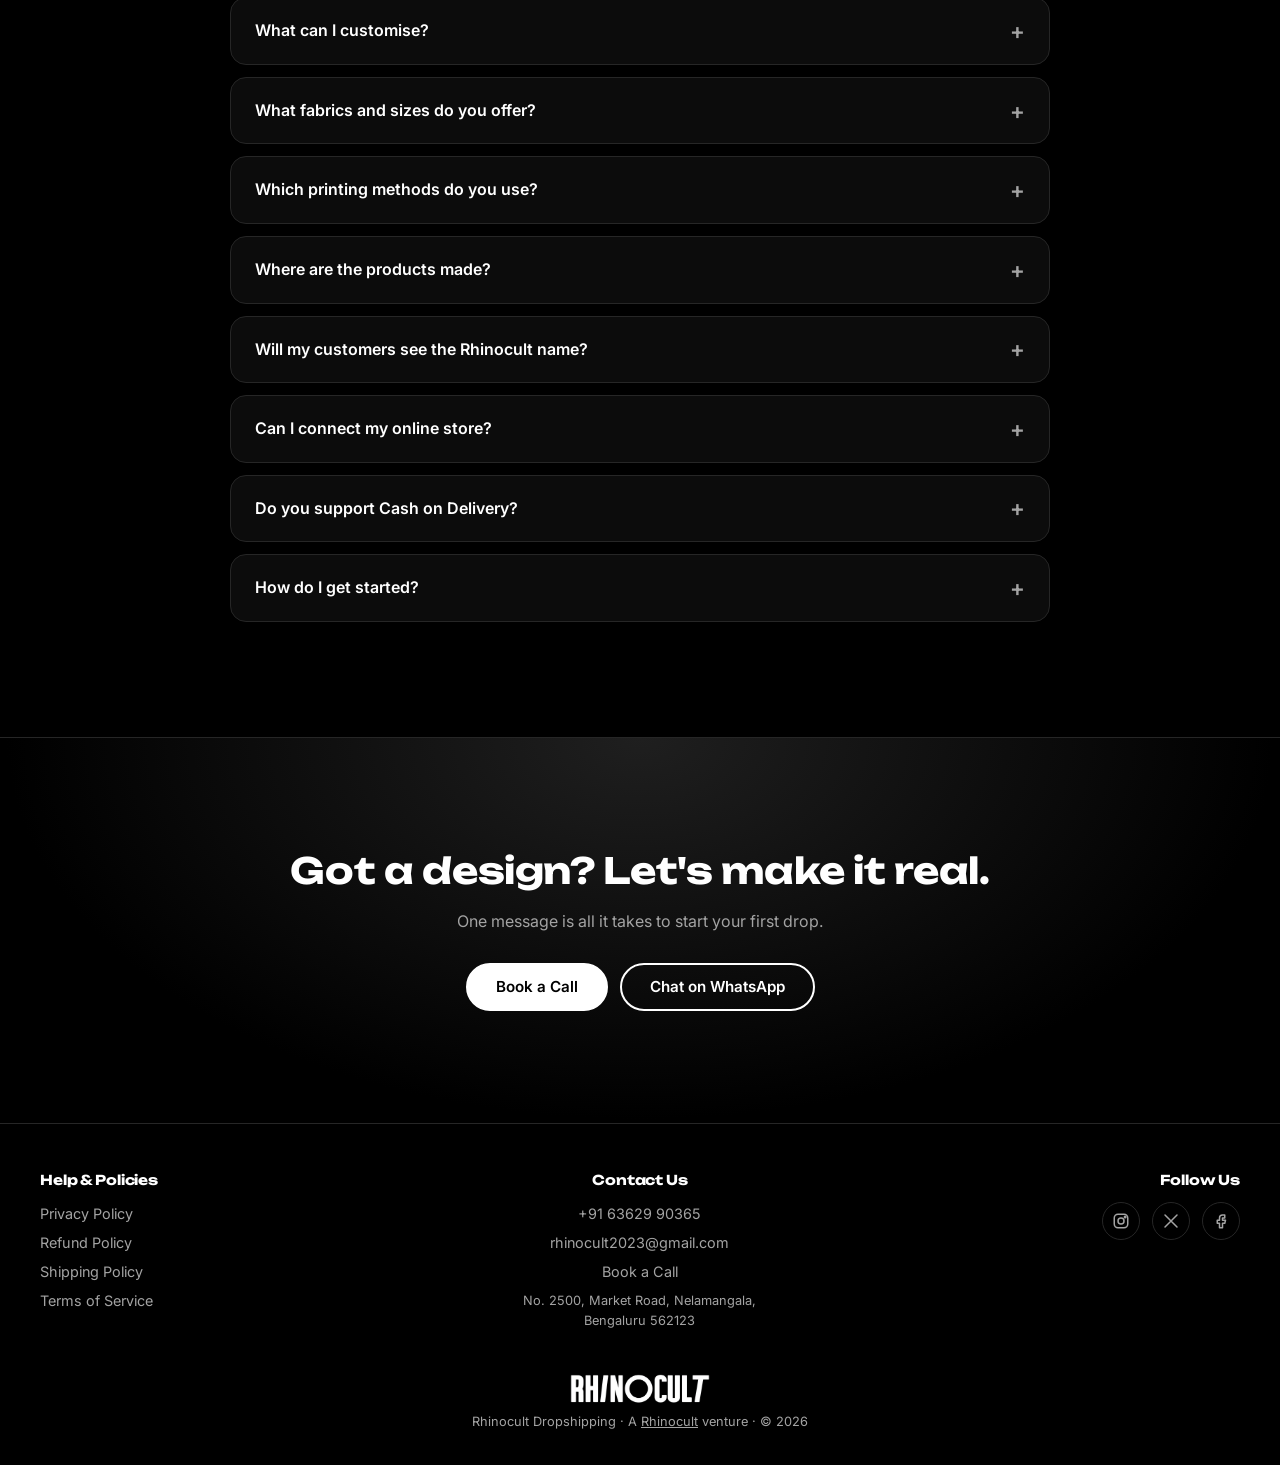
==== commit cee78bf8: "fix: regenerate launch and logistics feature images with cinematic angles Co-authored-by: Cursor <cu" ====
--- a/index.html
+++ b/index.html
@@ -193,7 +193,7 @@
     <section class="section features" id="why">
       <div class="container">
         <article class="feature">
-          <div class="feature-media"><img src="assets/img/feature-launch.webp" alt="Brand founder getting a new order notification on his phone, with one folded tee and a mailer on the desk" loading="lazy" width="768" height="1024"></div>
+          <div class="feature-media"><img src="assets/img/feature-launch.webp" alt="Young brand founder in his studio smiling at a new order on his phone" loading="lazy" width="768" height="1024"></div>
           <div class="feature-copy">
             <h2>Launch without the risk</h2>
             <ul class="checks">
@@ -218,7 +218,7 @@
           </div>
         </article>
         <article class="feature">
-          <div class="feature-media"><img src="assets/img/feature-logistics.webp" alt="Order being packed into a courier mailer with a shipping label at a dispatch desk" loading="lazy" width="768" height="1024"></div>
+          <div class="feature-media"><img src="assets/img/feature-logistics.webp" alt="Worker stacking packed courier parcels in a garment dispatch unit" loading="lazy" width="768" height="1024"></div>
           <div class="feature-copy">
             <h2>Logistics? Ours to sweat.</h2>
             <ul class="checks">
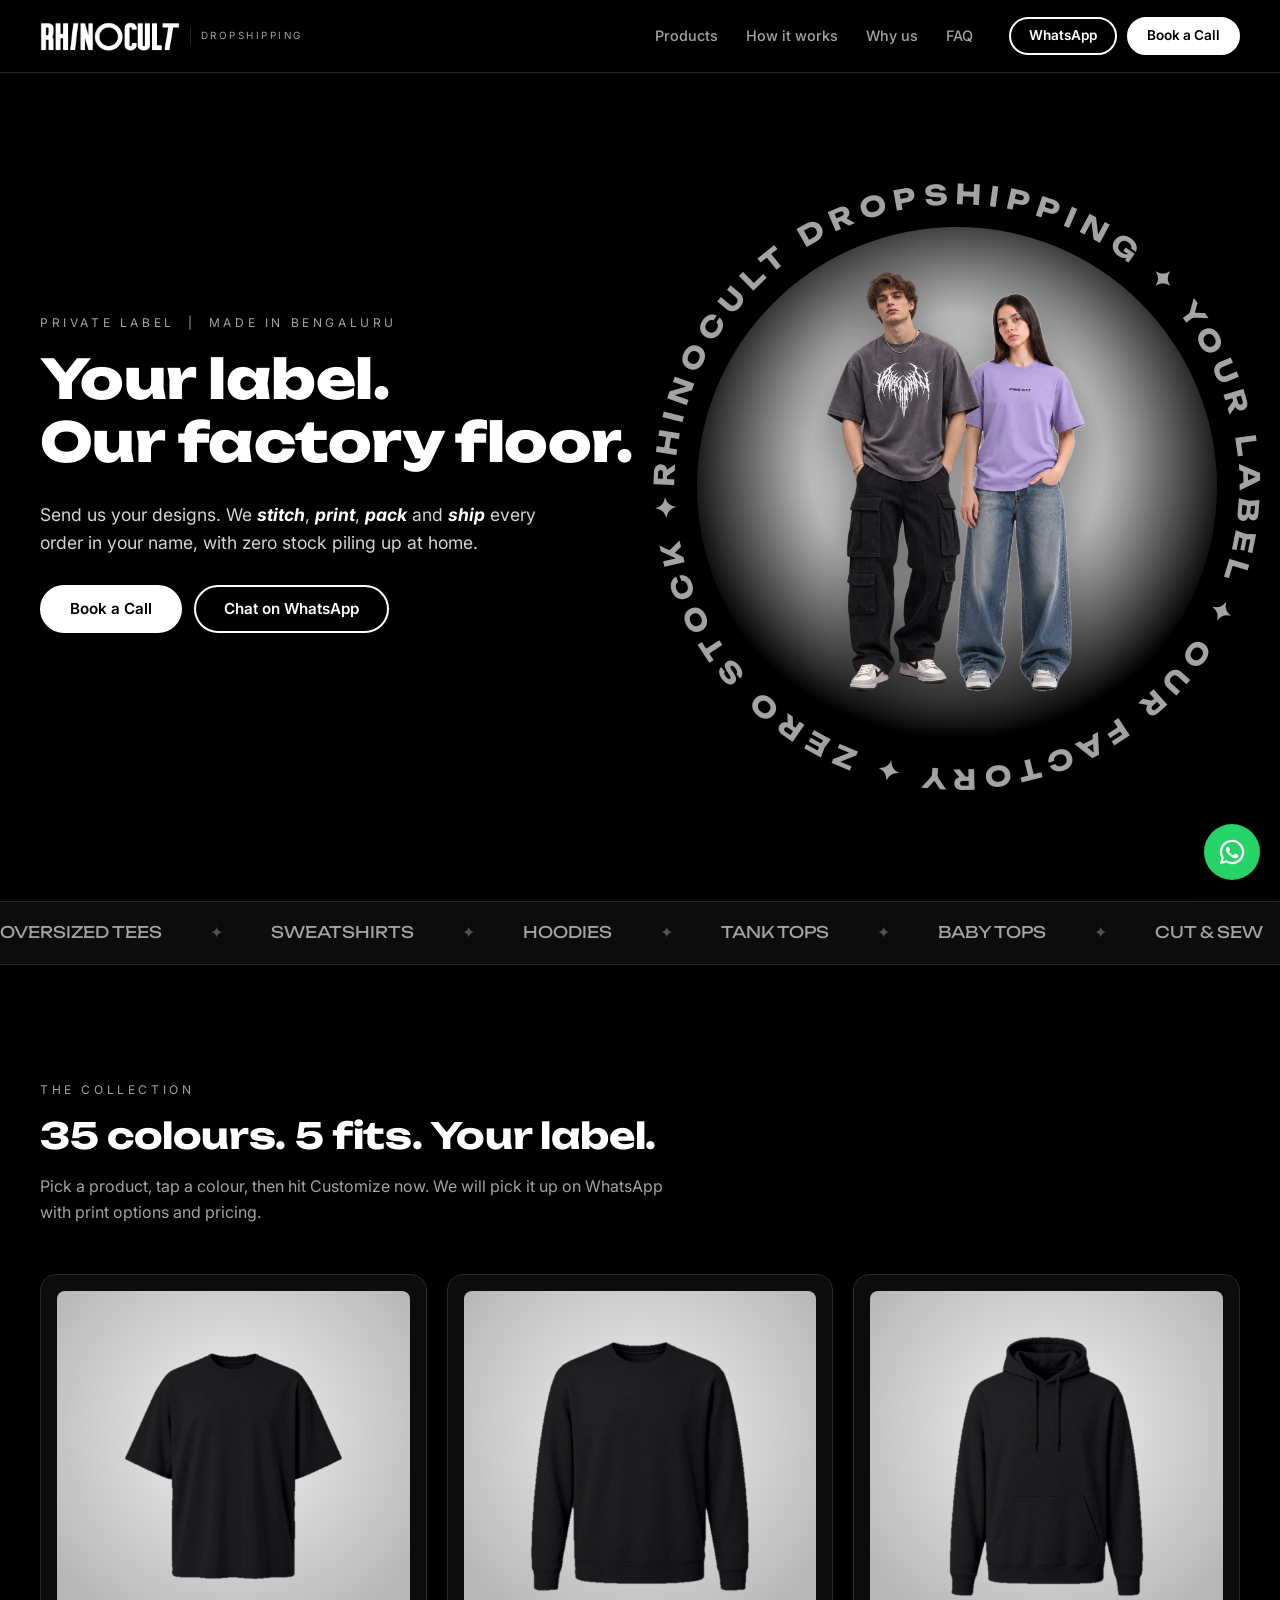
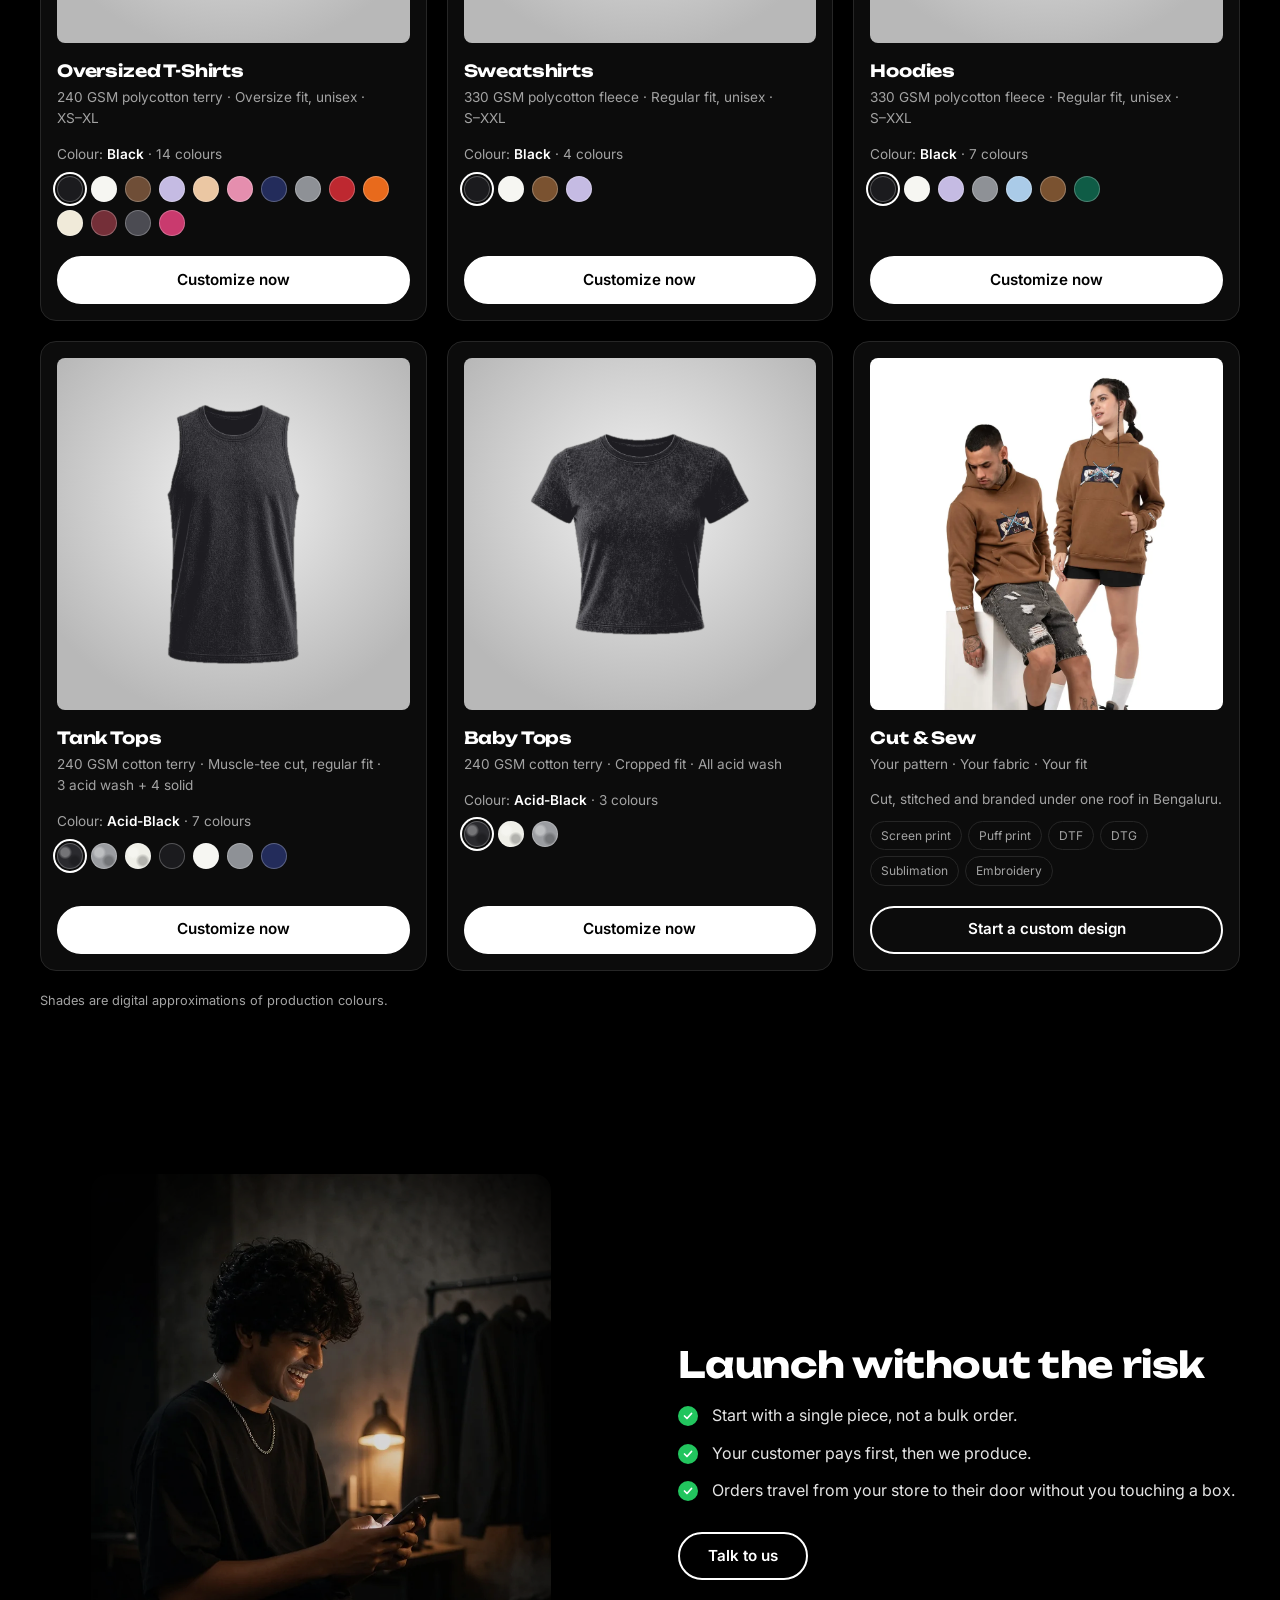
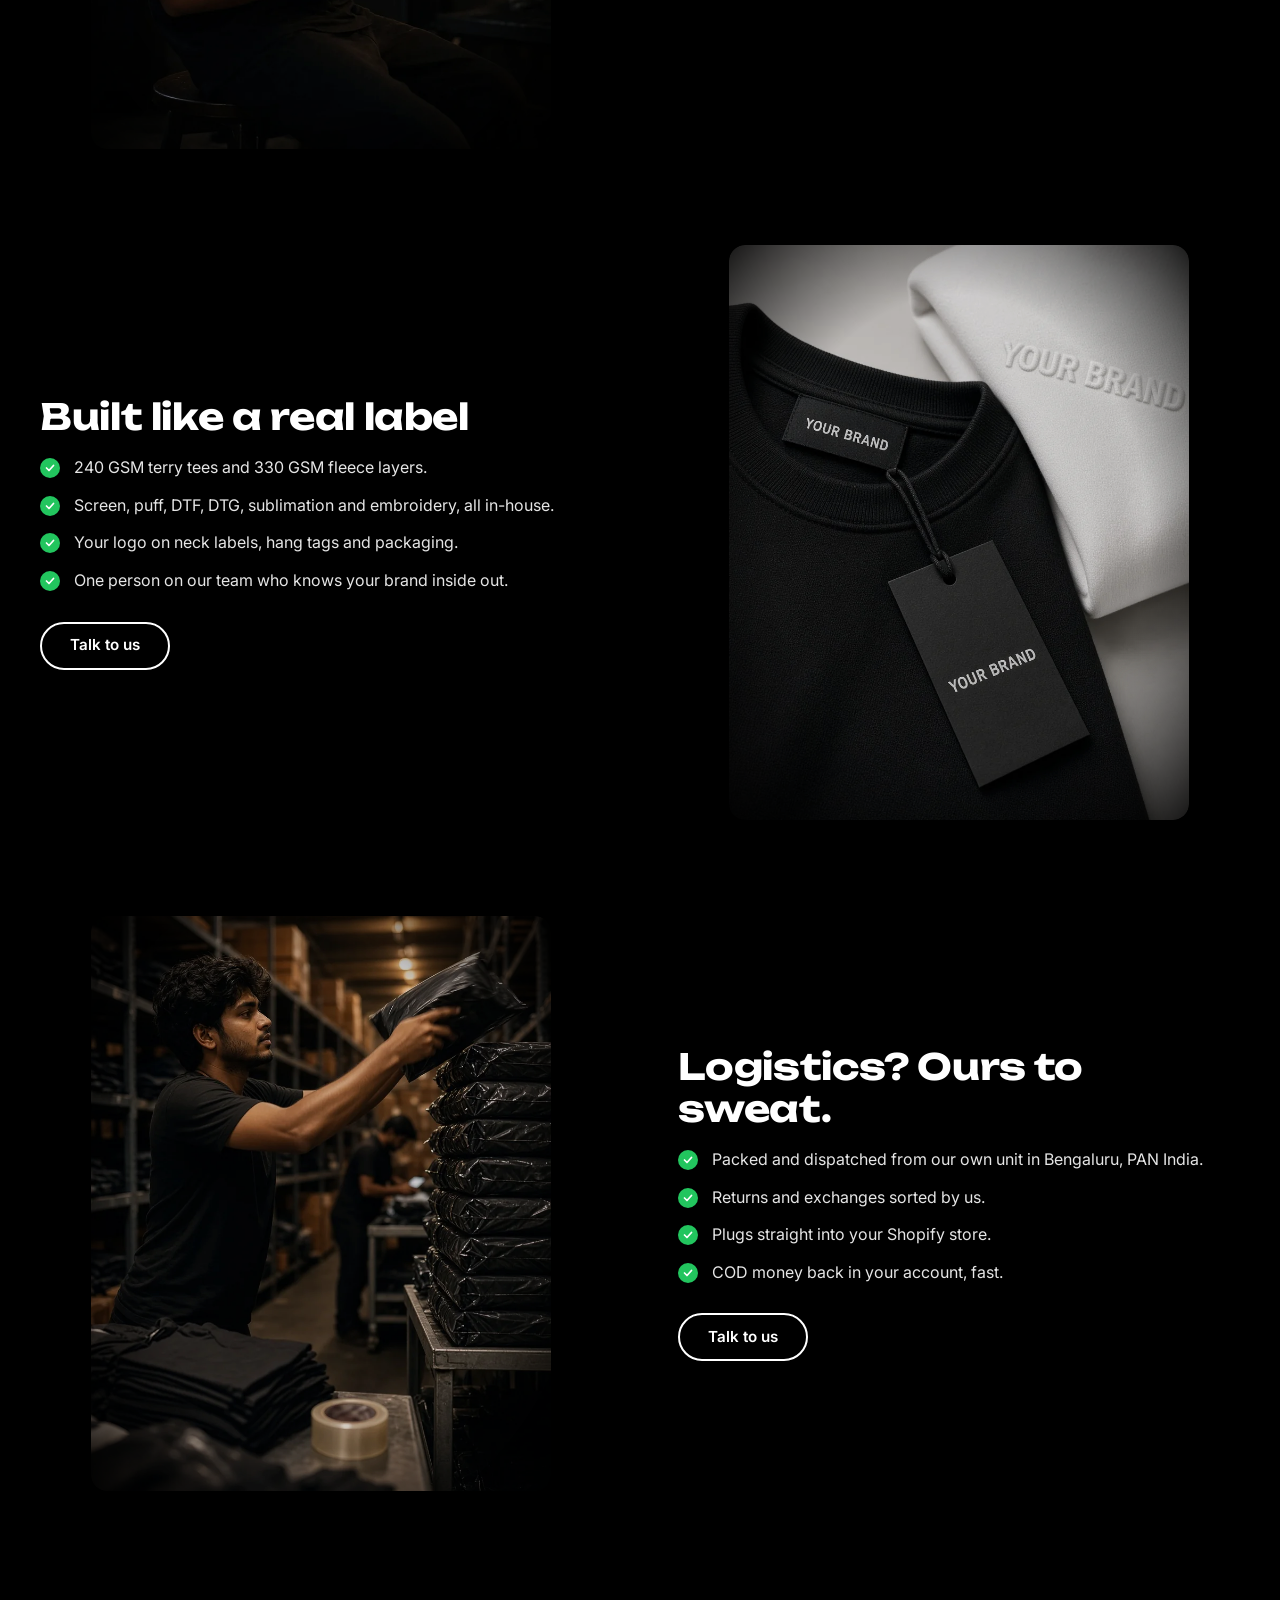
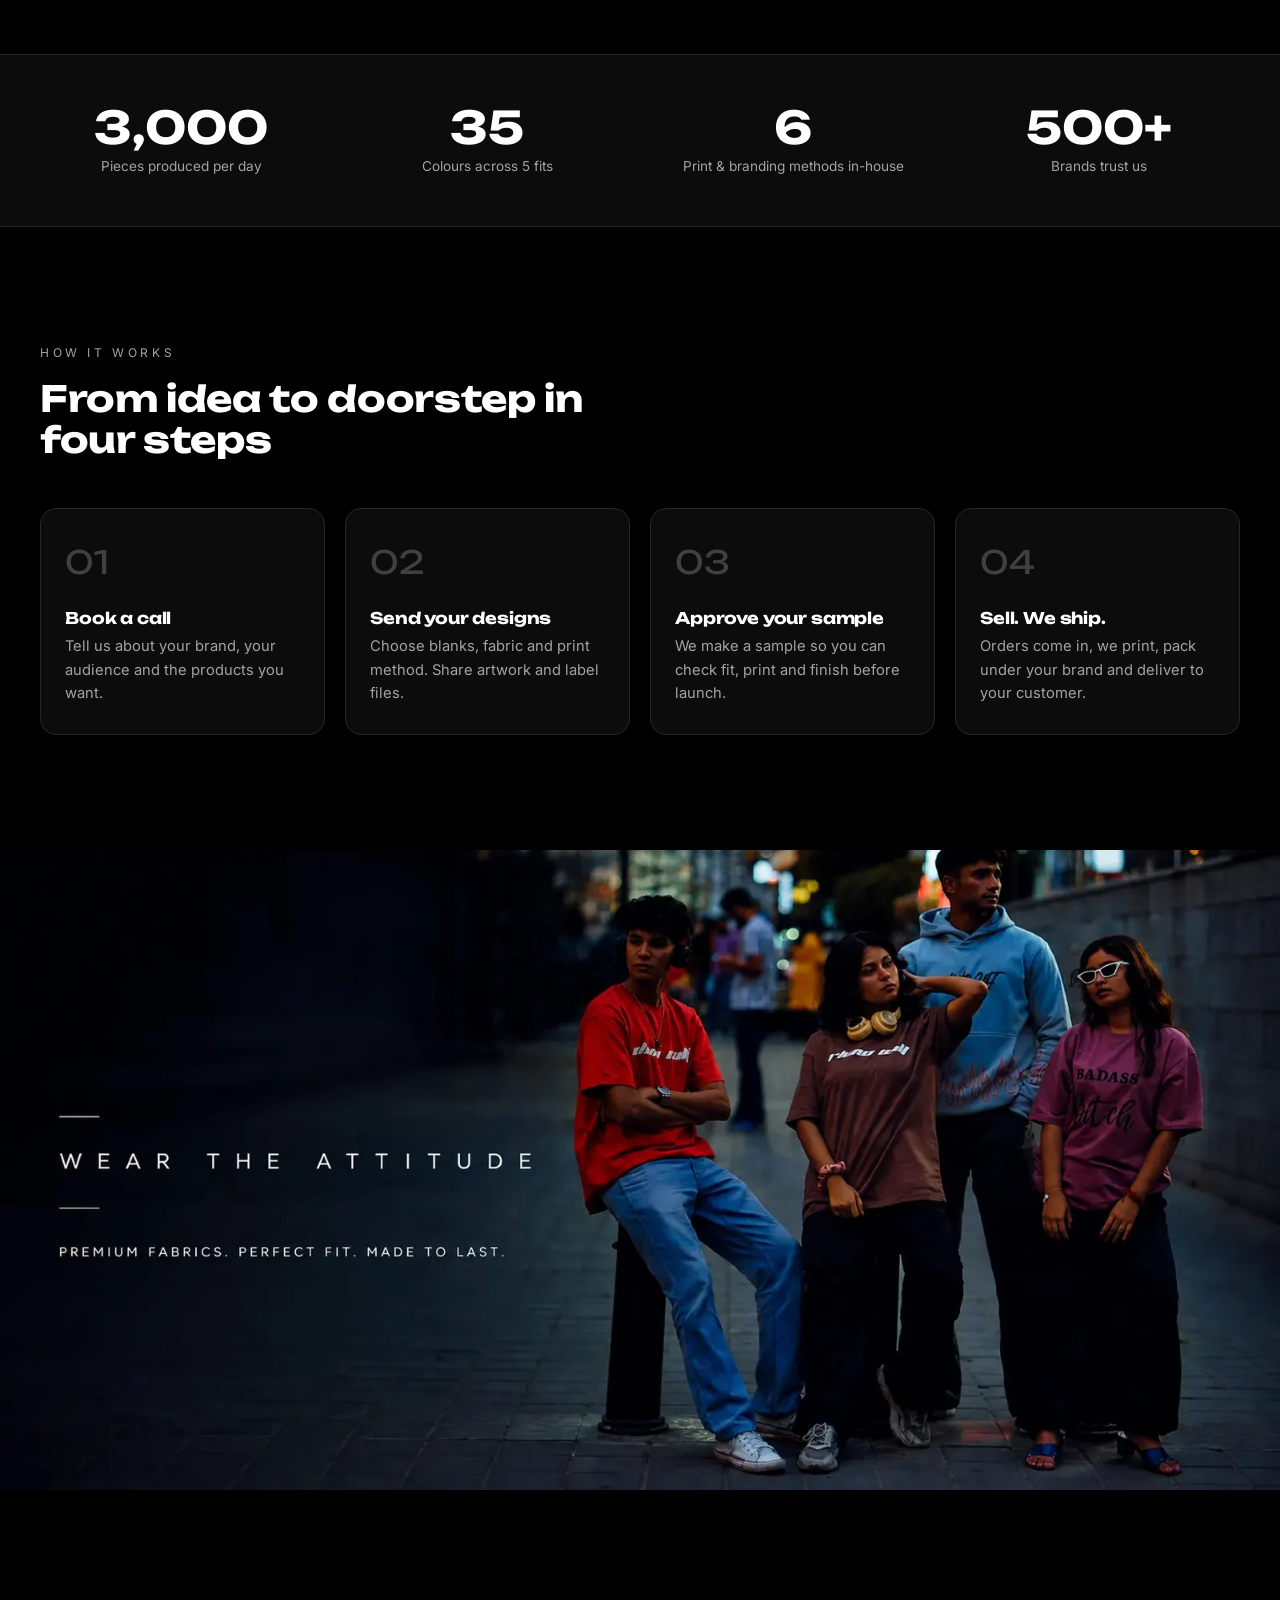
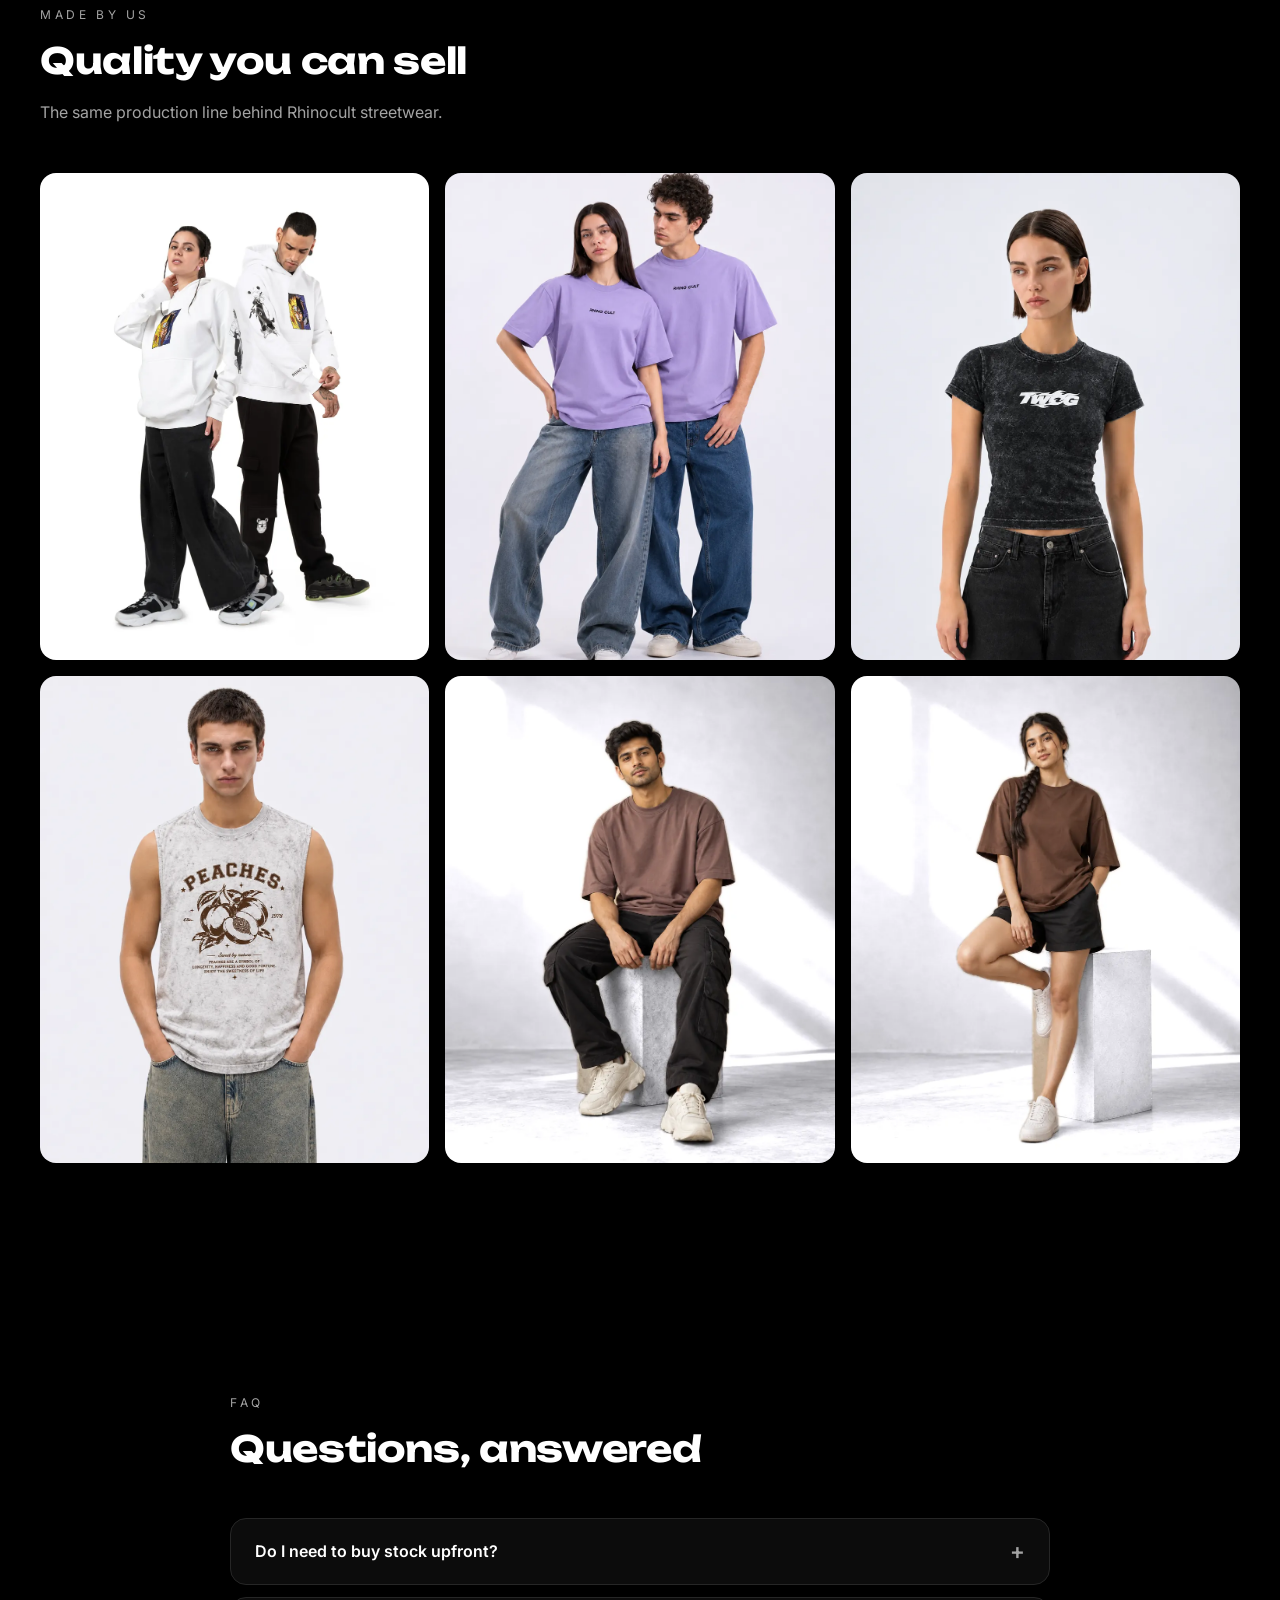
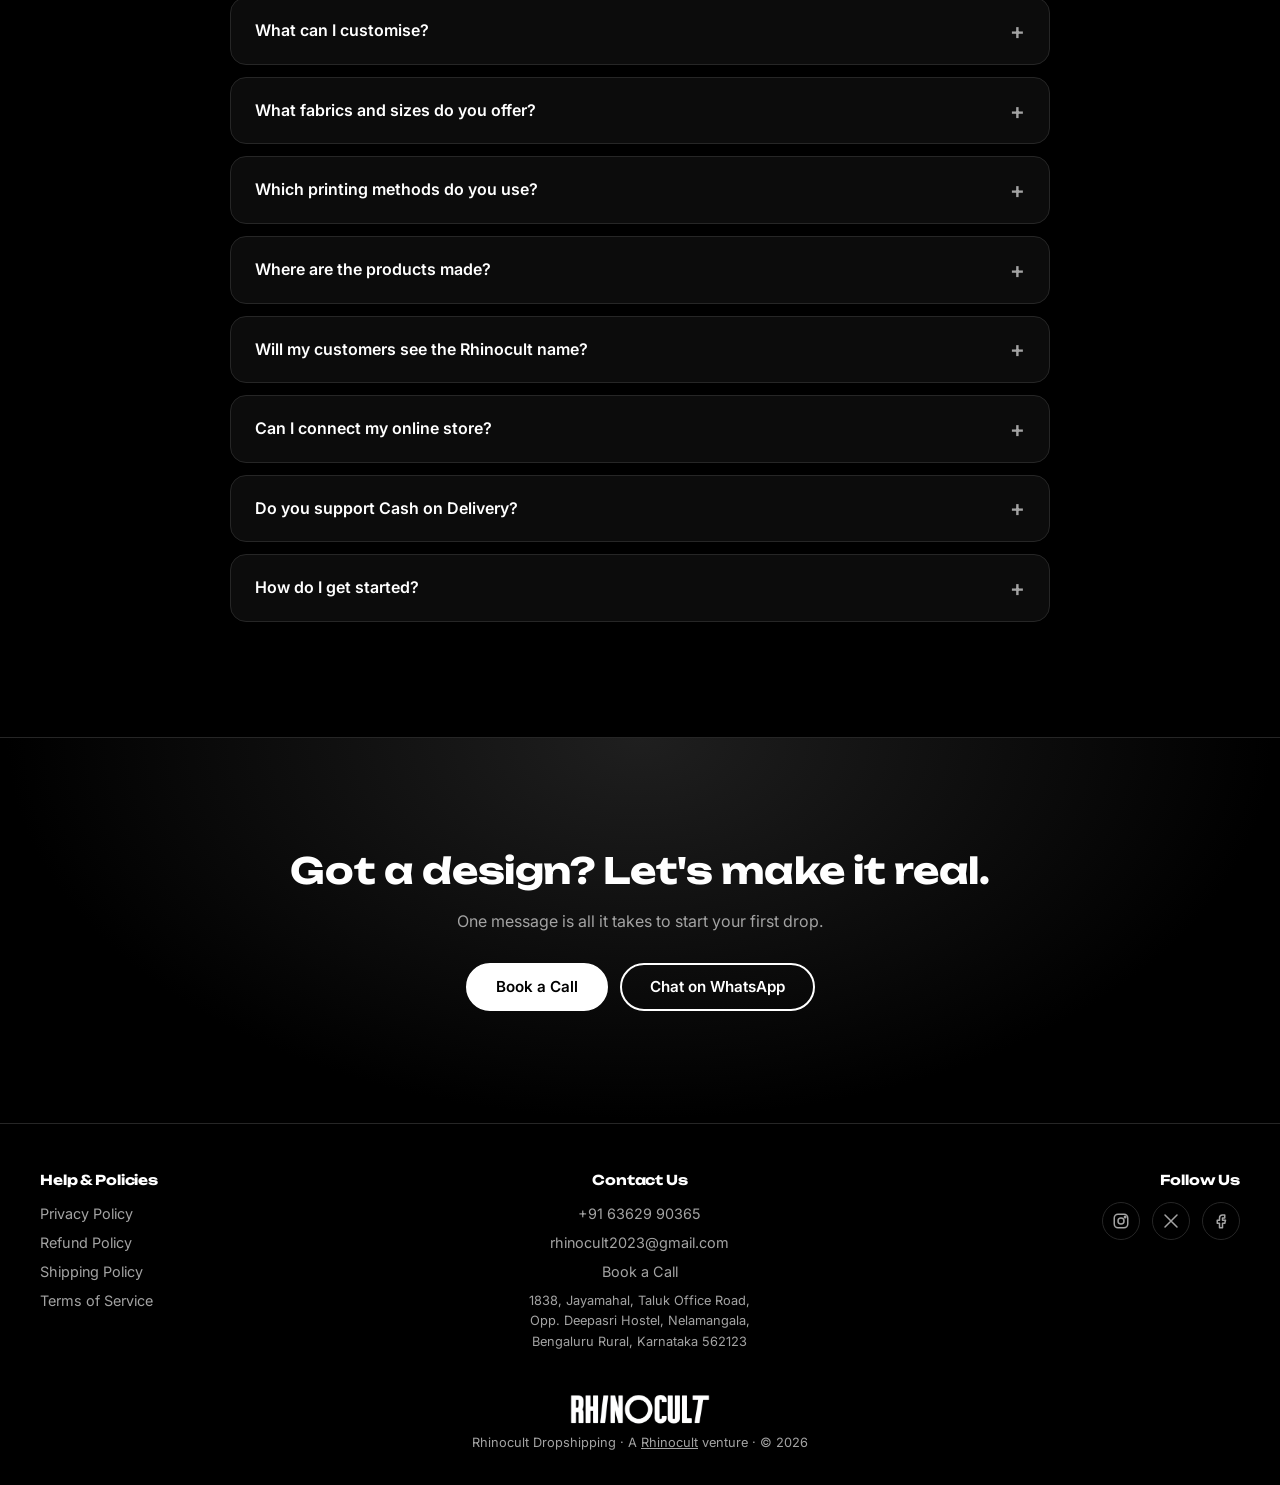
==== commit d0d92c0a: "fix: mobile logo visibility and correct address Keep the Rhinocult wordmark at 128px with the Dropsh" ====
--- a/index.html
+++ b/index.html
@@ -205,7 +205,7 @@
           </div>
         </article>
         <article class="feature feature-reverse">
-          <div class="feature-media"><img src="assets/img/feature-label.webp" alt="Custom woven neck label and hang tag on a black tee next to a puff-printed white hoodie" loading="lazy" width="768" height="1024"></div>
+          <div class="feature-media"><img src="assets/img/feature-label.webp" alt="Tailor stitching a custom woven neck label onto a black tee, with hang tags and a puff-printed hoodie beside the machine" loading="lazy" width="768" height="1024"></div>
           <div class="feature-copy">
             <h2>Built like a real label</h2>
             <ul class="checks">
@@ -358,7 +358,7 @@
         <a href="https://wa.me/916362990365" data-wa="Hi Rhinocult, I have a question." target="_blank" rel="noopener">+91 63629 90365</a>
         <a href="mailto:rhinocult2023@gmail.com">rhinocult2023@gmail.com</a>
         <a href="book-a-call.html">Book a Call</a>
-        <address>No. 2500, Market Road, Nelamangala,<br>Bengaluru 562123</address>
+        <address>1838, Jayamahal, Taluk Office Road,<br>Opp. Deepasri Hostel, Nelamangala,<br>Bengaluru Rural, Karnataka 562123</address>
       </div>
       <div class="footer-right">
         <h4>Follow Us</h4>
--- a/styles.css
+++ b/styles.css
@@ -444,8 +444,11 @@
   .footer-grid { grid-template-columns: 1fr; text-align: center; }
   .footer-right { text-align: center; }
   .field-row { grid-template-columns: 1fr; }
-  .brand img { width: 112px; }
-  .brand-tag { display: none; }
+  .brand { flex-direction: column; align-items: flex-start; gap: 5px; }
+  .brand img { width: 128px; }
+  .brand-tag { font-size: .5rem; letter-spacing: .42em; border-left: 0; padding-left: 0; }
+  .site-footer { padding-bottom: 96px; }
+  .footer-bottom { text-align: center; }
   .hero-ctas .btn { flex: 1 1 100%; }
 }
 @media (prefers-reduced-motion: reduce) {
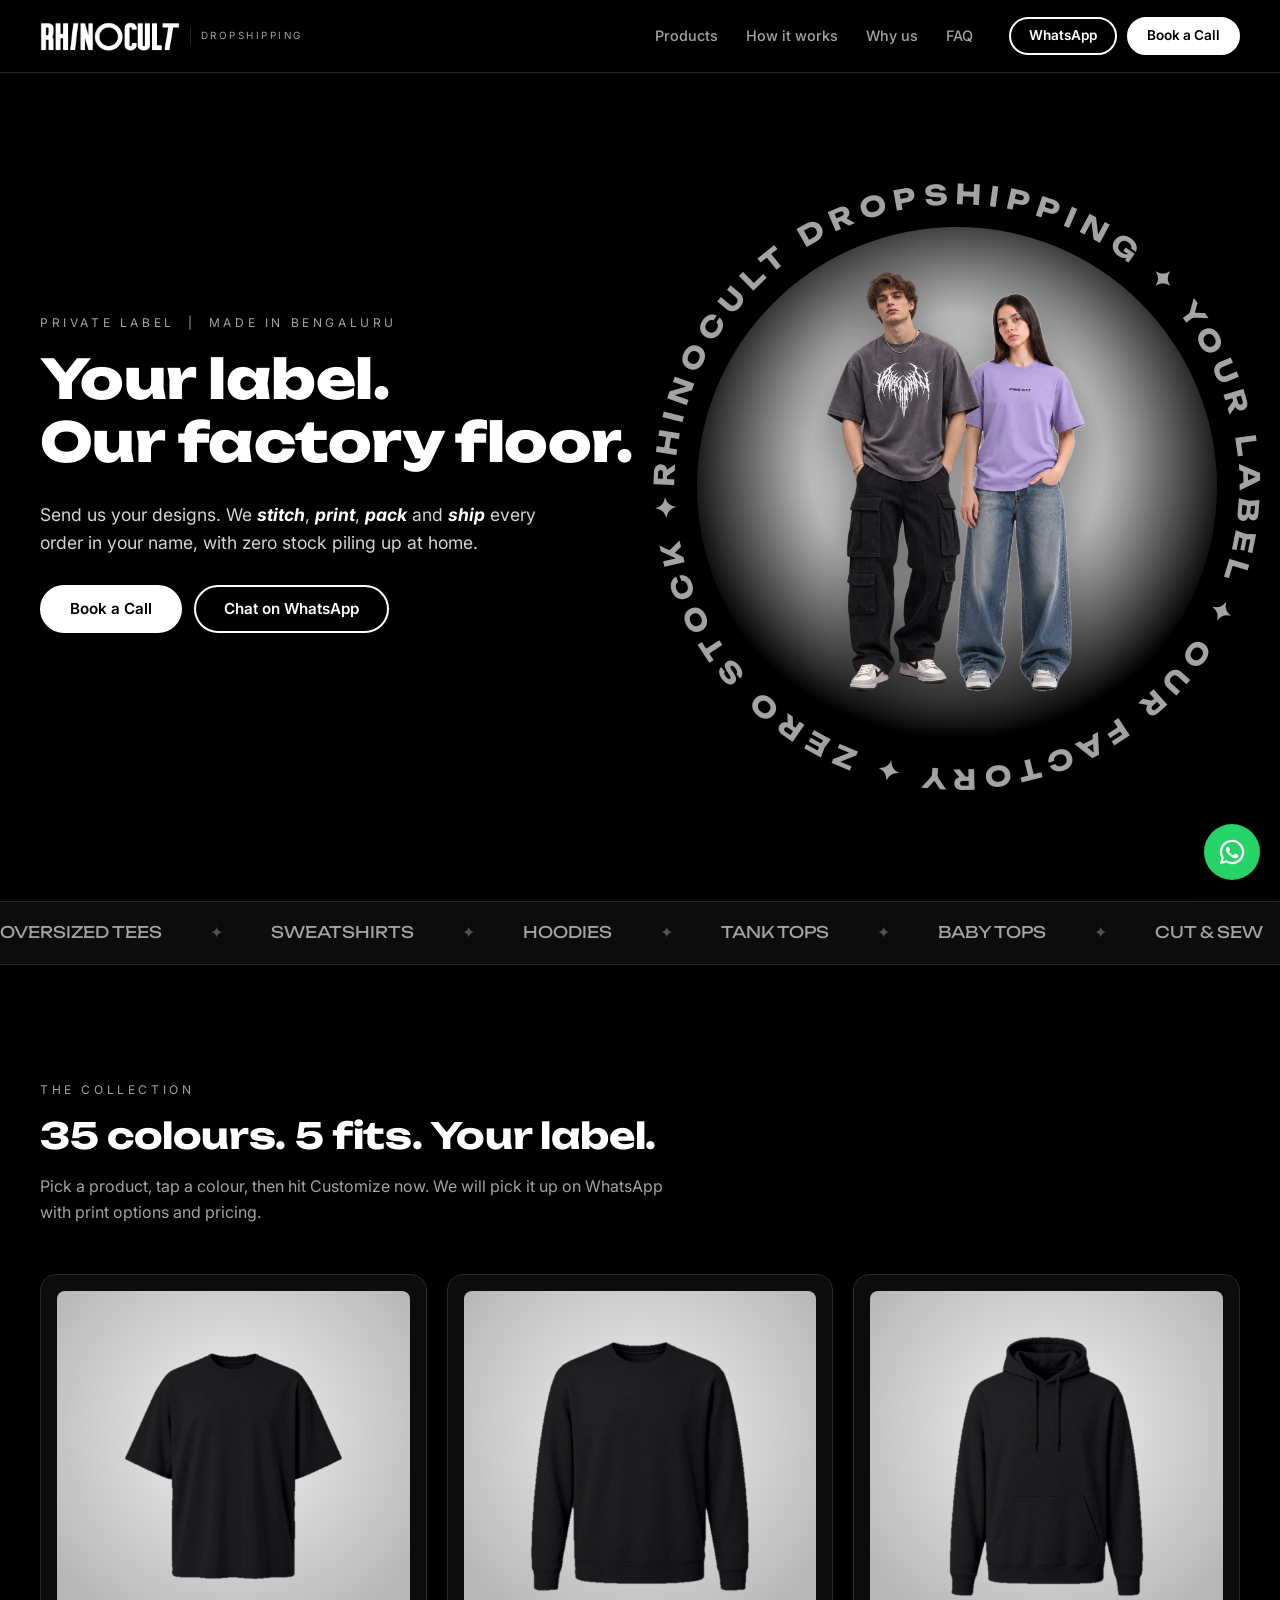
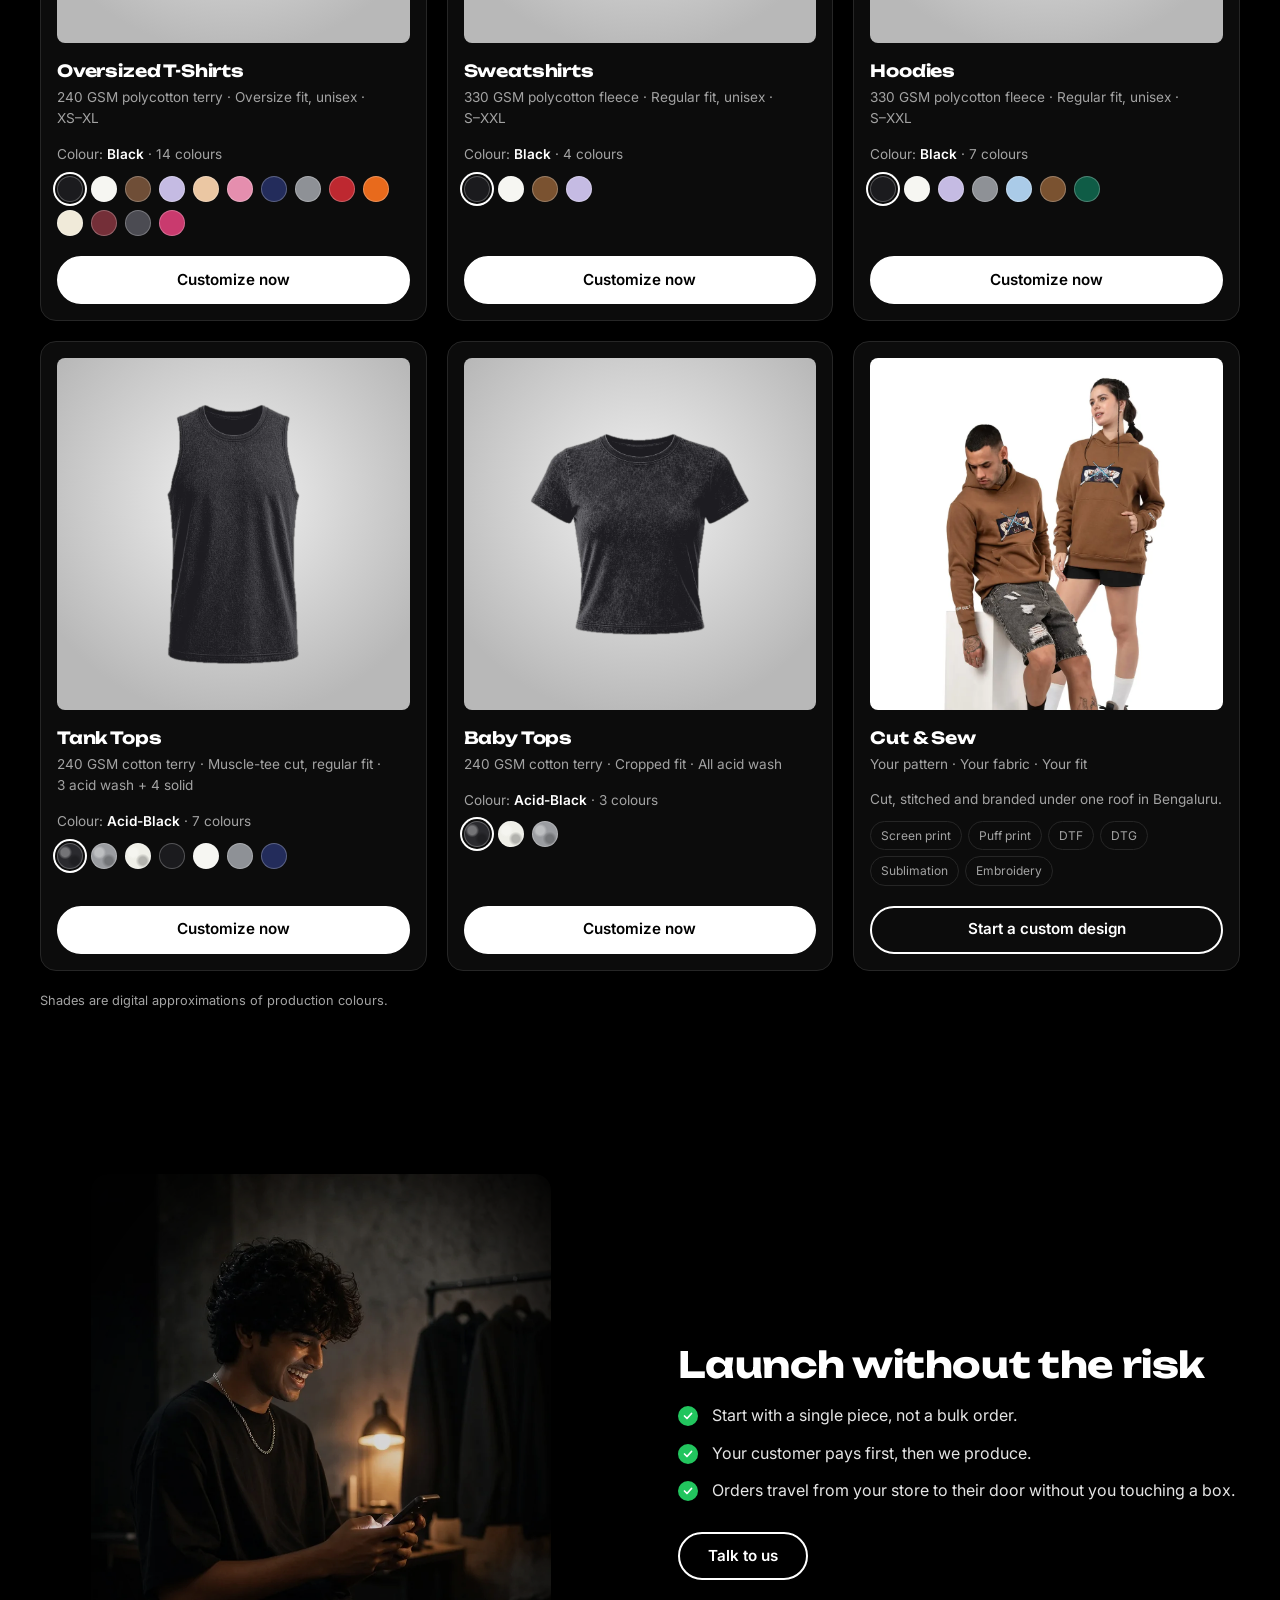
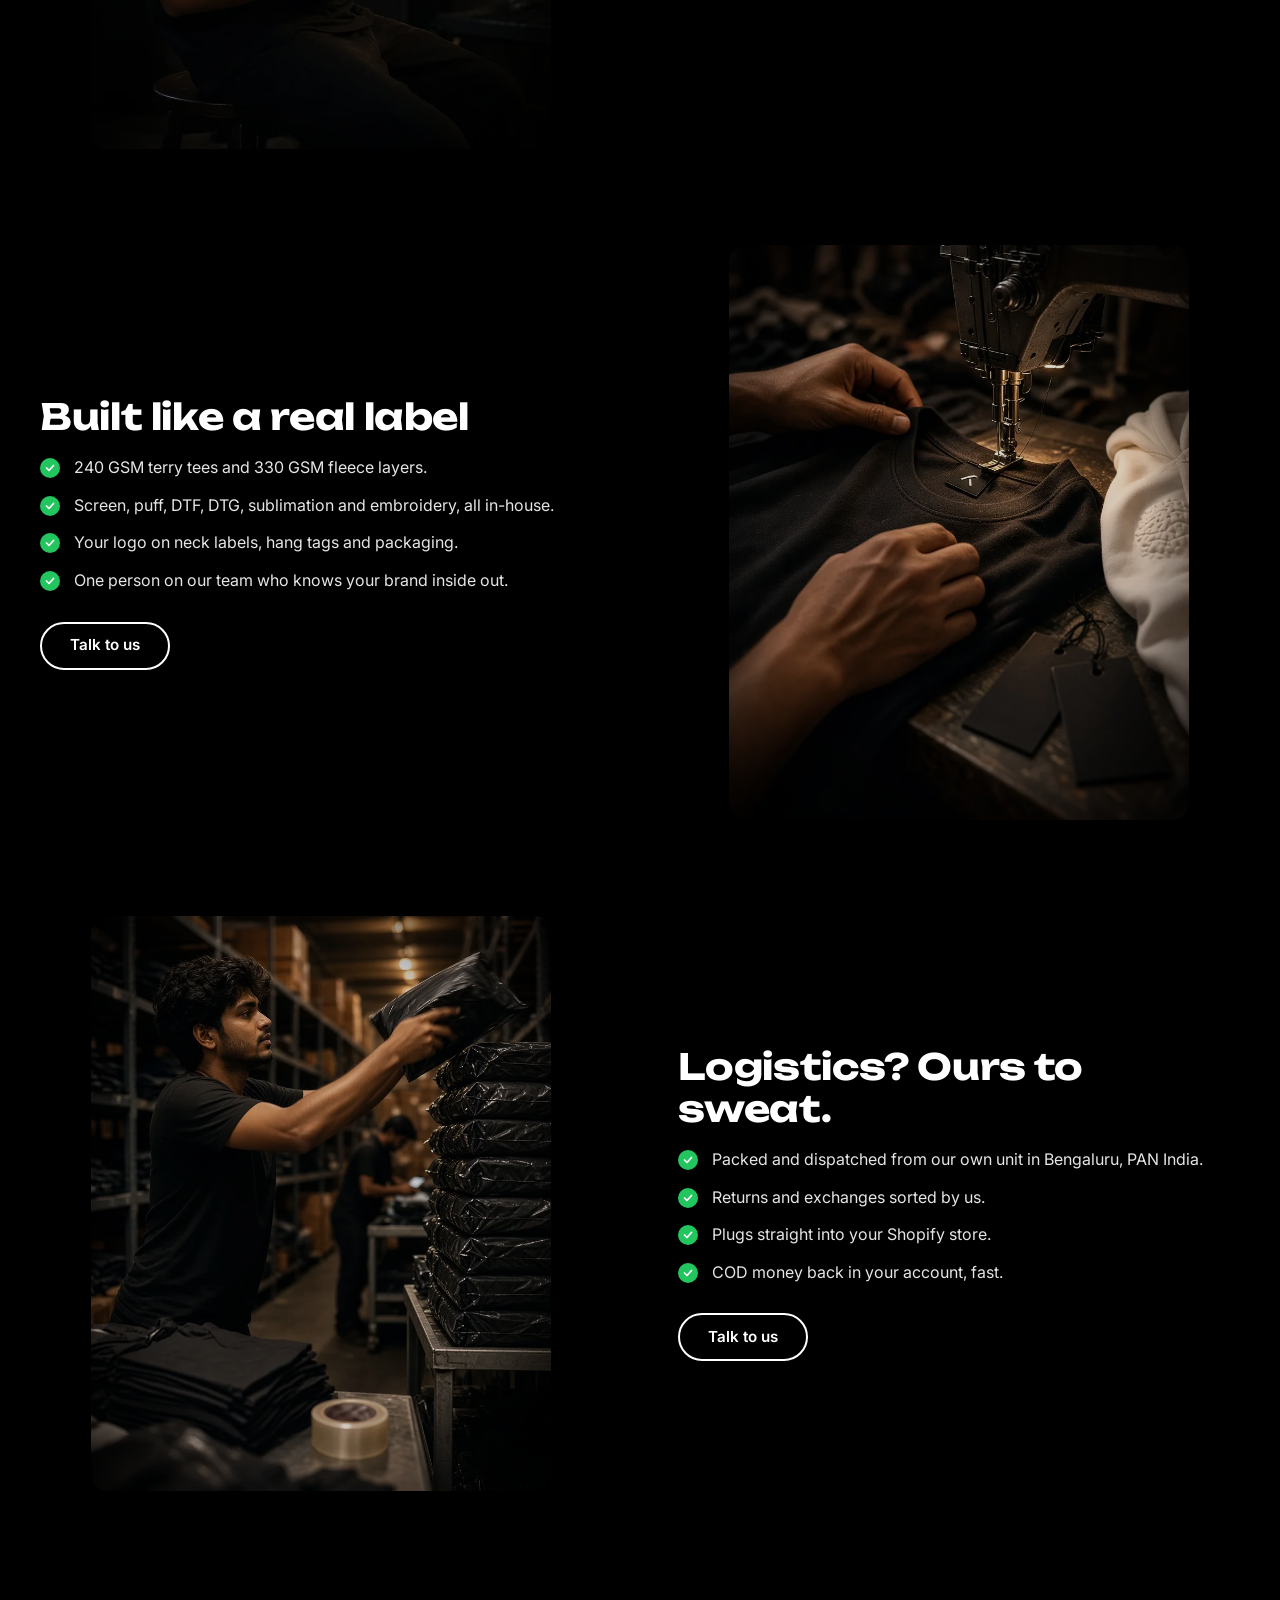
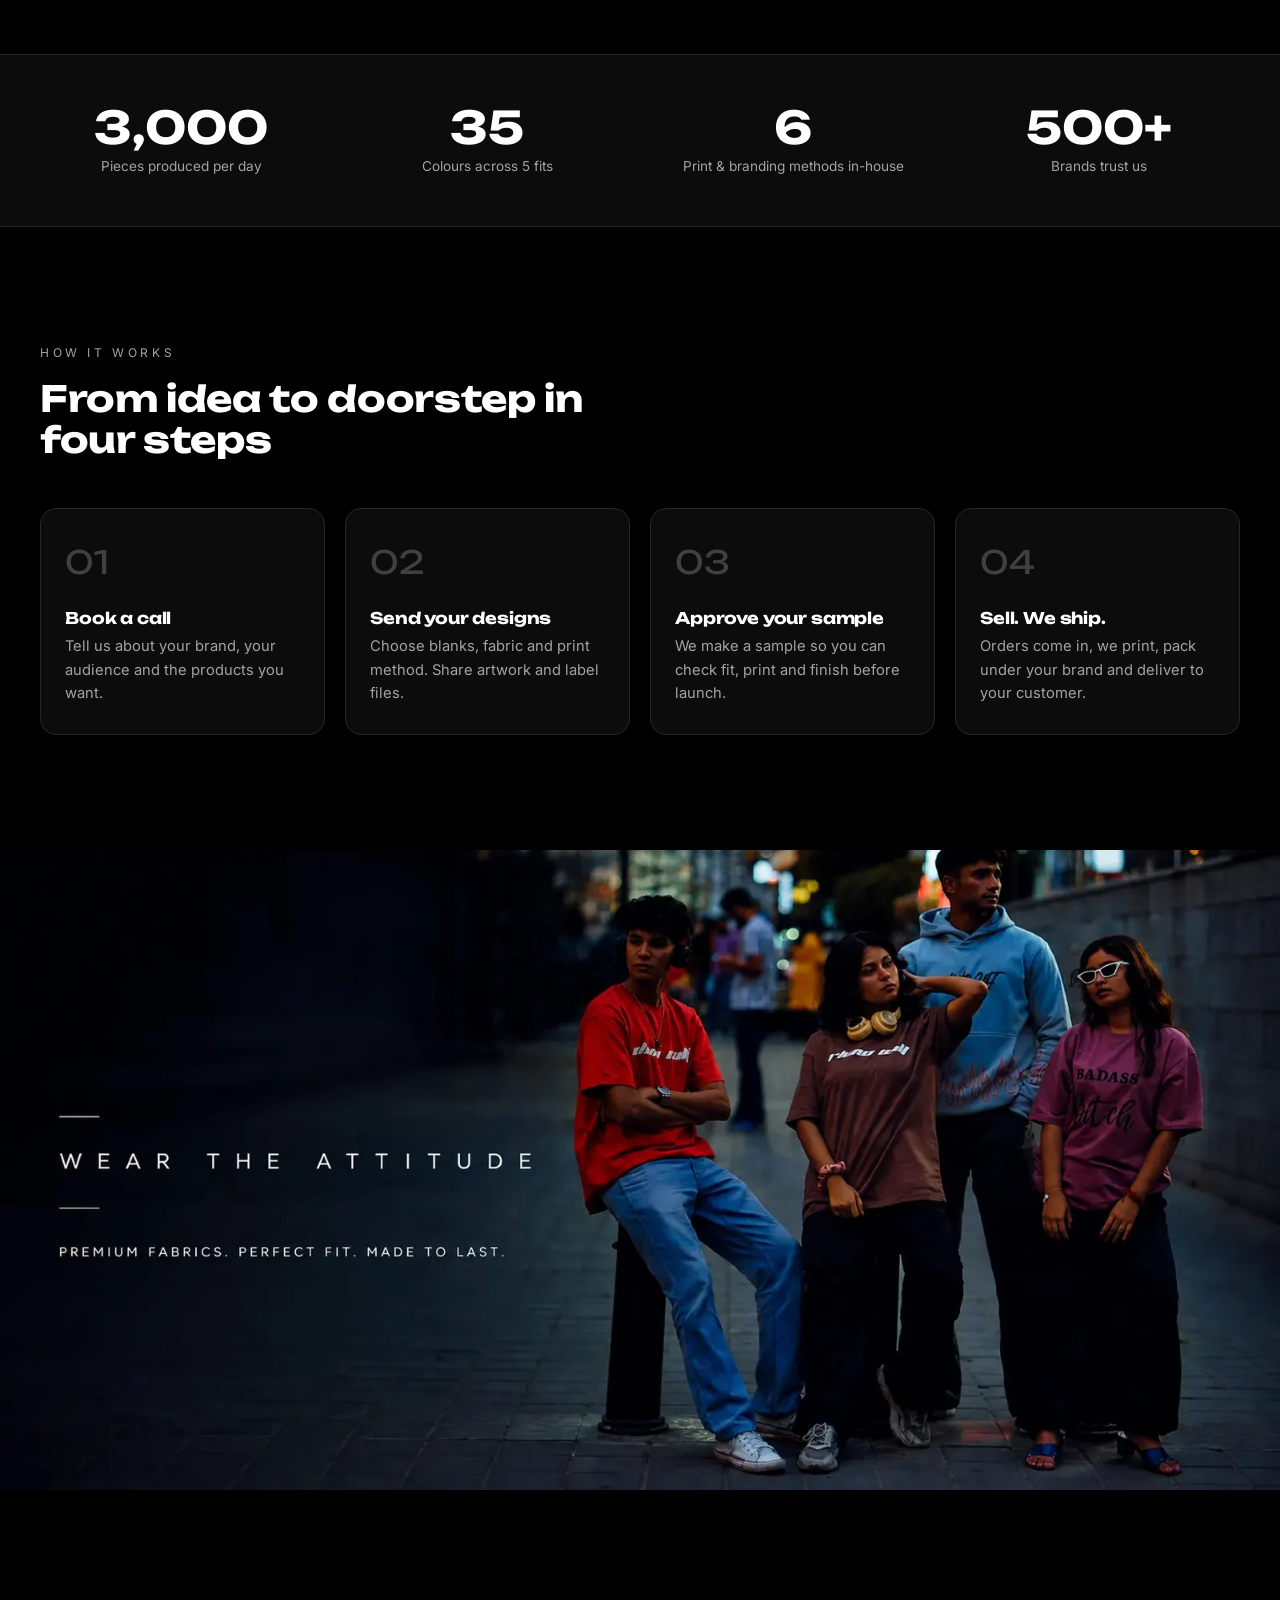
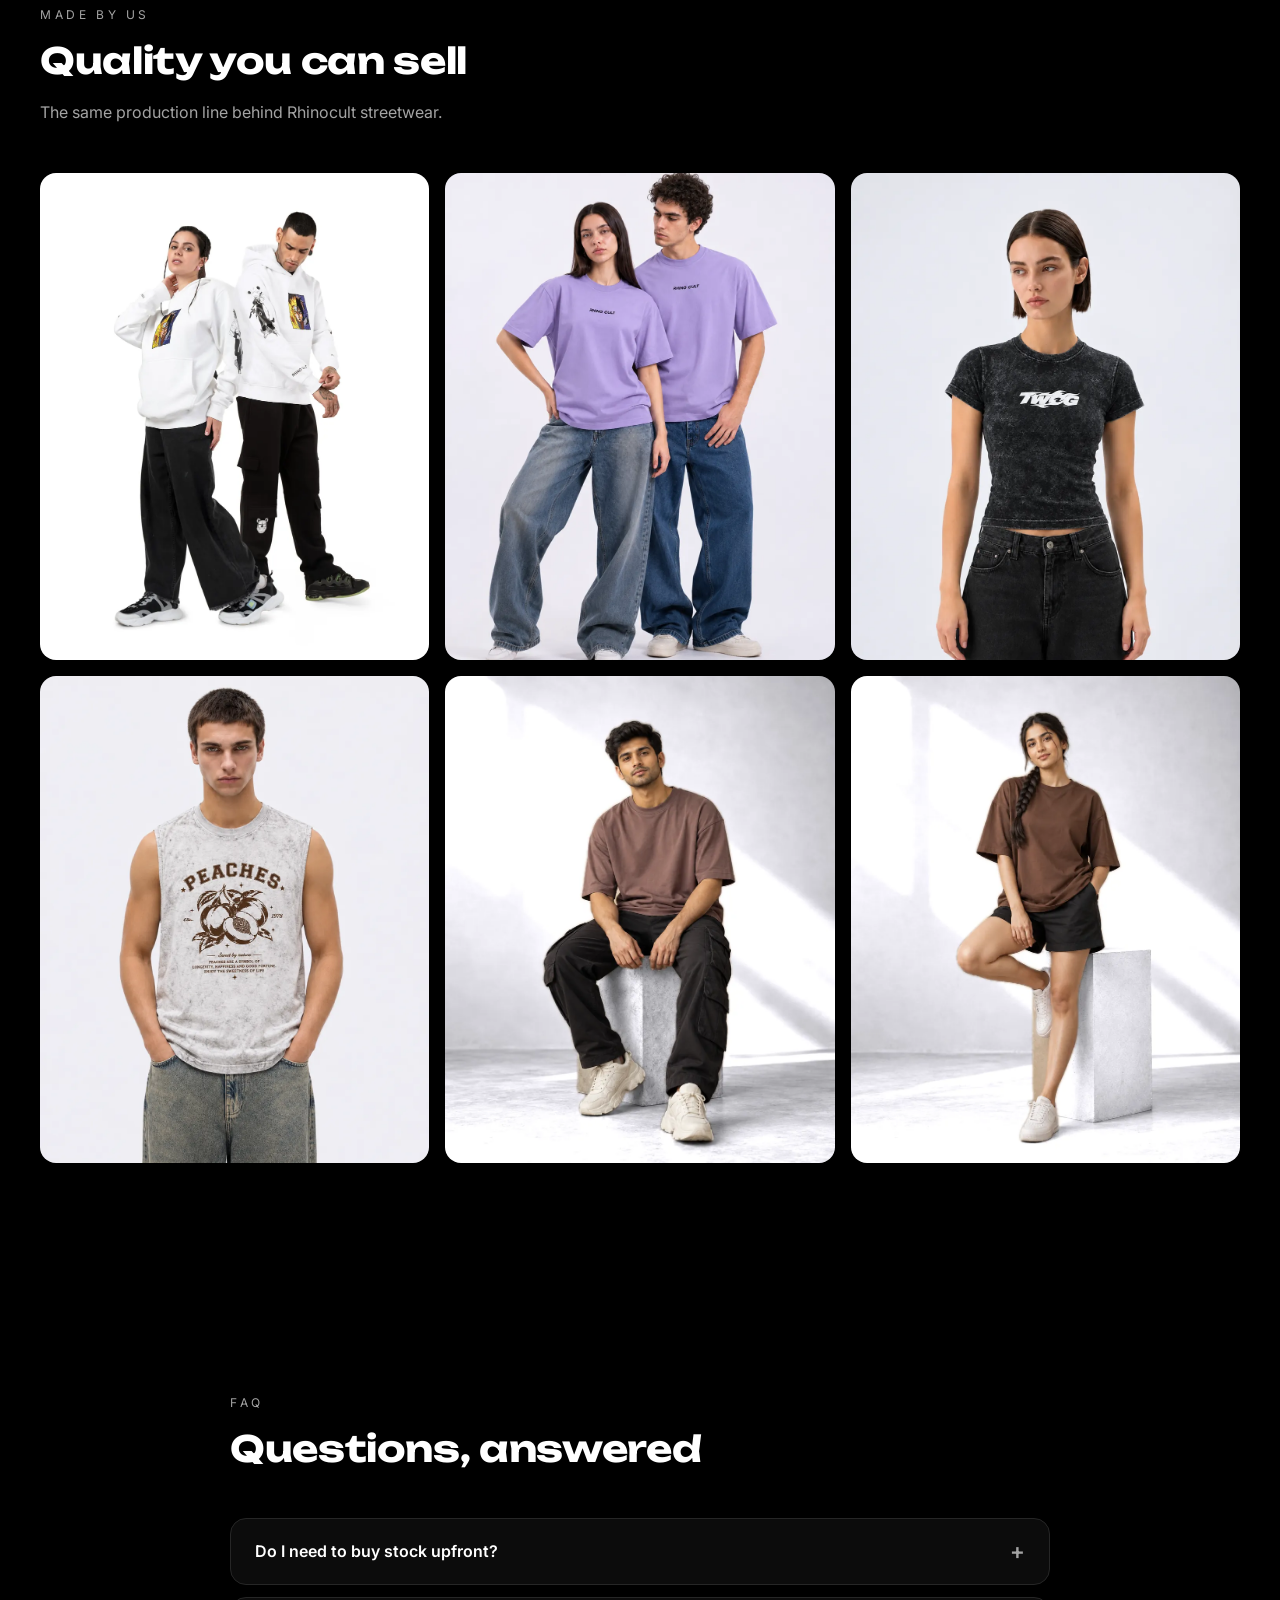
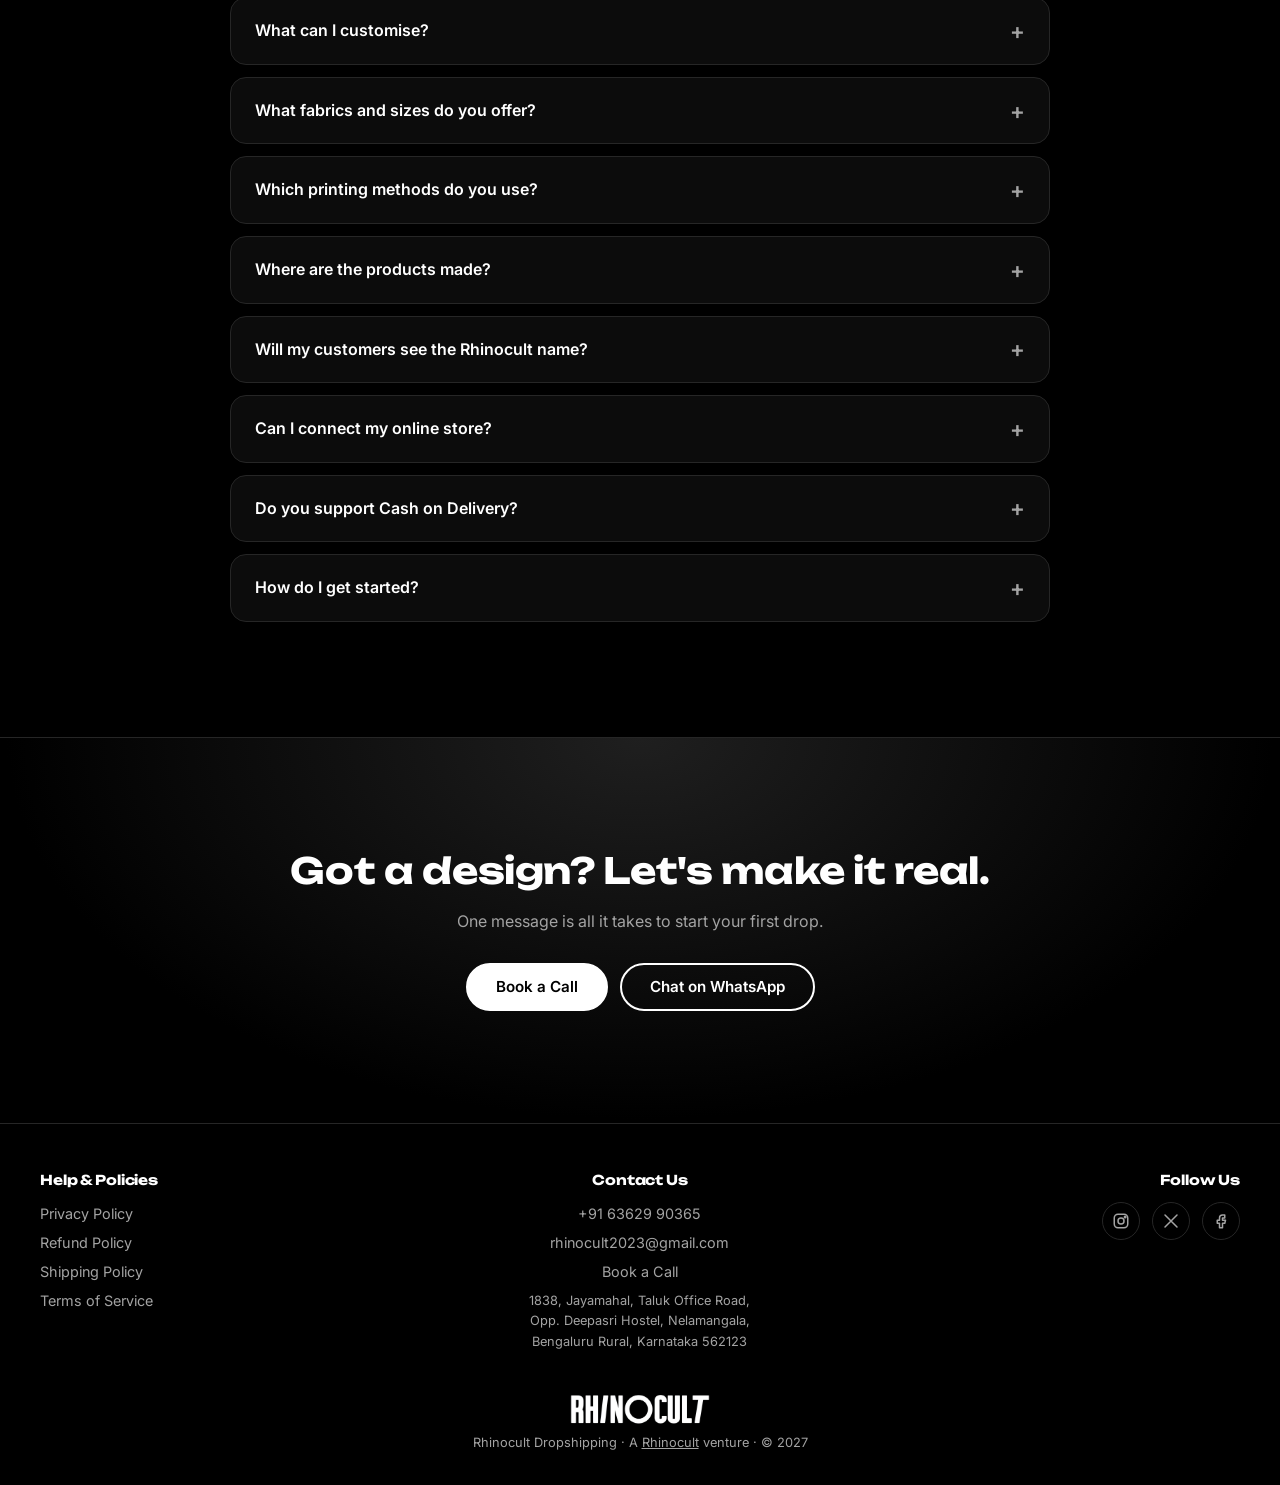
==== commit d3d82d95: "chore: set footer copyright year to 2027 Co-authored-by: Cursor <cursoragent@cursor.com>" ====
--- a/index.html
+++ b/index.html
@@ -377,7 +377,7 @@
     </div>
     <div class="container footer-bottom">
       <img src="assets/img/logo-white.webp" alt="Rhinocult" width="140" height="32">
-      <p>Rhinocult Dropshipping &middot; A <a href="https://rhinocult.com" target="_blank" rel="noopener">Rhinocult</a> venture &middot; &copy; <span data-year>2026</span></p>
+      <p>Rhinocult Dropshipping &middot; A <a href="https://rhinocult.com" target="_blank" rel="noopener">Rhinocult</a> venture &middot; &copy; 2027</p>
     </div>
   </footer>
 
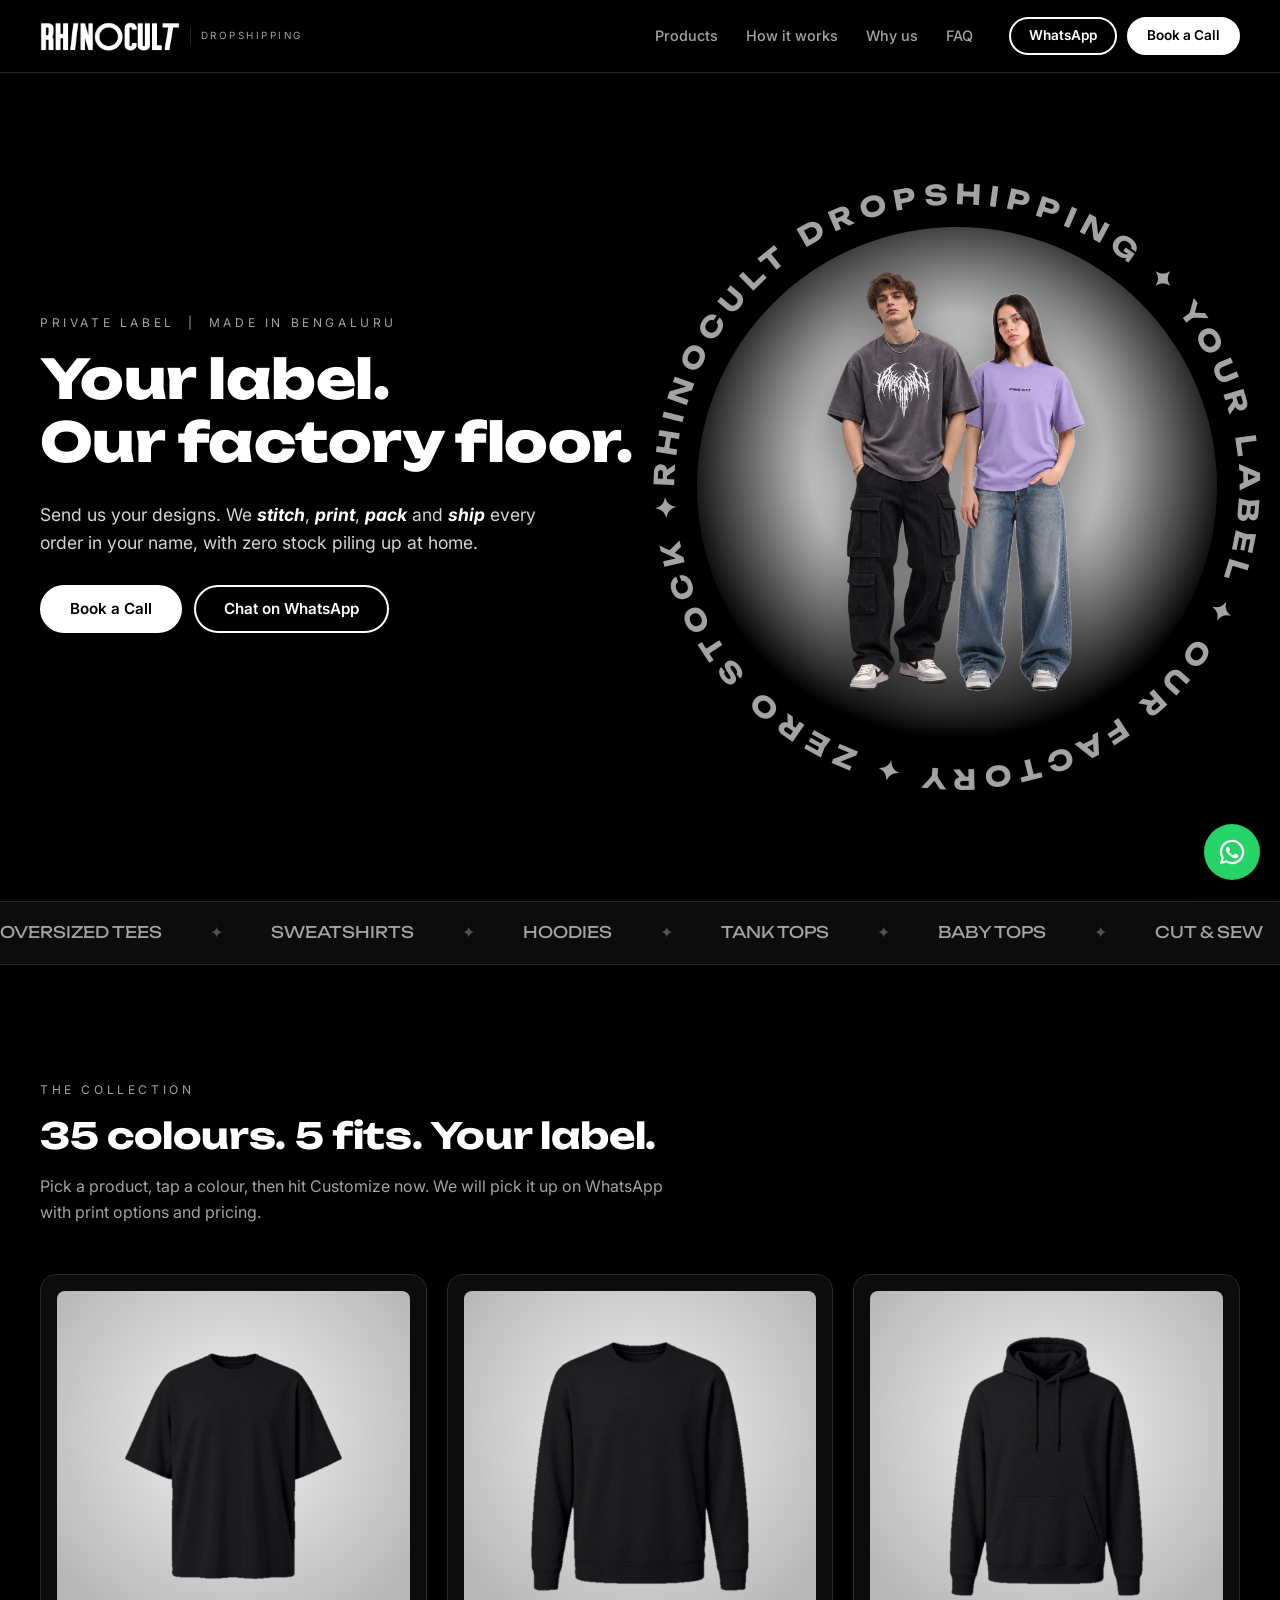
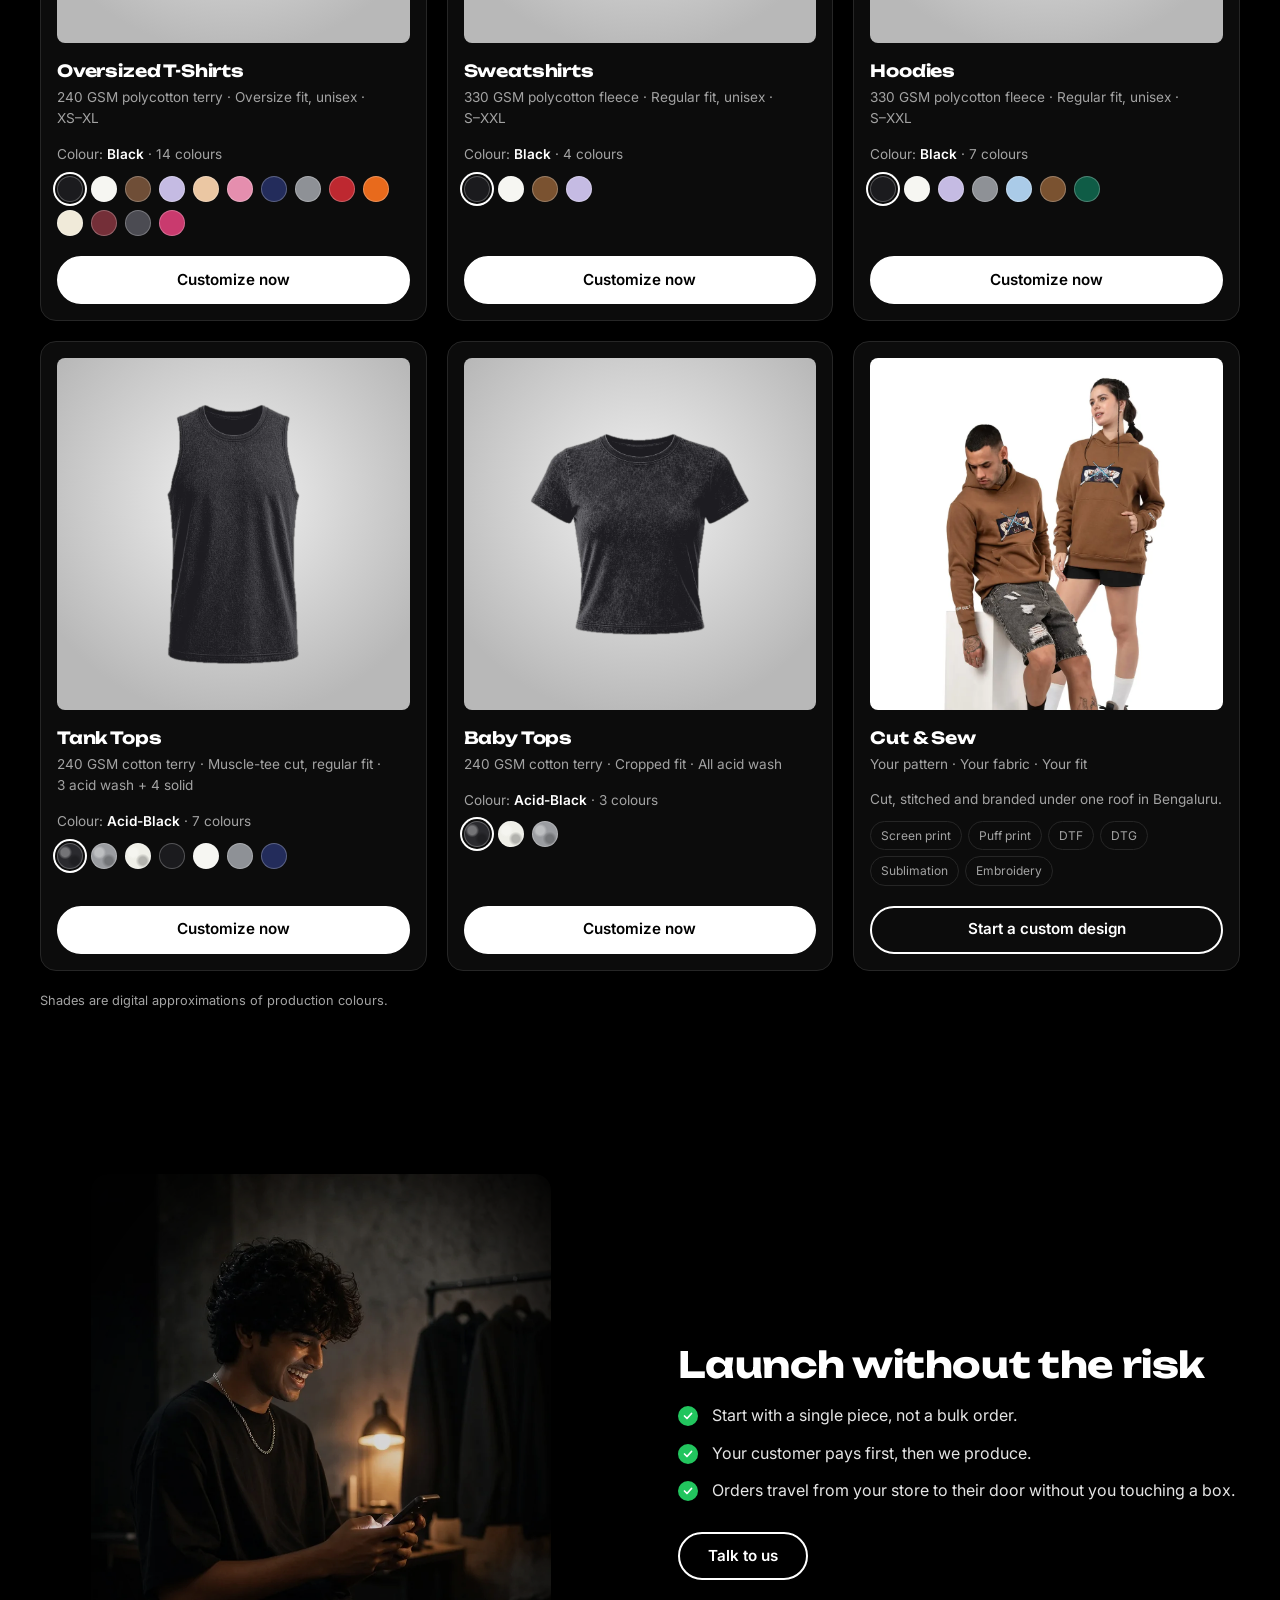
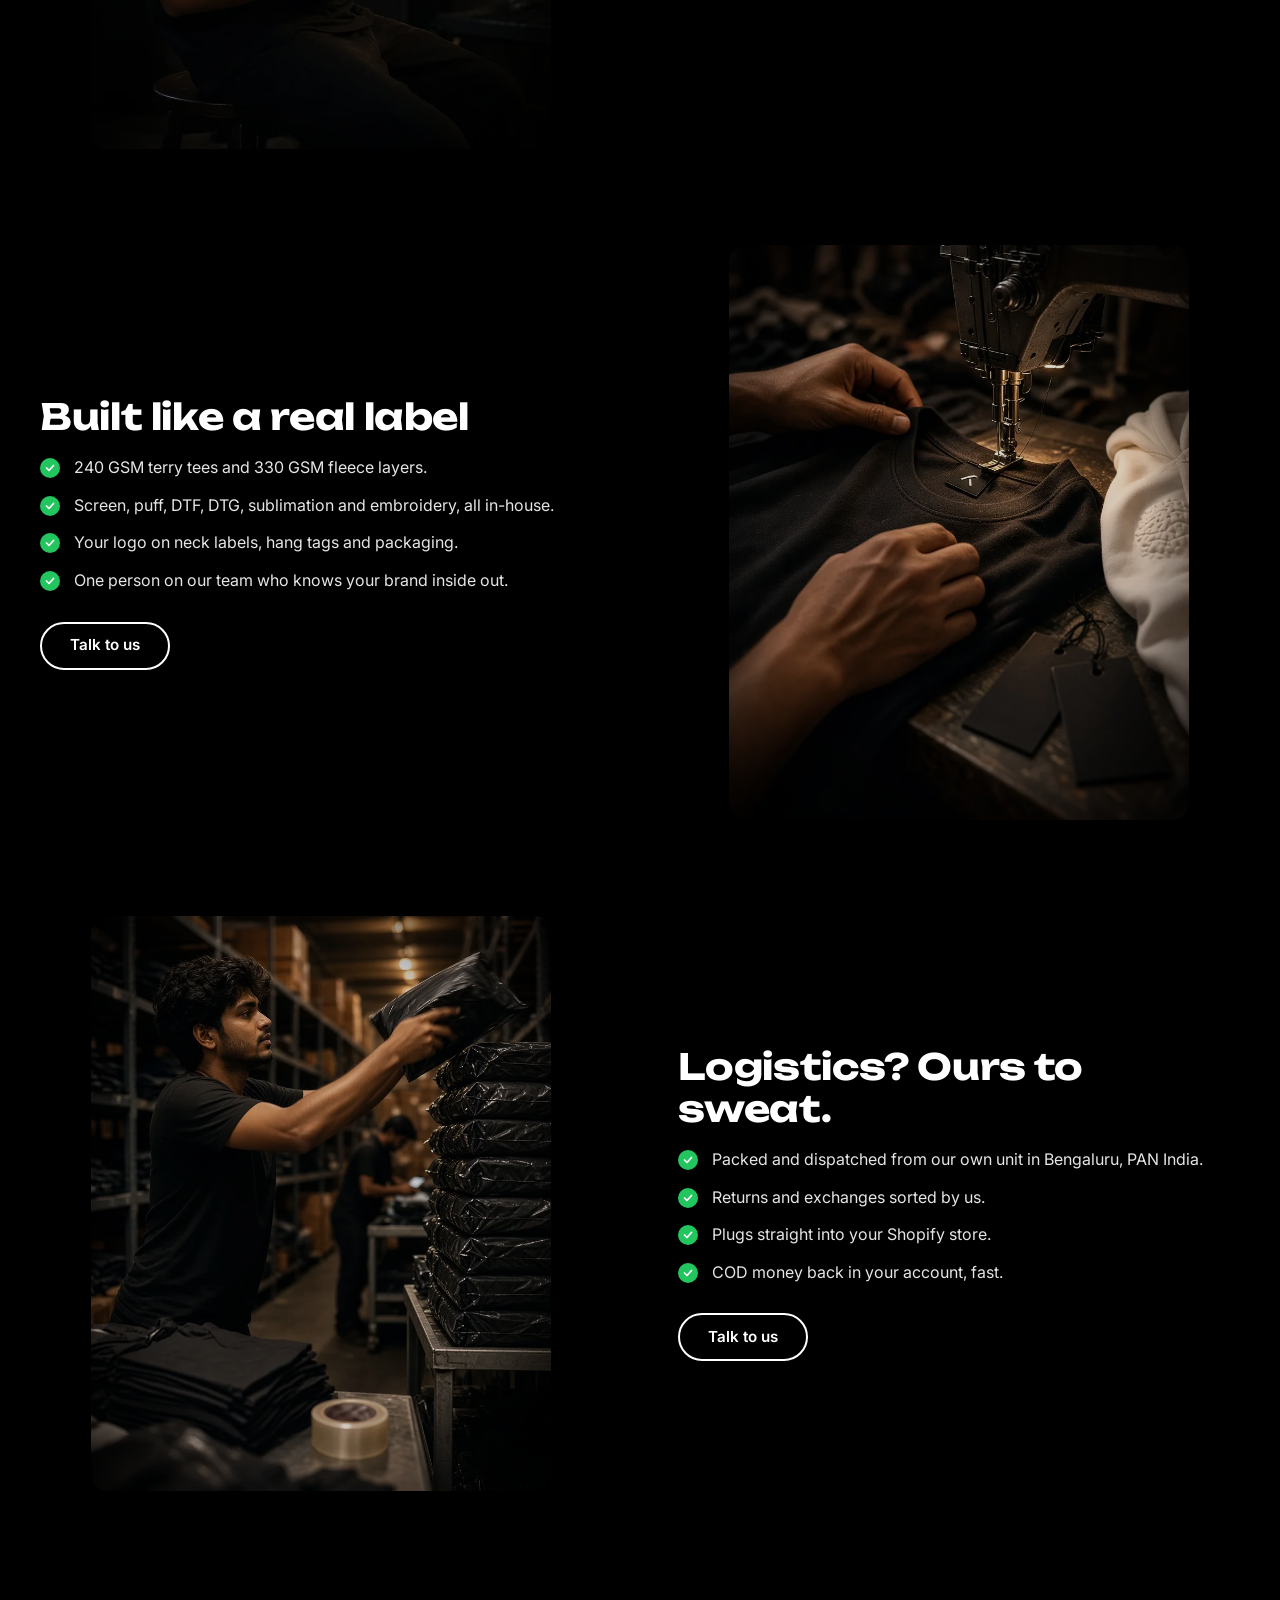
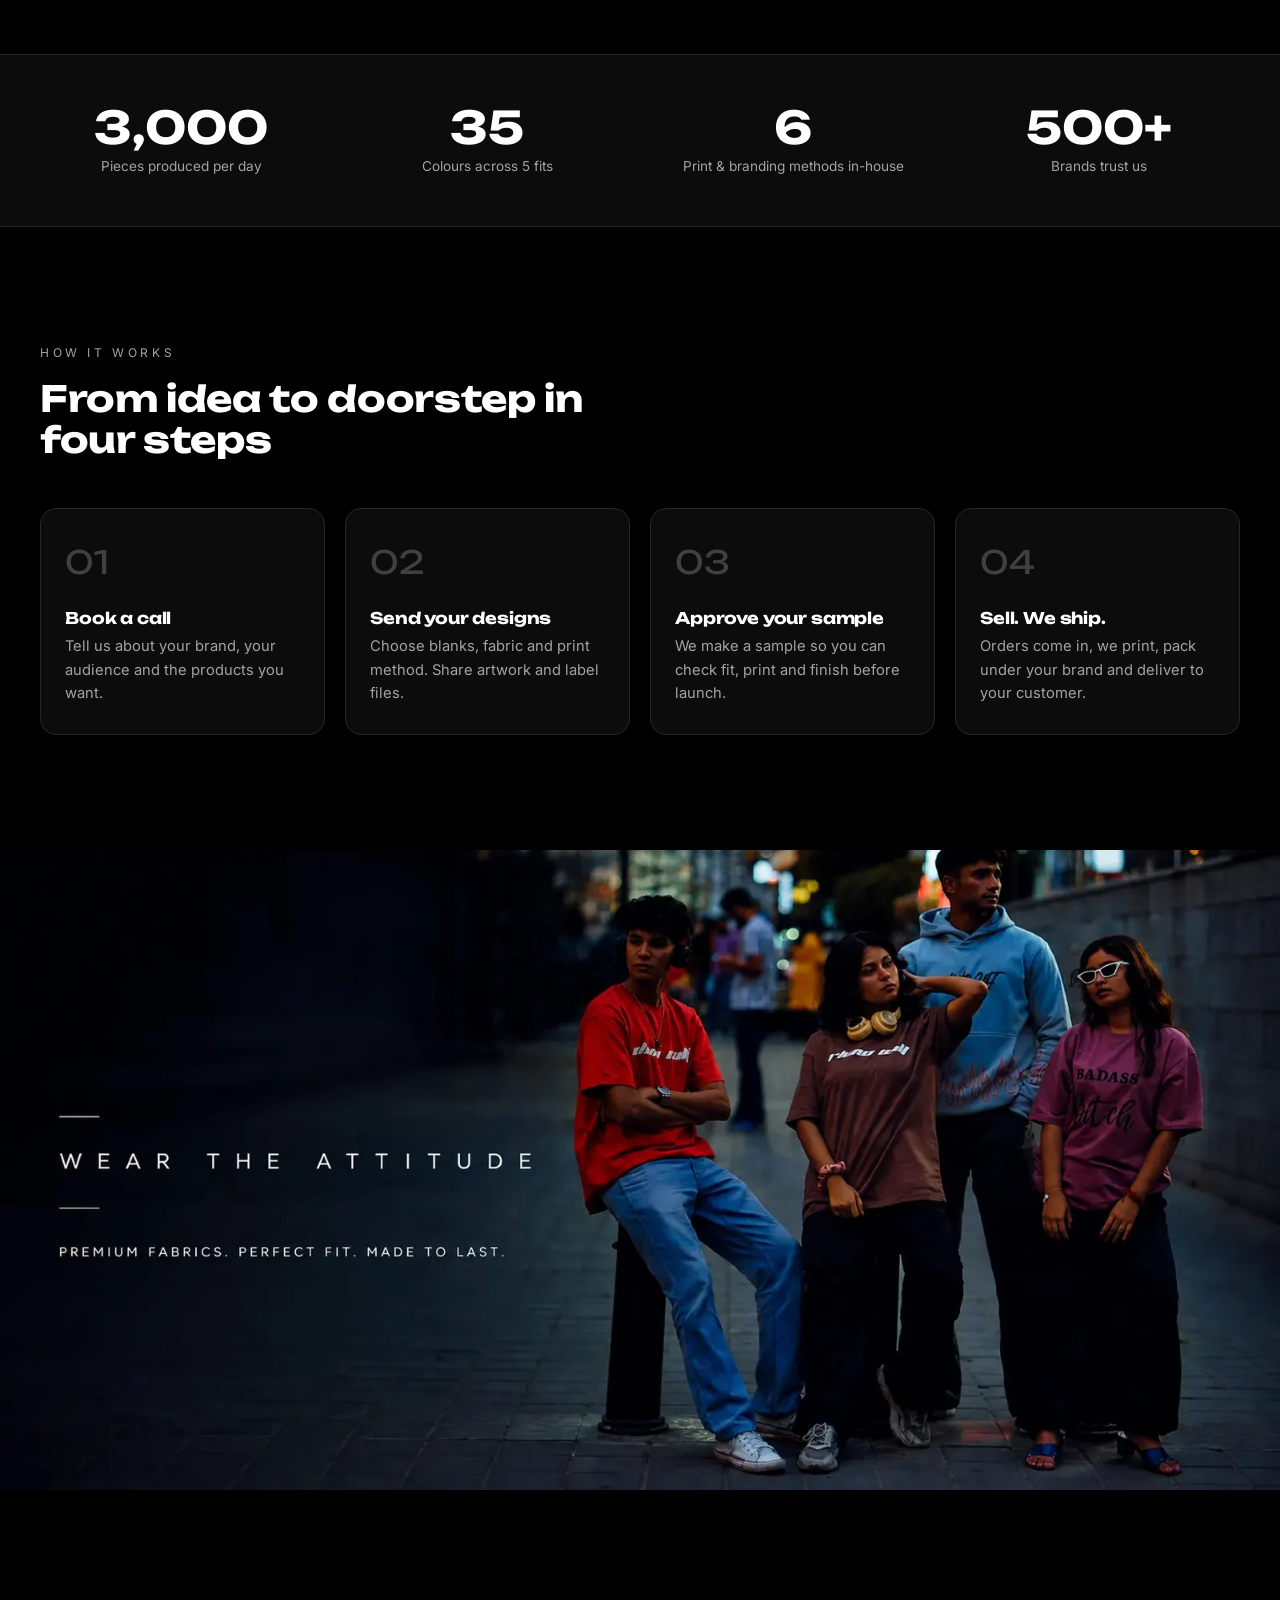
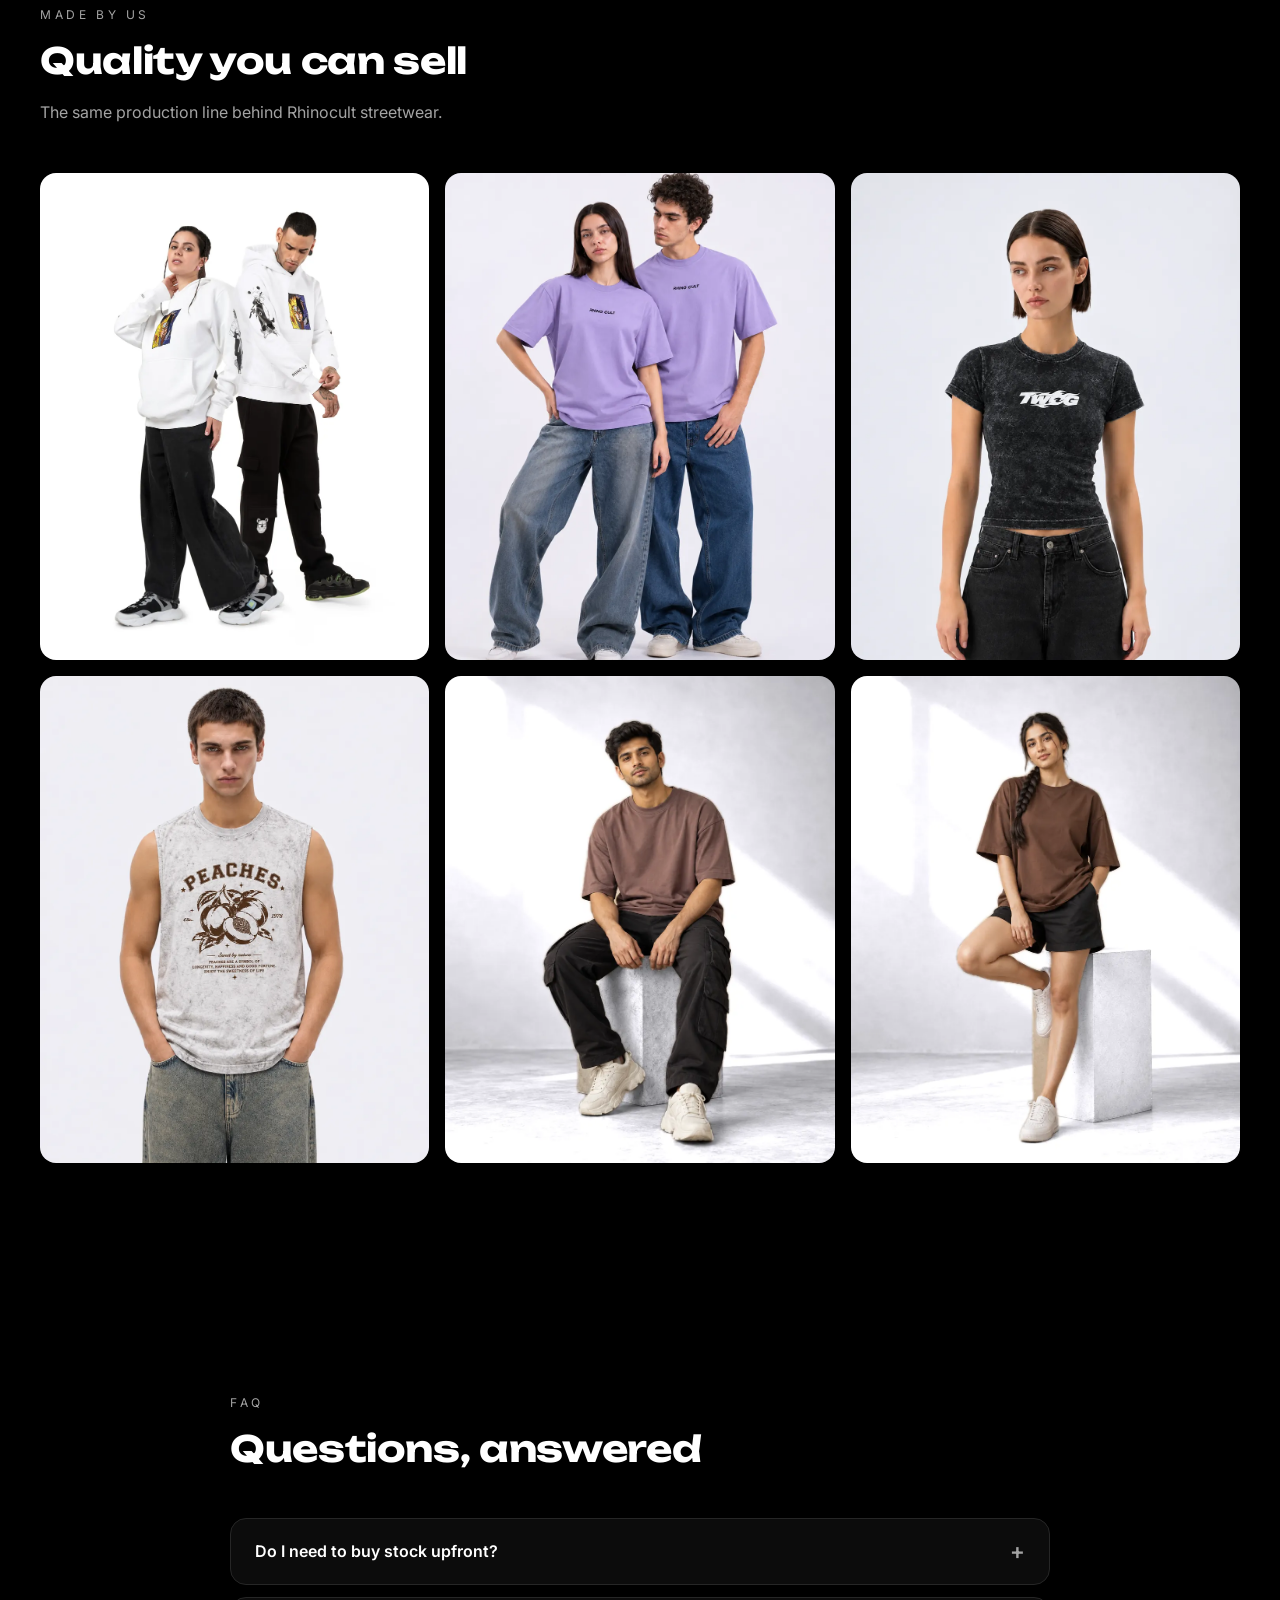
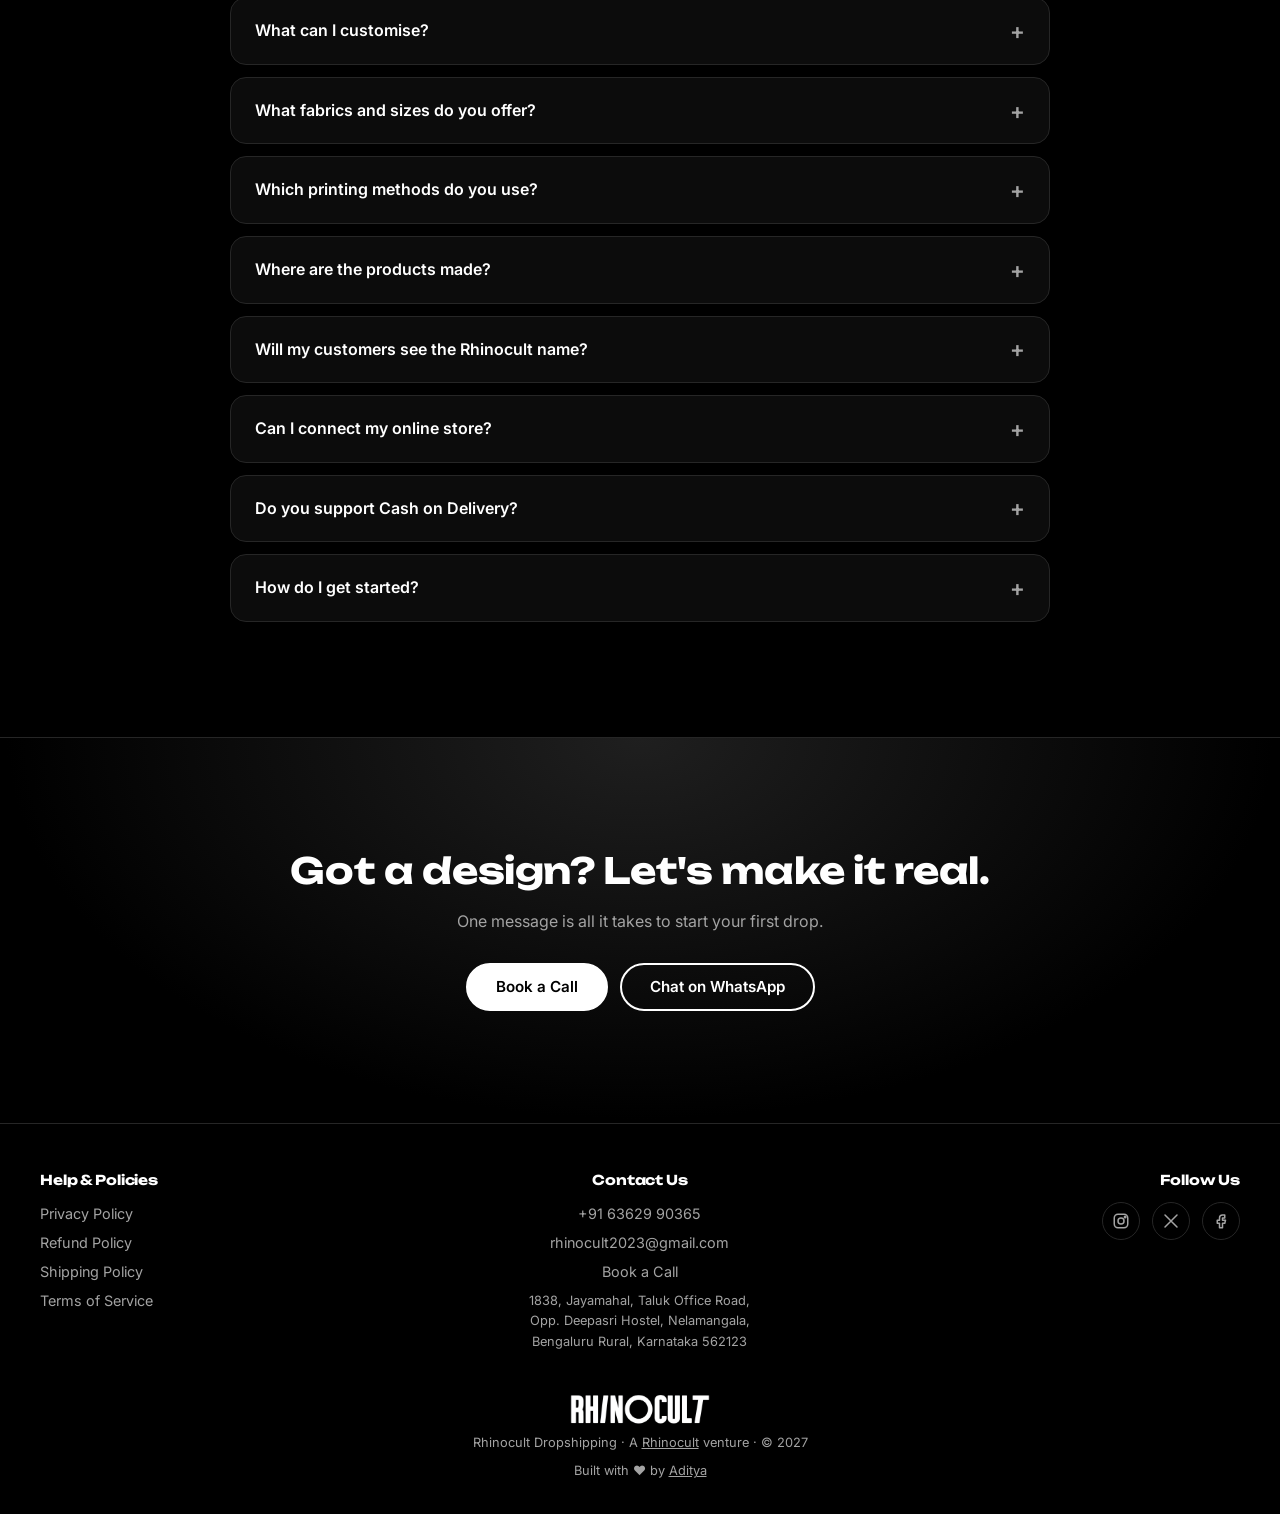
==== commit b7e3a504: "chore: set copyright to 2027 and add built-by credit Co-authored-by: Cursor <cursoragent@cursor.com>" ====
--- a/index.html
+++ b/index.html
@@ -378,6 +378,7 @@
     <div class="container footer-bottom">
       <img src="assets/img/logo-white.webp" alt="Rhinocult" width="140" height="32">
       <p>Rhinocult Dropshipping &middot; A <a href="https://rhinocult.com" target="_blank" rel="noopener">Rhinocult</a> venture &middot; &copy; 2027</p>
+      <p>Built with <span aria-label="love">❤️</span> by <a href="https://in.linkedin.com/in/aditya-n-02a0a8192" target="_blank" rel="noopener">Aditya</a></p>
     </div>
   </footer>
 
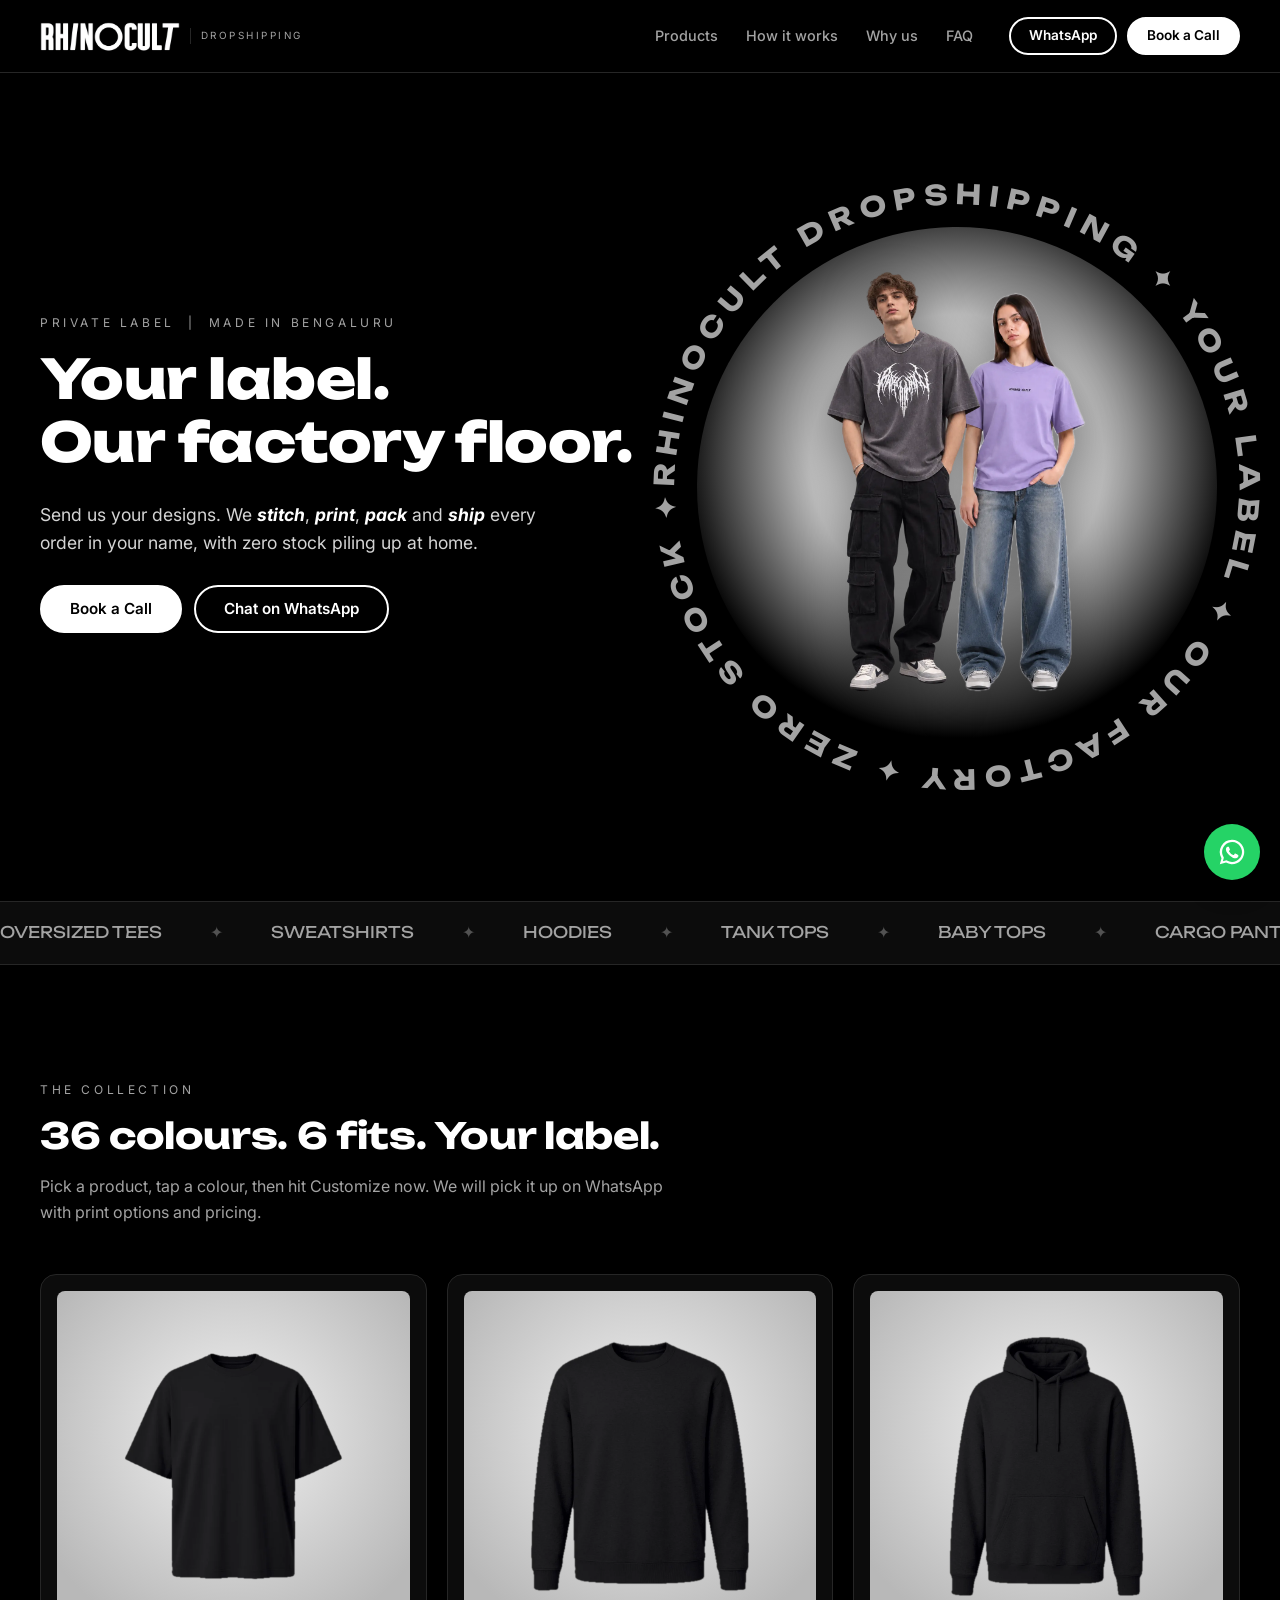
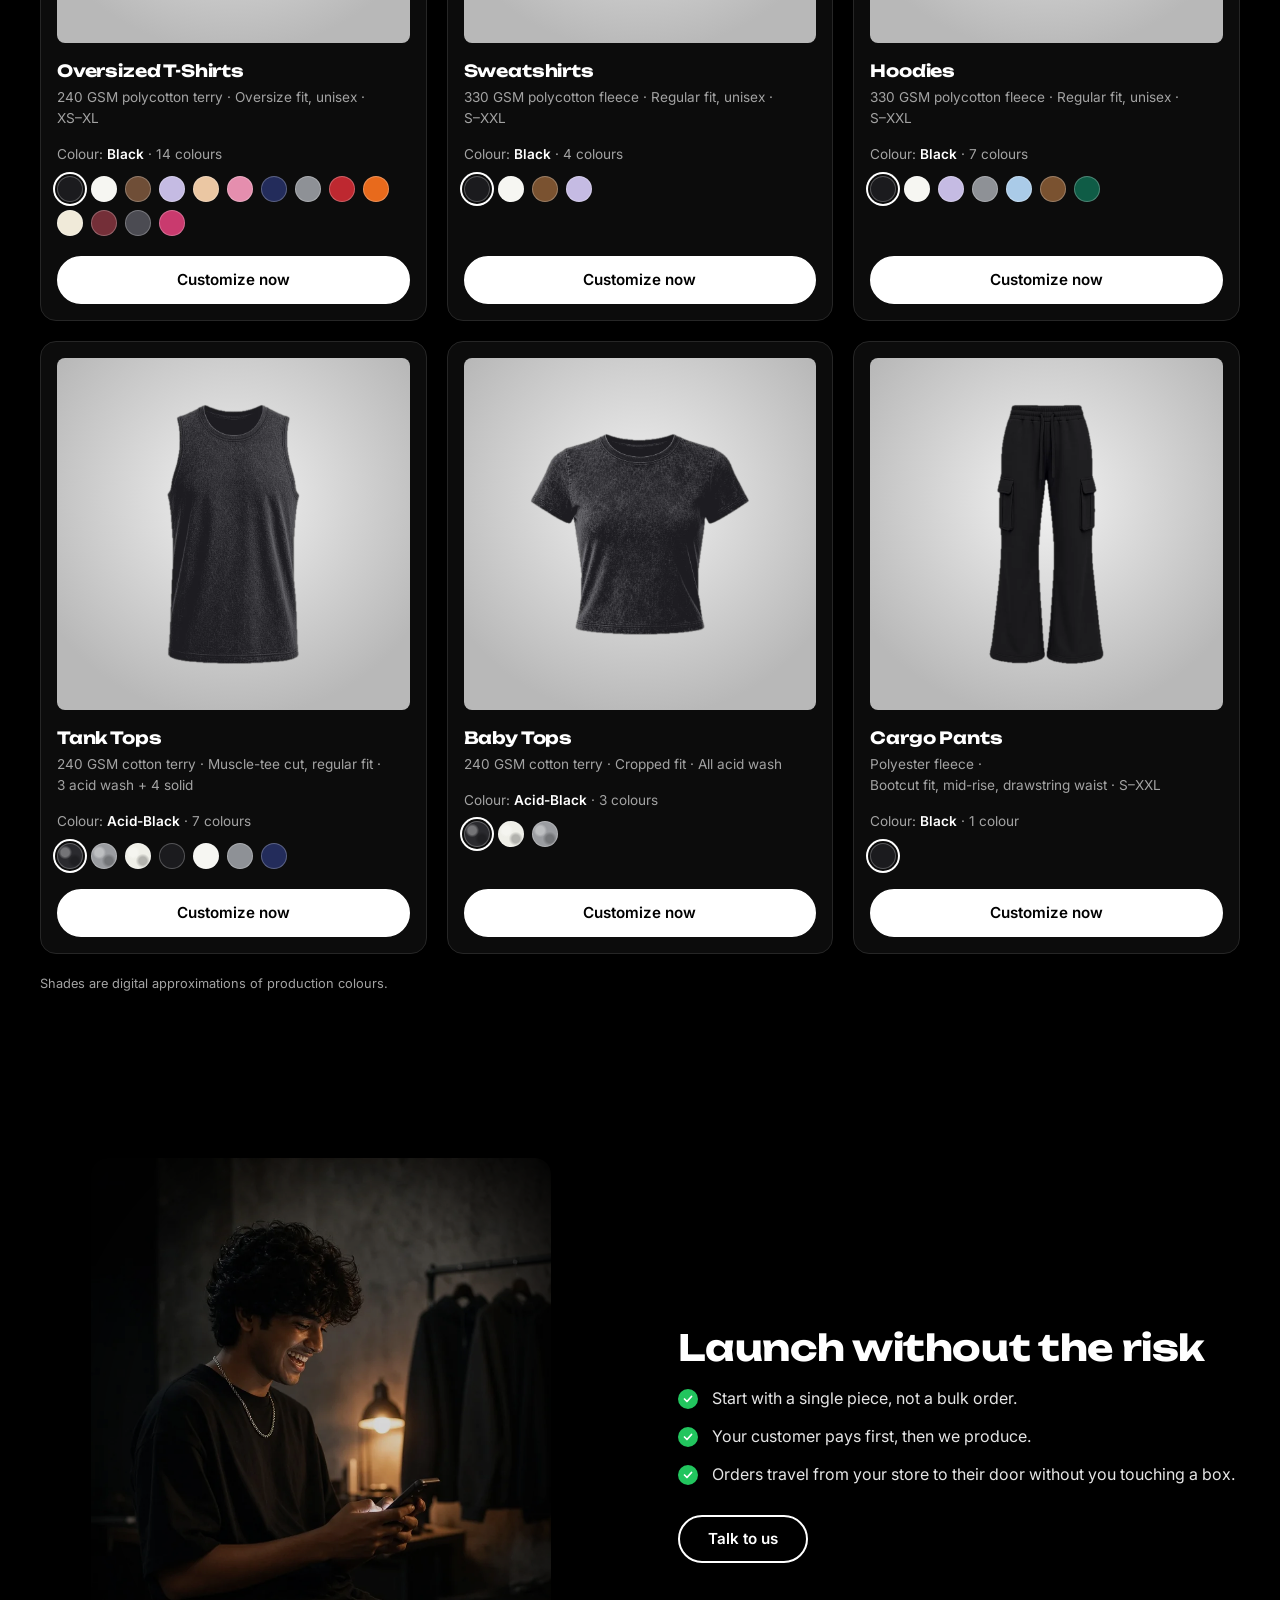
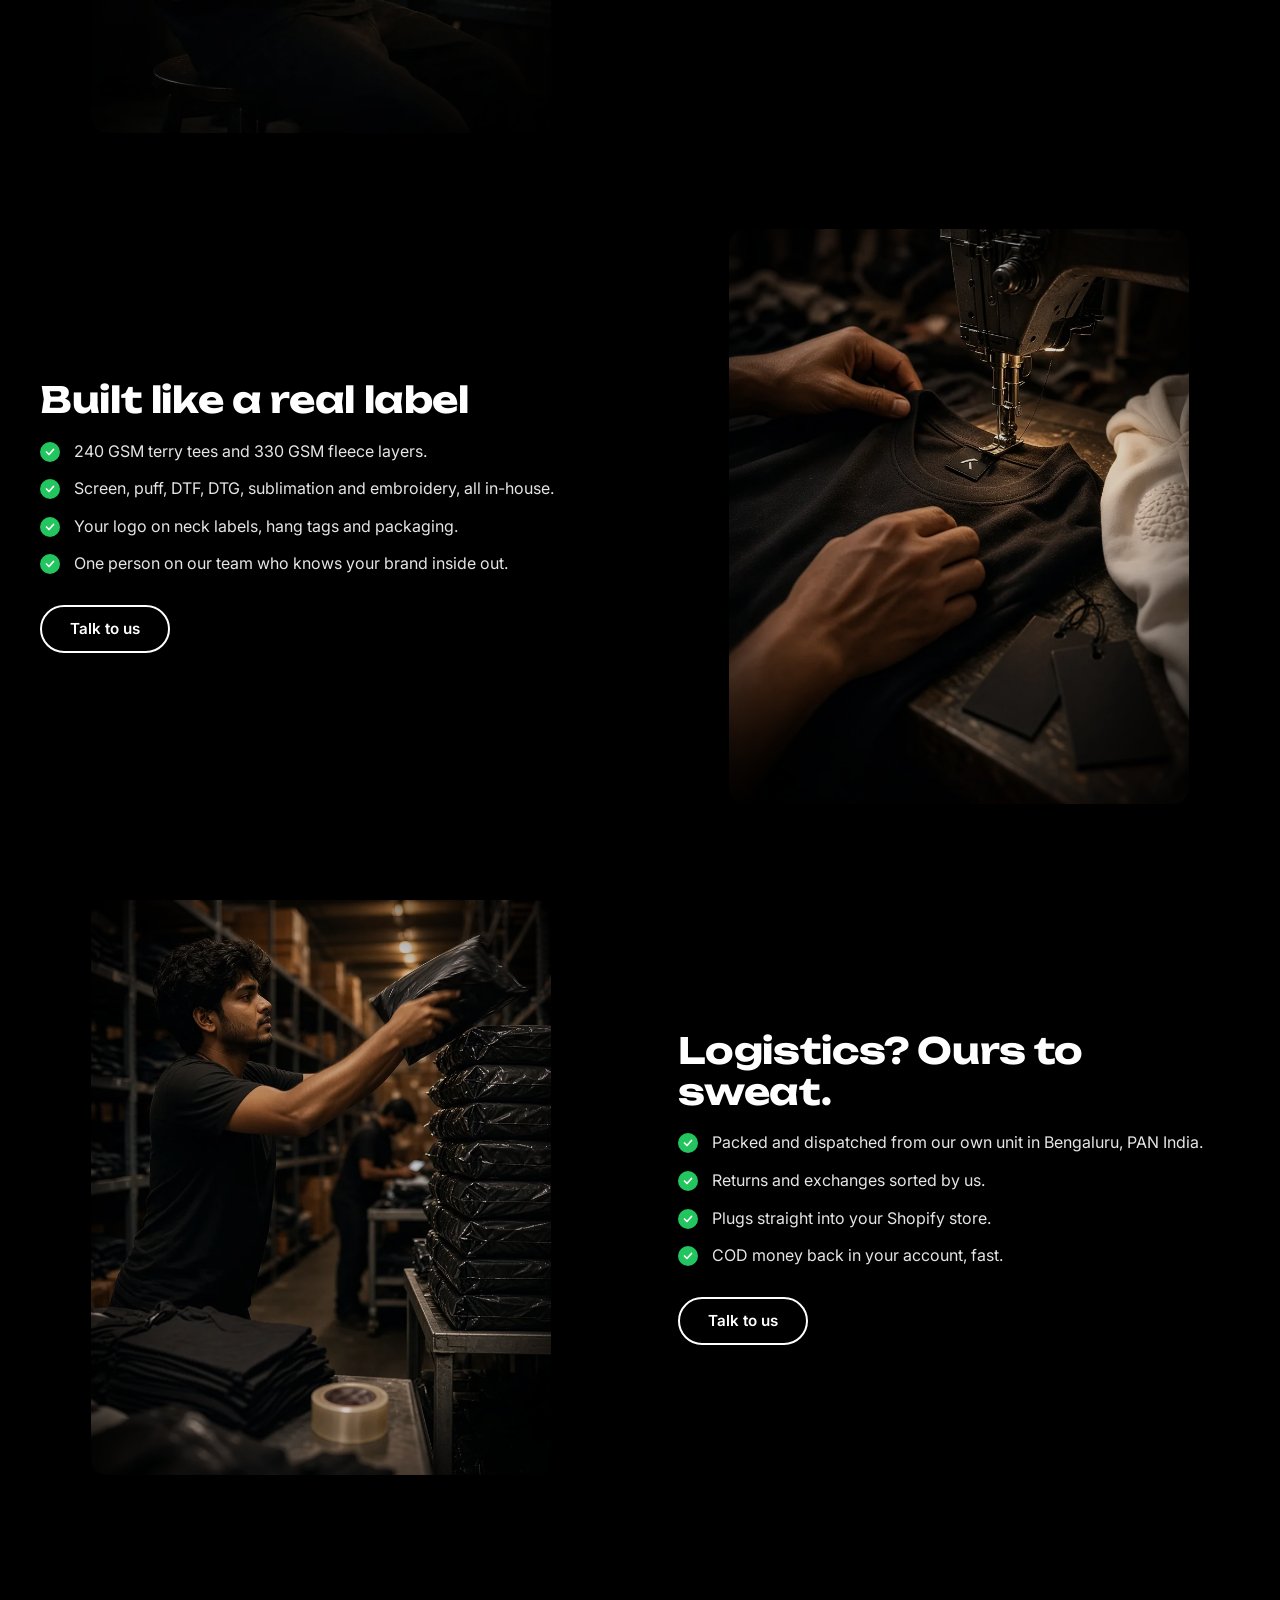
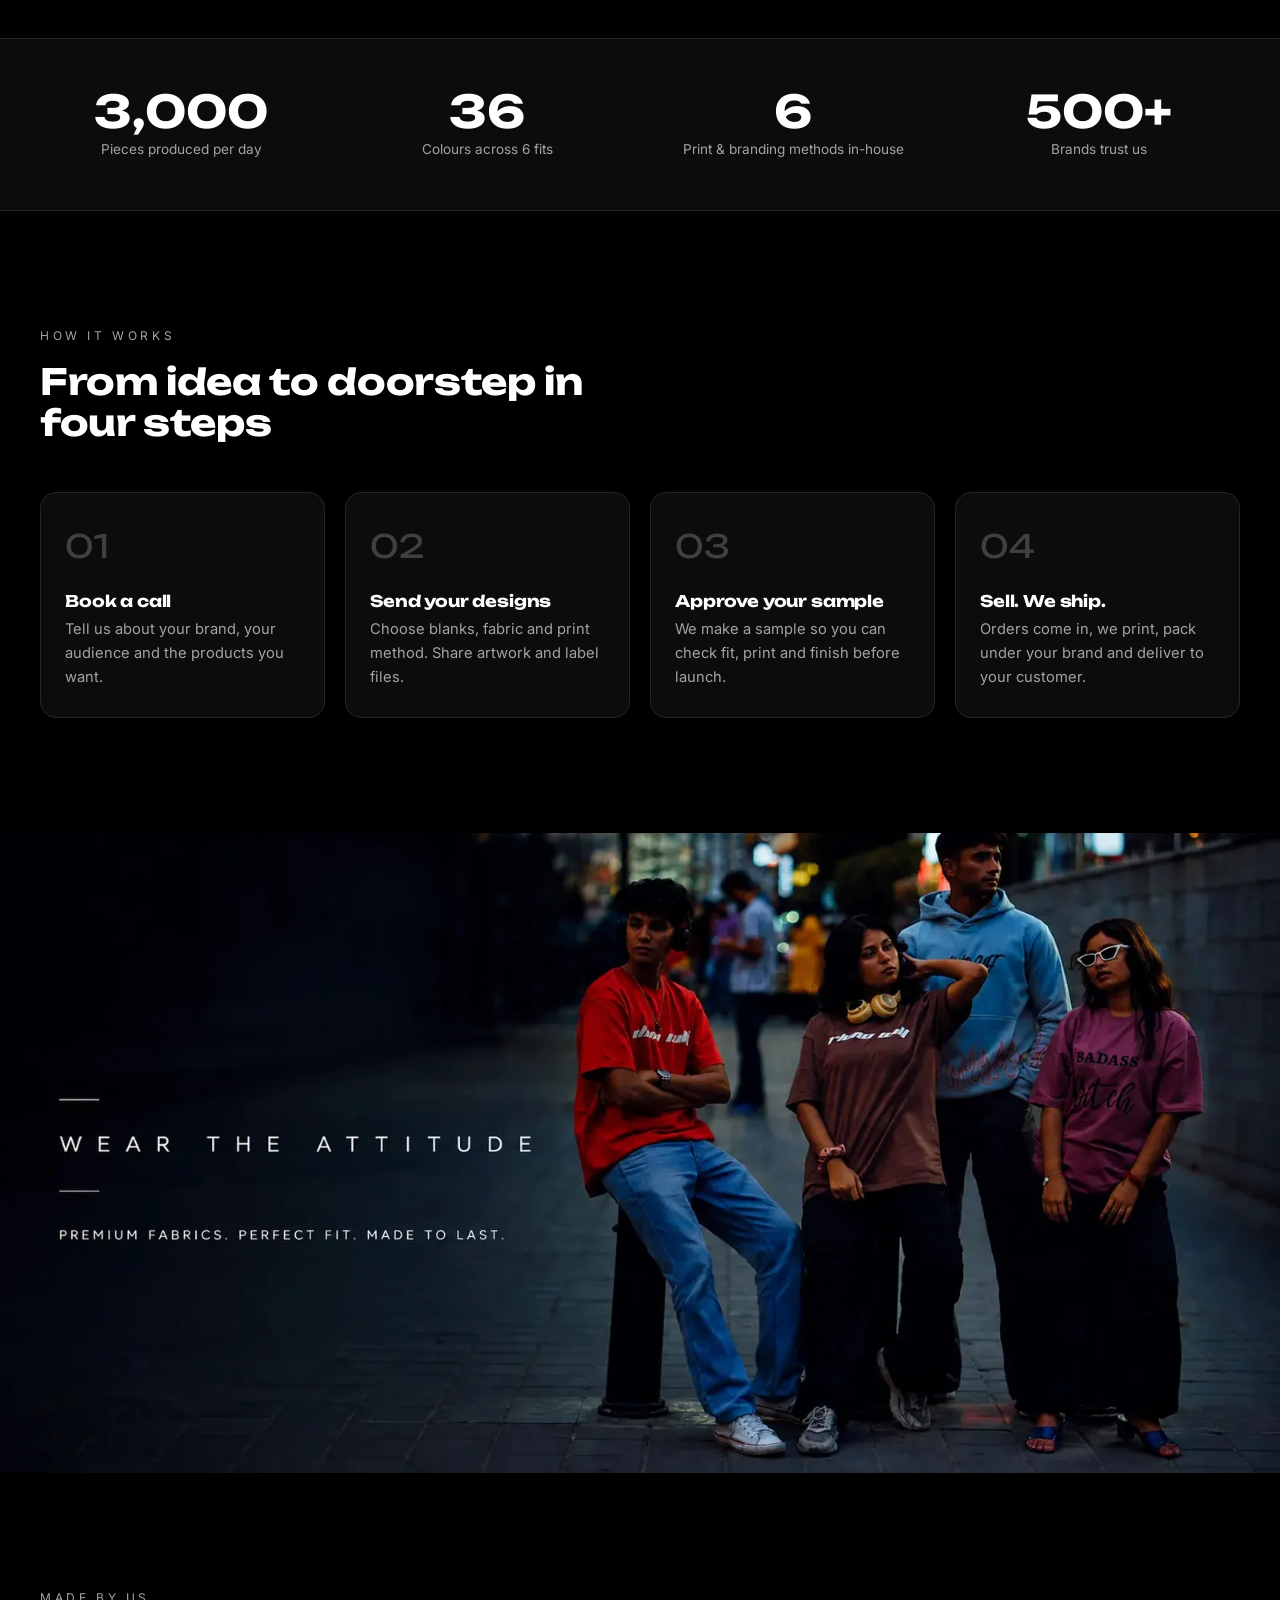
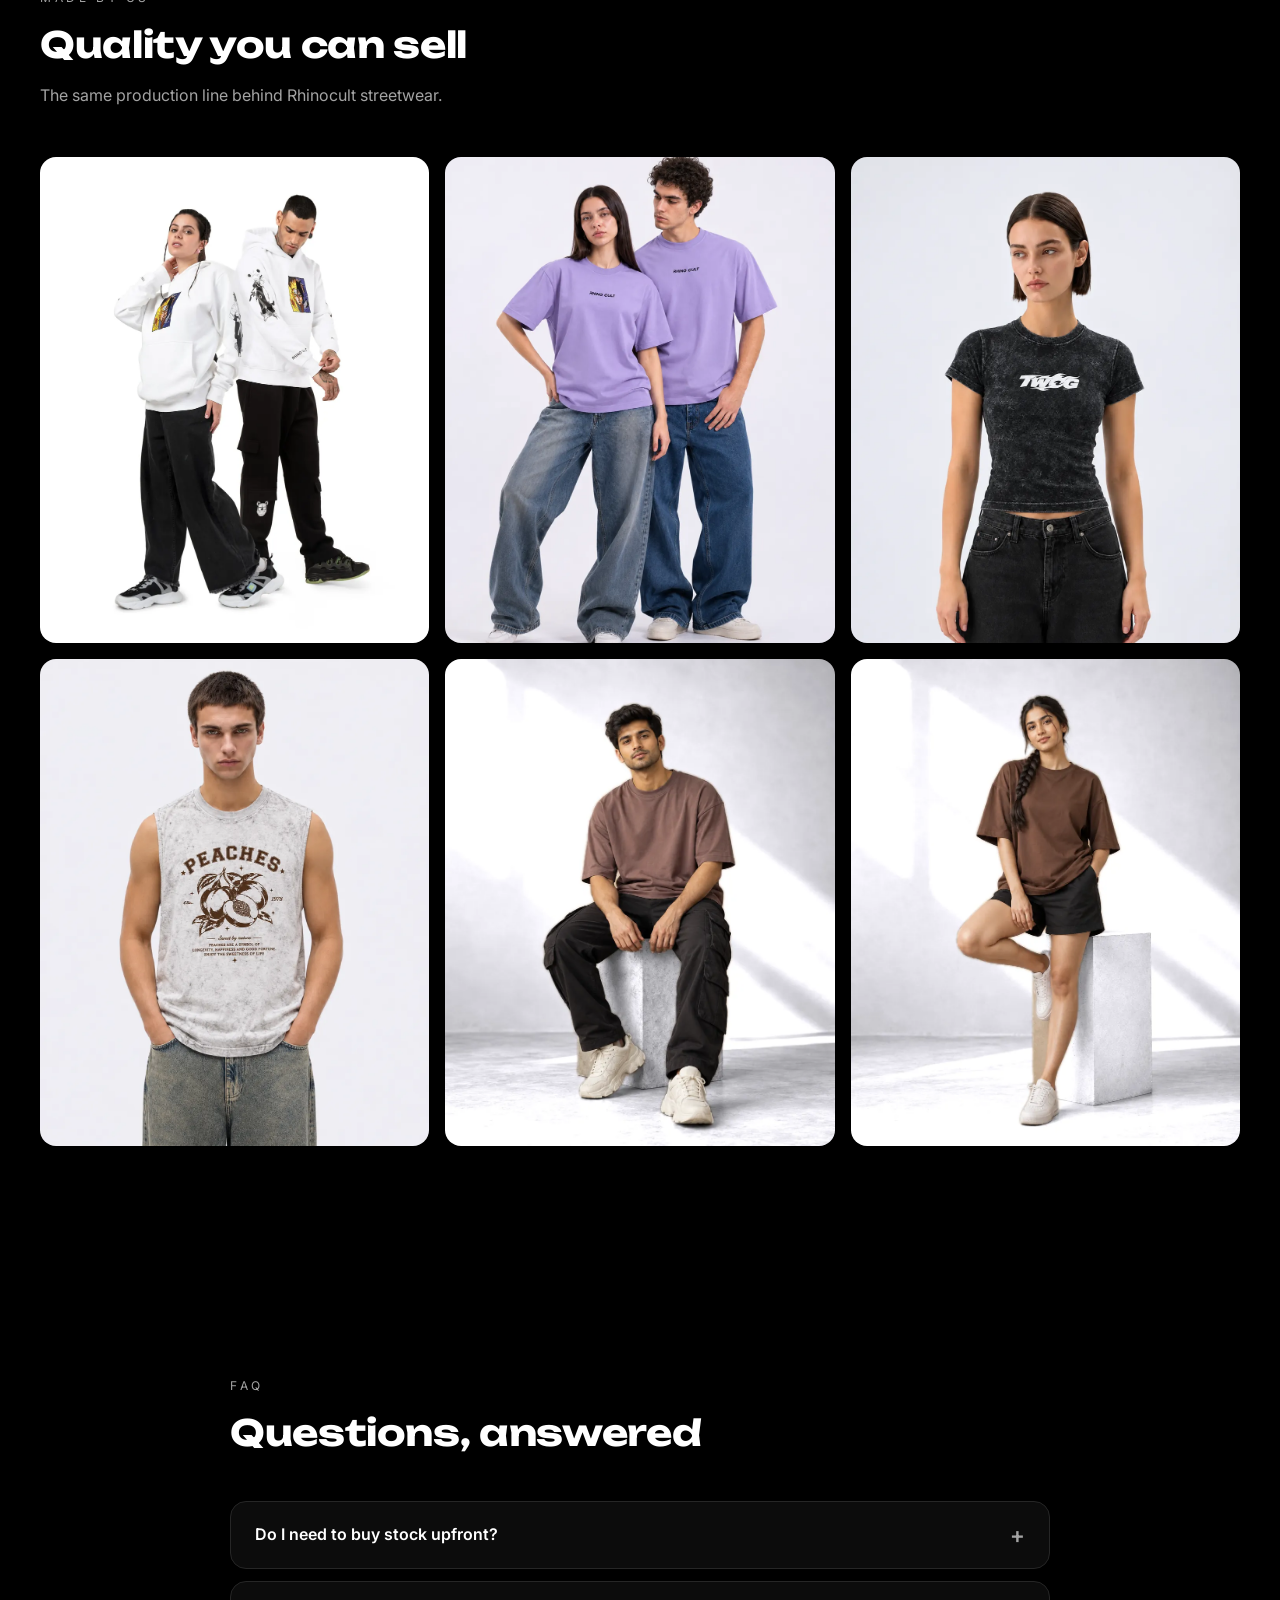
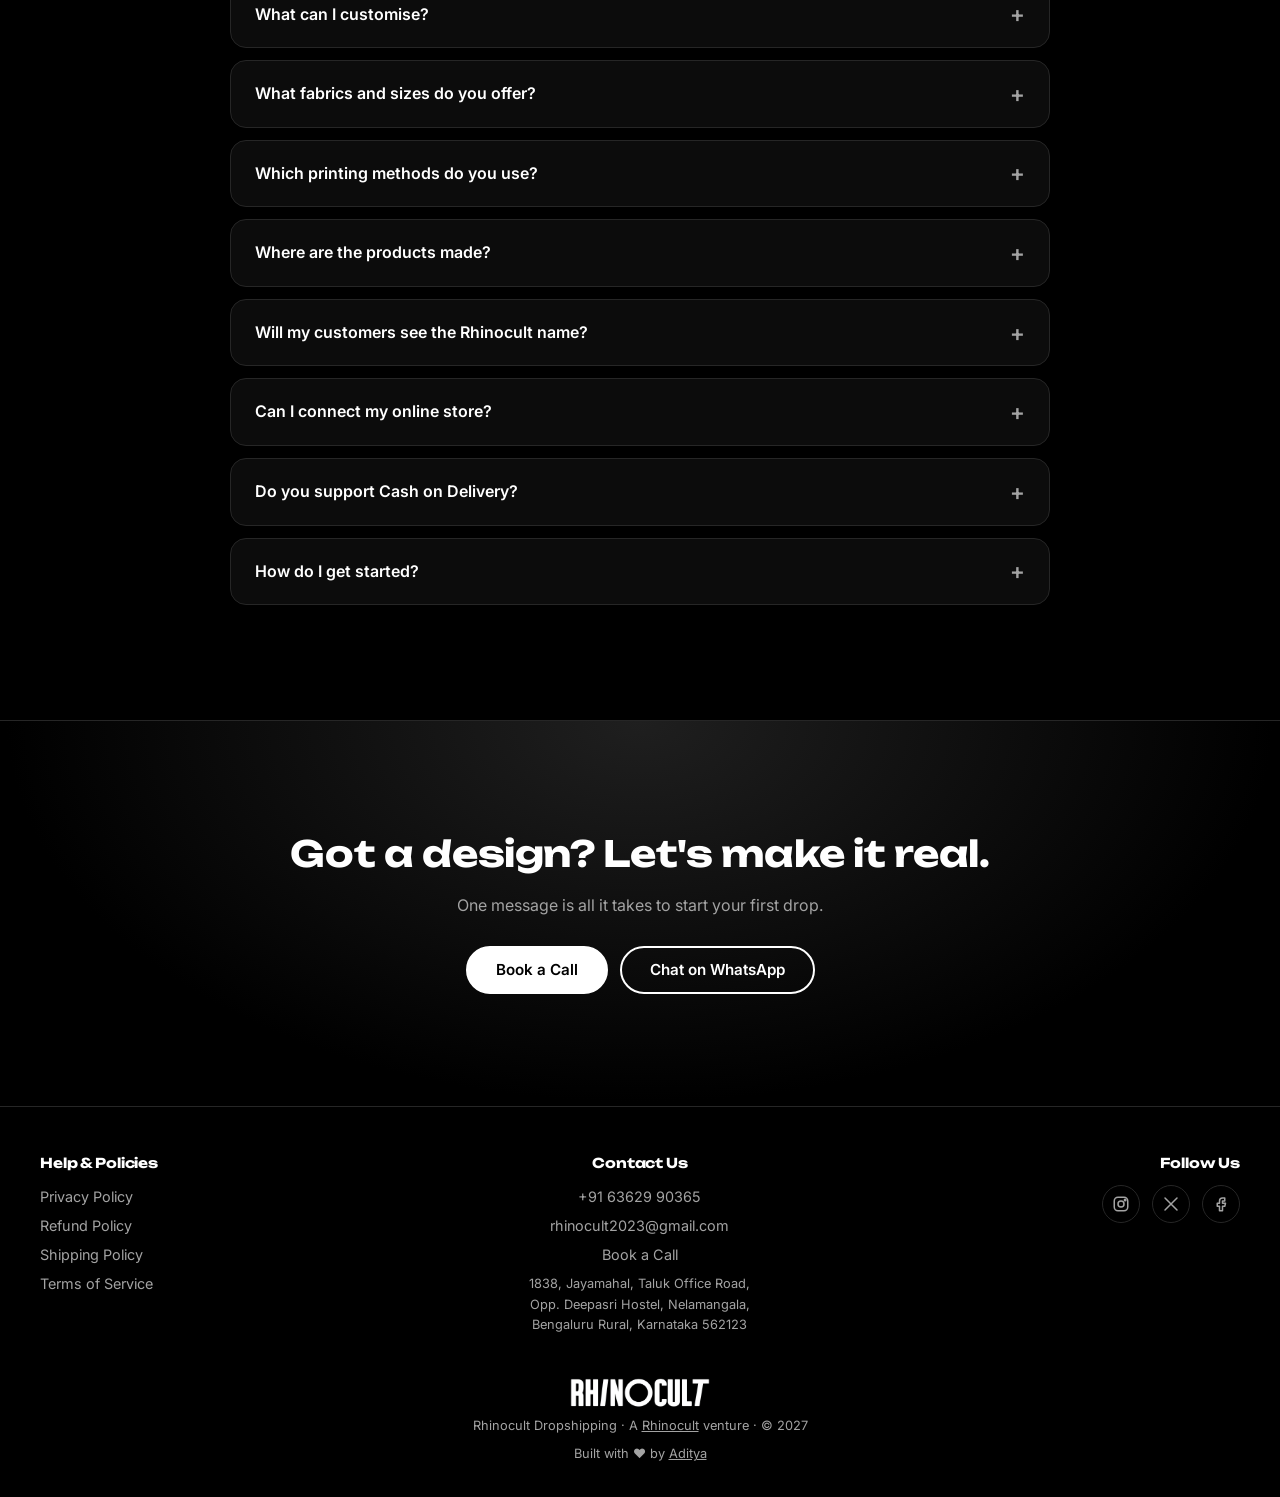
==== commit ee8c10d7: "feat: replace Cut & Sew card with Cargo Pants from Myntra listings Co-authored-by: Cursor <cursorage" ====
--- a/index.html
+++ b/index.html
@@ -68,8 +68,8 @@
 
     <div class="marquee" aria-hidden="true">
       <div class="marquee-track">
-        <span>Oversized Tees</span><span>Sweatshirts</span><span>Hoodies</span><span>Tank Tops</span><span>Baby Tops</span><span>Cut &amp; Sew</span><span>Screen Print</span><span>Puff Print</span><span>DTF</span><span>DTG</span><span>Sublimation</span><span>Embroidery</span>
-        <span>Oversized Tees</span><span>Sweatshirts</span><span>Hoodies</span><span>Tank Tops</span><span>Baby Tops</span><span>Cut &amp; Sew</span><span>Screen Print</span><span>Puff Print</span><span>DTF</span><span>DTG</span><span>Sublimation</span><span>Embroidery</span>
+        <span>Oversized Tees</span><span>Sweatshirts</span><span>Hoodies</span><span>Tank Tops</span><span>Baby Tops</span><span>Cargo Pants</span><span>Screen Print</span><span>Puff Print</span><span>DTF</span><span>DTG</span><span>Sublimation</span><span>Embroidery</span>
+        <span>Oversized Tees</span><span>Sweatshirts</span><span>Hoodies</span><span>Tank Tops</span><span>Baby Tops</span><span>Cargo Pants</span><span>Screen Print</span><span>Puff Print</span><span>DTF</span><span>DTG</span><span>Sublimation</span><span>Embroidery</span>
       </div>
     </div>
 
@@ -78,12 +78,12 @@
       <div class="container">
         <div class="section-head">
           <p class="eyebrow">The collection</p>
-          <h2>35 colours. 5 fits. Your label.</h2>
+          <h2>36 colours. 6 fits. Your label.</h2>
           <p class="muted">Pick a product, tap a colour, then hit Customize now. We will pick it up on WhatsApp with print options and pricing.</p>
         </div>
         <div class="product-grid">
           <article class="product-card" data-product="Oversized T-Shirt" data-specs="240 GSM polycotton terry · Oversize fit, unisex · XS–XL">
-            <div class="product-media"><img class="product-img" src="assets/img/catalog/oversized-black.webp" alt="Oversized T-Shirt in Black" loading="lazy" width="720" height="855"></div>
+            <div class="product-media"><img class="product-img" src="assets/img/catalog/oversized-black.webp" alt="Oversized T-Shirt in Black" loading="lazy" width="480" height="570"></div>
             <div class="product-body">
               <h3>Oversized T-Shirts</h3>
               <p class="product-specs"><span>240 GSM polycotton terry</span> · <span>Oversize fit, unisex</span> · <span>XS–XL</span></p>
@@ -108,7 +108,7 @@
             </div>
           </article>
           <article class="product-card" data-product="Sweatshirt" data-specs="330 GSM polycotton fleece · Regular fit, unisex · S–XXL">
-            <div class="product-media"><img class="product-img" src="assets/img/catalog/sweatshirt-black.webp" alt="Sweatshirt in Black" loading="lazy" width="720" height="855"></div>
+            <div class="product-media"><img class="product-img" src="assets/img/catalog/sweatshirt-black.webp" alt="Sweatshirt in Black" loading="lazy" width="480" height="570"></div>
             <div class="product-body">
               <h3>Sweatshirts</h3>
               <p class="product-specs"><span>330 GSM polycotton fleece</span> · <span>Regular fit, unisex</span> · <span>S–XXL</span></p>
@@ -123,7 +123,7 @@
             </div>
           </article>
           <article class="product-card" data-product="Hoodie" data-specs="330 GSM polycotton fleece · Regular fit, unisex · S–XXL">
-            <div class="product-media"><img class="product-img" src="assets/img/catalog/hoodie-black.webp" alt="Hoodie in Black" loading="lazy" width="720" height="855"></div>
+            <div class="product-media"><img class="product-img" src="assets/img/catalog/hoodie-black.webp" alt="Hoodie in Black" loading="lazy" width="480" height="570"></div>
             <div class="product-body">
               <h3>Hoodies</h3>
               <p class="product-specs"><span>330 GSM polycotton fleece</span> · <span>Regular fit, unisex</span> · <span>S–XXL</span></p>
@@ -141,7 +141,7 @@
             </div>
           </article>
           <article class="product-card" data-product="Tank Top" data-specs="240 GSM cotton terry · Muscle-tee cut, regular fit · 3 acid wash + 4 solid">
-            <div class="product-media"><img class="product-img" src="assets/img/catalog/tank-acid-black.webp" alt="Tank Top in Acid-Black" loading="lazy" width="720" height="855"></div>
+            <div class="product-media"><img class="product-img" src="assets/img/catalog/tank-acid-black.webp" alt="Tank Top in Acid-Black" loading="lazy" width="480" height="570"></div>
             <div class="product-body">
               <h3>Tank Tops</h3>
               <p class="product-specs"><span>240 GSM cotton terry</span> · <span>Muscle-tee cut, regular fit</span> · <span>3 acid wash + 4 solid</span></p>
@@ -159,7 +159,7 @@
             </div>
           </article>
           <article class="product-card" data-product="Baby Top" data-specs="240 GSM cotton terry · Cropped fit · All acid wash">
-            <div class="product-media"><img class="product-img" src="assets/img/catalog/babytop-acid-black.webp" alt="Baby Top in Acid-Black" loading="lazy" width="720" height="855"></div>
+            <div class="product-media"><img class="product-img" src="assets/img/catalog/babytop-acid-black.webp" alt="Baby Top in Acid-Black" loading="lazy" width="480" height="570"></div>
             <div class="product-body">
               <h3>Baby Tops</h3>
               <p class="product-specs"><span>240 GSM cotton terry</span> · <span>Cropped fit</span> · <span>All acid wash</span></p>
@@ -172,16 +172,16 @@
               <a class="btn btn-solid btn-block product-cta" href="https://wa.me/916362990365" data-wa="Hi Rhinocult, I want to customise Baby Tops in Acid-Black for my brand." target="_blank" rel="noopener">Customize now</a>
             </div>
           </article>
-          <article class="product-card product-card-custom" data-product="Cut &amp; Sew">
-            <div class="product-media"><img class="product-img" src="assets/img/hoodie-embroidered-2.webp" alt="Custom cut and sew hoodies" loading="lazy" width="1000" height="1333"></div>
-            <div class="product-body">
-              <h3>Cut &amp; Sew</h3>
-              <p class="product-specs">Your pattern · Your fabric · Your fit</p>
-              <p class="swatch-label">Cut, stitched and branded under one roof in Bengaluru.</p>
-              <ul class="method-list">
-                <li>Screen print</li><li>Puff print</li><li>DTF</li><li>DTG</li><li>Sublimation</li><li>Embroidery</li>
-              </ul>
-              <a class="btn btn-outline btn-block product-cta" href="https://wa.me/916362990365" data-wa="Hi Rhinocult, I want to discuss a Cut &amp; Sew design for my brand." target="_blank" rel="noopener">Start a custom design</a>
+          <article class="product-card" data-product="Cargo Pant" data-specs="Polyester fleece · Bootcut fit, mid-rise, drawstring waist · S–XXL">
+            <div class="product-media"><img class="product-img" src="assets/img/catalog/cargo-black.webp" alt="Cargo Pant in Black" loading="lazy" width="480" height="570"></div>
+            <div class="product-body">
+              <h3>Cargo Pants</h3>
+              <p class="product-specs"><span>Polyester fleece</span> · <span>Bootcut fit, mid-rise, drawstring waist</span> · <span>S–XXL</span></p>
+              <p class="swatch-label">Colour: <strong data-colour-name>Black</strong> <span>· 1 colour</span></p>
+              <div class="swatches" role="radiogroup" aria-label="Cargo Pant colour">
+                <button class="swatch" type="button" role="radio" aria-checked="true" aria-label="Black" title="Black" style="--swatch: #1B1B1E" data-colour="Black" data-img="assets/img/catalog/cargo-black.webp"></button>
+              </div>
+              <a class="btn btn-solid btn-block product-cta" href="https://wa.me/916362990365" data-wa="Hi Rhinocult, I want to customise Cargo Pants in Black for my brand." target="_blank" rel="noopener">Customize now</a>
             </div>
           </article>
         </div>
@@ -237,7 +237,7 @@
     <section class="stats" aria-label="Rhinocult in numbers">
       <div class="container stats-grid">
         <div><strong>3,000</strong><span>Pieces produced per day</span></div>
-        <div><strong>35</strong><span>Colours across 5 fits</span></div>
+        <div><strong>36</strong><span>Colours across 6 fits</span></div>
         <div><strong>6</strong><span>Print &amp; branding methods in-house</span></div>
         <div><strong>500+</strong><span>Brands trust us</span></div>
       </div>
--- a/styles.css
+++ b/styles.css
@@ -203,8 +203,6 @@
 }
 .product-media img { width: 82%; height: 82%; object-fit: contain; transition: transform .3s; }
 .product-card:hover .product-media img { transform: scale(1.04); }
-.product-card-custom .product-media { background: #e5e5e5; }
-.product-card-custom .product-media img { width: 100%; height: 100%; object-fit: cover; }
 .product-body { display: flex; flex-direction: column; flex: 1; }
 .product-card h3 { font-size: 1.05rem; margin-bottom: 6px; }
 .product-specs { color: var(--muted); font-size: .85rem; margin-bottom: 14px; }
@@ -230,8 +228,6 @@
     radial-gradient(circle at 70% 70%, rgba(0, 0, 0, .25) 0 16%, transparent 30%),
     var(--swatch);
 }
-.method-list { display: flex; flex-wrap: wrap; gap: 6px; list-style: none; padding: 0; margin: 0 0 20px; }
-.method-list li { font-size: .75rem; padding: 4px 10px; border: 1px solid var(--line); border-radius: 999px; color: var(--muted); }
 .product-cta { margin-top: auto; }
 .product-note { color: var(--muted); font-size: .8rem; margin: 20px 0 0; }
 
